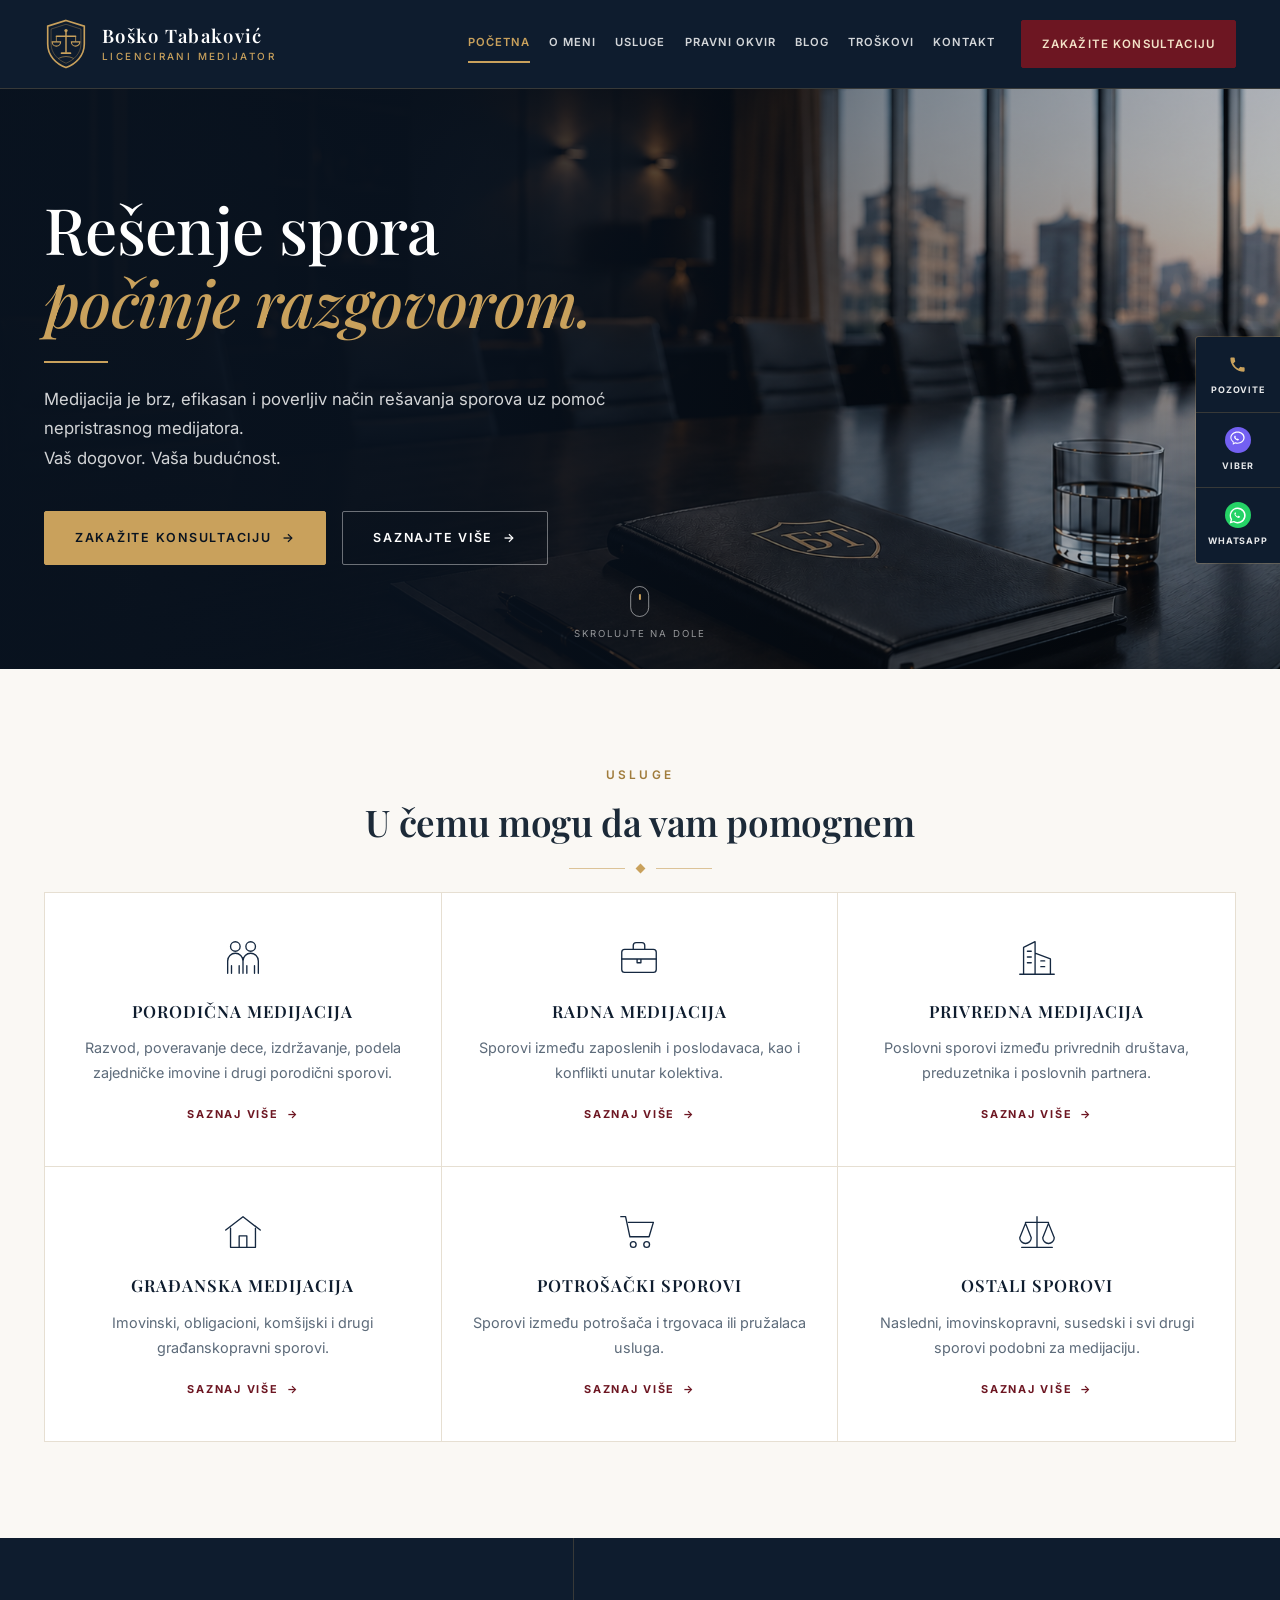
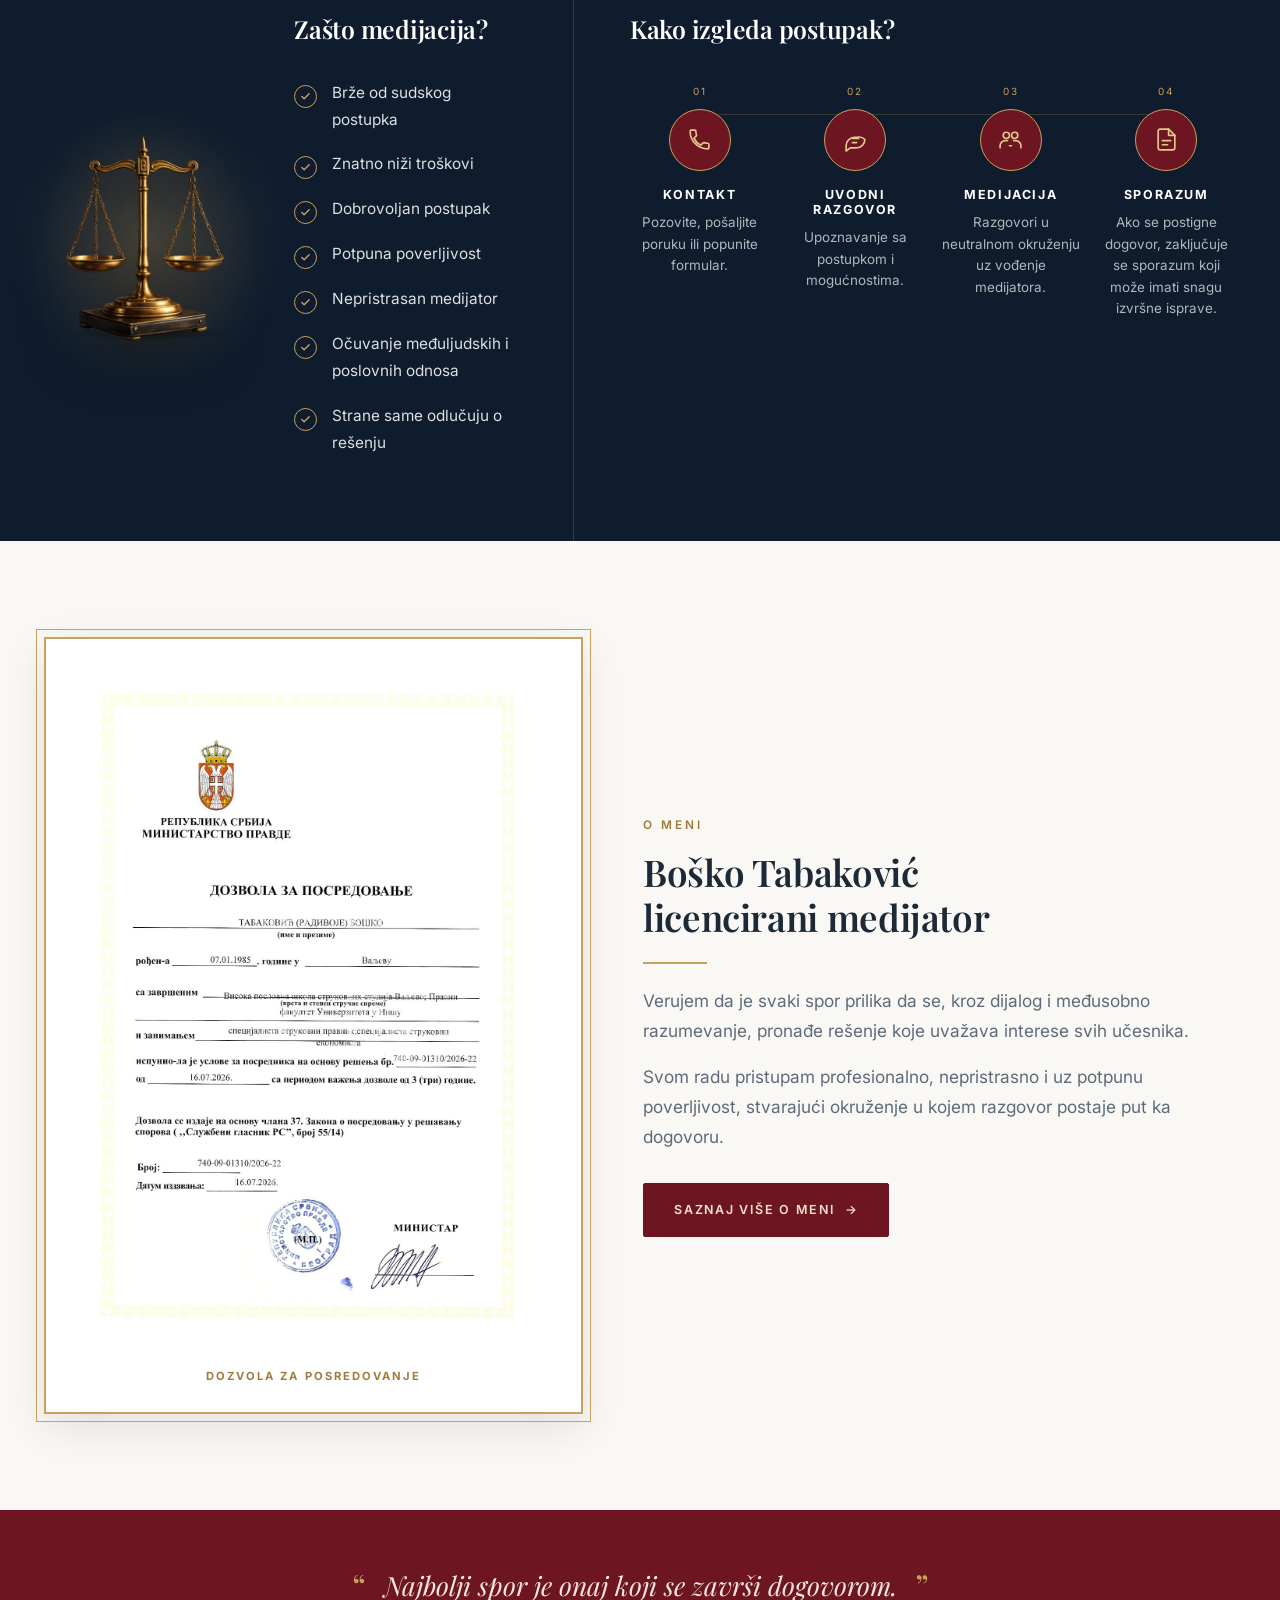
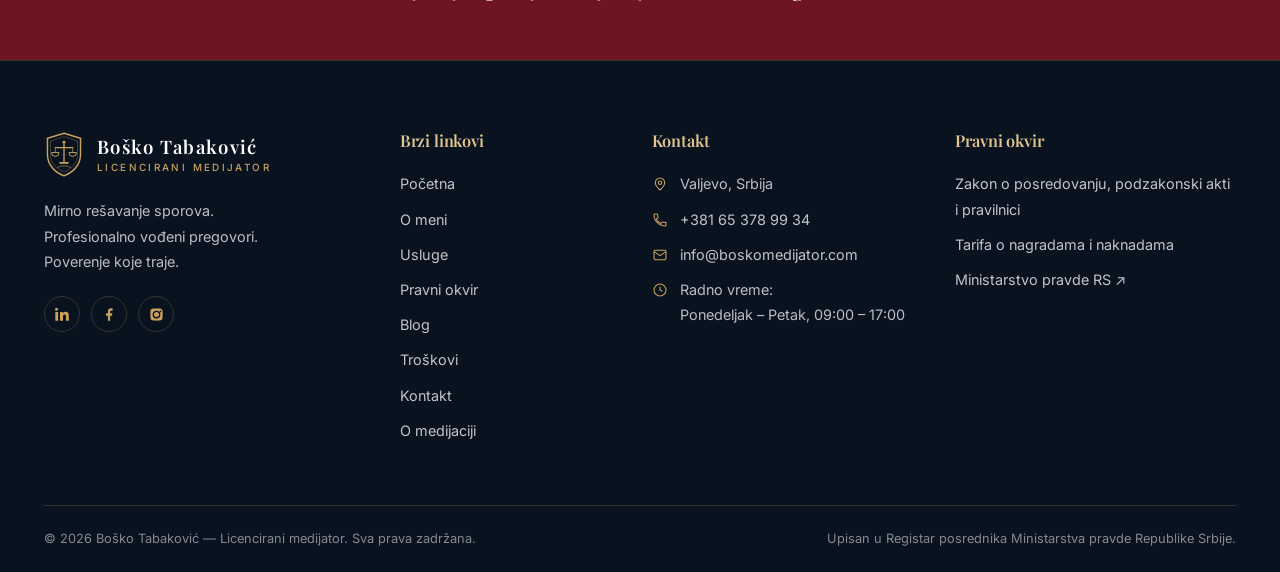
==== index.html @ 7b0c90b0 "fix phone number" ====
<!doctype html>
<html lang="sr">
  <head>
    <meta charset="UTF-8" />
    <meta name="viewport" content="width=device-width,initial-scale=1" />
    <title>Boško Tabaković — licencirani medijator | Medijacija Valjevo</title>
    <meta
      name="description"
      content="Licencirani medijator Ministarstva pravde RS. Porodična, radna, privredna, građanska i potrošačka medijacija. Brzo, poverljivo i uz niže troškove od suda."
    />
    <meta
      property="og:title"
      content="Boško Tabaković — licencirani medijator | Medijacija Valjevo"
    />
    <meta
      property="og:description"
      content="Licencirani medijator Ministarstva pravde RS. Porodična, radna, privredna, građanska i potrošačka medijacija. Brzo, poverljivo i uz niže troškove od suda."
    />
    <meta property="og:type" content="website" />
    <link rel="preconnect" href="https://fonts.googleapis.com" />
    <link rel="preconnect" href="https://fonts.gstatic.com" crossorigin />
    <link
      href="https://fonts.googleapis.com/css2?family=Playfair+Display:ital,wght@0,500;0,600;0,700;1,500;1,600&family=Inter:wght@400;500;600;700&display=swap"
      rel="stylesheet"
    />
    <link rel="stylesheet" href="style.css?v=4" />
  </head>
  <body>
    <a class="skip" href="#main">Preskoči na sadržaj</a>
    <header class="site-header">
      <div class="wrap">
        <a class="brand" href="index.html">
          <svg viewBox="0 0 44 54" aria-hidden="true">
            <path
              d="M22 2.5 41 8.5V27c0 12-8.5 20.5-19 24.5C11.5 47.5 3 39 3 27V8.5Z"
              fill="none"
              stroke="#c9a15c"
              stroke-width="1.7"
            />
            <path
              d="M22 6.5 37.5 11.5V27c0 9.5-7 16.5-15.5 20C13.5 43.5 6.5 36.5 6.5 27V11.5Z"
              fill="none"
              stroke="#c9a15c"
              stroke-width=".7"
              opacity=".5"
            />
            <circle cx="22" cy="13" r="1.7" fill="#c9a15c" />
            <line
              x1="22"
              y1="14.5"
              x2="22"
              y2="36"
              stroke="#c9a15c"
              stroke-width="1.5"
            />
            <line
              x1="12"
              y1="19"
              x2="32"
              y2="19"
              stroke="#c9a15c"
              stroke-width="1.5"
              stroke-linecap="round"
            />
            <line
              x1="12"
              y1="19"
              x2="12"
              y2="24.6"
              stroke="#c9a15c"
              stroke-width=".8"
            />
            <line
              x1="32"
              y1="19"
              x2="32"
              y2="24.6"
              stroke="#c9a15c"
              stroke-width=".8"
            />
            <path
              d="M7.6 24.8a4.4 4.4 0 0 0 8.8 0Z"
              fill="none"
              stroke="#c9a15c"
              stroke-width="1.1"
            />
            <path
              d="M27.6 24.8a4.4 4.4 0 0 0 8.8 0Z"
              fill="none"
              stroke="#c9a15c"
              stroke-width="1.1"
            />
            <rect
              x="16.5"
              y="35.5"
              width="11"
              height="2"
              rx="1"
              fill="#c9a15c"
            />
            <path
              d="M14 42q8-4 16 0"
              fill="none"
              stroke="#c9a15c"
              stroke-width=".9"
              opacity=".7"
            />
          </svg>
          <span class="brand-text">
            <span class="brand-name">Boško Tabaković</span>
            <span class="brand-role">Licencirani medijator</span>
          </span>
        </a>
        <button
          class="burger"
          id="burger"
          aria-label="Otvori meni"
          aria-expanded="false"
          aria-controls="nav"
        >
          <span></span><span></span><span></span>
        </button>
        <nav class="nav" id="nav">
          <a href="index.html" class="active">Početna</a
          ><a href="o-meni.html">O meni</a><a href="usluge.html">Usluge</a
          ><a href="pravni-okvir.html">Pravni okvir</a
          ><a href="blog.html">Blog</a><a href="troskovi.html">Troškovi</a
          ><a href="kontakt.html">Kontakt</a>
        </nav>
        <a class="btn btn-burgundy header-cta" href="kontakt.html"
          >Zakažite konsultaciju</a
        >
      </div>
    </header>

    <div class="contact-rail">
      <a href="tel:+381653789934"
        ><span class="ic ic-phone"
          ><svg viewBox="0 0 24 24" width="19" height="19" fill="#c9a15c">
            <path
              d="M6.6 10.8a15.1 15.1 0 0 0 6.6 6.6l2.2-2.2a1 1 0 0 1 1-.2c1.1.4 2.3.6 3.6.6a1 1 0 0 1 1 1V20a1 1 0 0 1-1 1A17 17 0 0 1 3 4a1 1 0 0 1 1-1h3.5a1 1 0 0 1 1 1c0 1.2.2 2.4.6 3.6a1 1 0 0 1-.2 1Z"
            /></svg></span
        >Pozovite</a
      >
      <a href="viber://chat?number=%2B381653789934"
        ><span class="ic ic-viber"
          ><svg viewBox="0 0 24 24" width="19" height="19" fill="#fff">
            <path
              d="M12 2C7 2 3 5.4 3 9.6c0 2.3 1.2 4.3 3.1 5.7v3.4l2.9-1.7c1 .2 1.9.4 3 .4 5 0 9-3.4 9-7.8S17 2 12 2Zm0 1.6c4.1 0 7.4 2.7 7.4 6.2S16.1 16 12 16c-1 0-1.9-.1-2.8-.4l-.4-.1-1.6 1v-1.9l-.4-.3C5.2 13.2 4.3 11.5 4.3 9.8c0-3.5 3.5-6.2 7.7-6.2Z"
            />
            <path
              d="M8.6 7.1c.2-.1.5 0 .6.2l.7 1.2c.1.2.1.5-.1.7l-.4.4c.4.8 1 1.4 1.9 1.8l.4-.4c.2-.2.5-.2.7-.1l1.2.7c.2.1.3.4.2.6-.3.7-1 1.1-1.7 1-2-.3-3.9-2-4.4-4-.2-.7.2-1.5.9-2.1Z"
            /></svg></span
        >Viber</a
      >
      <a href="https://wa.me/381653789934"
        ><span class="ic ic-wa"
          ><svg viewBox="0 0 24 24" width="19" height="19" fill="#fff">
            <path
              d="M12 2a10 10 0 0 0-8.6 15L2 22l5.2-1.4A10 10 0 1 0 12 2Zm0 1.8a8.2 8.2 0 1 1-4.2 15.2l-.3-.2-3 .8.8-2.9-.2-.3A8.2 8.2 0 0 1 12 3.8Z"
            />
            <path
              d="M8.9 7.3c.2 0 .4 0 .5.4l.7 1.6c.1.2 0 .4-.1.5l-.5.6c-.1.1-.2.3 0 .5.5.9 1.5 1.8 2.5 2.2.2.1.4.1.5-.1l.5-.6c.1-.2.3-.2.5-.1l1.6.8c.2.1.3.3.2.5-.2.8-1 1.4-1.9 1.5-2.4-.2-4.8-2.5-5.3-4.9-.1-.9.4-1.8 1.2-2.2.1-.1.3-.1.6-.1Z"
            /></svg></span
        >WhatsApp</a
      >
    </div>

    <main id="main">
      <section class="hero">
        <div class="hero-fallback"></div>
        <!-- ★ HERO SLIKA ★  Radi sa hero.jpg, hero.png ili hero.webp — ubacite bilo koji
       od ta tri u repozitorijum. Dok nijedan ne postoji, prikazuje se tamni gradijent. -->
        <img
          class="hero-media"
          src="hero.jpg"
          alt=""
          onerror="
            var s = this.src;
            if (s.indexOf('hero.jpg') > -1) {
              this.src = 'hero.png';
            } else if (s.indexOf('hero.png') > -1) {
              this.src = 'hero.webp';
            } else {
              this.remove();
            }
          "
          style="
            position: absolute;
            inset: 0;
            width: 100%;
            height: 100%;
            object-fit: cover;
            z-index: -2;
          "
        />
        <div class="hero-veil"></div>
        <div class="wrap">
          <div class="hero-inner">
            <h1>Rešenje spora<span class="gold">počinje razgovorom.</span></h1>
            <div class="rule"></div>
            <p>
              Medijacija je brz, efikasan i poverljiv način rešavanja sporova uz
              pomoć nepristrasnog medijatora.<br />Vaš dogovor. Vaša budućnost.
            </p>
            <div class="hero-btns">
              <a class="btn btn-gold" href="kontakt.html"
                >Zakažite konsultaciju <span class="arr">&rarr;</span></a
              >
              <a class="btn btn-outline-light" href="o-medijaciji.html"
                >Saznajte više <span class="arr">&rarr;</span></a
              >
            </div>
          </div>
        </div>
        <a class="hero-scroll" href="#usluge"
          ><span class="hero-mouse"></span>Skrolujte na dole</a
        >
      </section>

      <section class="section bg-cream" id="usluge">
        <div class="wrap">
          <div class="center">
            <div class="eyebrow">Usluge</div>
            <h2 class="title-md">U čemu mogu da vam pomognem</h2>
            <div class="rule-diamond"><span></span></div>
          </div>
          <div class="svc-grid">
            <a class="svc" href="porodicna-medijacija.html"
              ><svg viewBox="0 0 48 48">
                <circle cx="16" cy="12" r="5" />
                <circle cx="32" cy="12" r="5" />
                <path
                  d="M8 40V27a8 8 0 0 1 16 0v13M24 40V27a8 8 0 0 1 16 0v13M12 40v-8M20 40v-8M28 40v-8M36 40v-8"
                />
              </svg>
              <h3>Porodična medijacija</h3>
              <p>
                Razvod, poveravanje dece, izdržavanje, podela zajedničke imovine
                i drugi porodični sporovi.
              </p>
              <span class="more"
                >Saznaj više <span class="arr">&rarr;</span></span
              ></a
            ><a class="svc" href="radna-medijacija.html"
              ><svg viewBox="0 0 48 48">
                <rect x="6" y="15" width="36" height="24" rx="3" />
                <path
                  d="M18 15v-4a3 3 0 0 1 3-3h6a3 3 0 0 1 3 3v4M6 25h36M22 25v4h4v-4"
                />
              </svg>
              <h3>Radna medijacija</h3>
              <p>
                Sporovi između zaposlenih i poslodavaca, kao i konflikti unutar
                kolektiva.
              </p>
              <span class="more"
                >Saznaj više <span class="arr">&rarr;</span></span
              ></a
            ><a class="svc" href="privredna-medijacija.html"
              ><svg viewBox="0 0 48 48">
                <path d="M6 41h36M10 41V13l12-6v34M22 41V19l16 6v16" />
                <path d="M14 17h4M14 23h4M14 29h4M28 27h4M28 33h4" />
              </svg>
              <h3>Privredna medijacija</h3>
              <p>
                Poslovni sporovi između privrednih društava, preduzetnika i
                poslovnih partnera.
              </p>
              <span class="more"
                >Saznaj više <span class="arr">&rarr;</span></span
              ></a
            ><a class="svc" href="gradjanska-medijacija.html"
              ><svg viewBox="0 0 48 48">
                <path d="M6 22 24 8l18 14M11 20v20h26V20M20 40V28h8v12" />
              </svg>
              <h3>Građanska medijacija</h3>
              <p>
                Imovinski, obligacioni, komšijski i drugi građanskopravni
                sporovi.
              </p>
              <span class="more"
                >Saznaj više <span class="arr">&rarr;</span></span
              ></a
            ><a class="svc" href="potrosacka-medijacija.html"
              ><svg viewBox="0 0 48 48">
                <path d="M5 8h5l4.5 21h20L39 14H13" />
                <circle cx="18" cy="37" r="3" />
                <circle cx="32" cy="37" r="3" />
              </svg>
              <h3>Potrošački sporovi</h3>
              <p>Sporovi između potrošača i trgovaca ili pružalaca usluga.</p>
              <span class="more"
                >Saznaj više <span class="arr">&rarr;</span></span
              ></a
            ><a class="svc" href="ostali-sporovi.html"
              ><svg viewBox="0 0 48 48">
                <path d="M24 8v32M12 14h24M8 40h32" />
                <path d="M6 30a6 6 0 0 0 12 0l-6-15Z" />
                <path d="M30 30a6 6 0 0 0 12 0l-6-15Z" />
              </svg>
              <h3>Ostali sporovi</h3>
              <p>
                Nasledni, imovinskopravni, susedski i svi drugi sporovi podobni
                za medijaciju.
              </p>
              <span class="more"
                >Saznaj više <span class="arr">&rarr;</span></span
              ></a
            >
          </div>
        </div>
      </section>

      <section class="bg-navy on-dark">
        <div class="wrap">
          <div class="split">
            <div class="split-l">
              <div class="why-grid">
                <div class="tas-figure">
                  <!-- ★ VAGA ★  Ubacite fajl tas.png (providna pozadina) ili tas.jpg u repozitorijum
                 i on automatski zamenjuje crtež ispod. Ništa drugo ne treba menjati. -->
                  <img
                    src="tas.png"
                    alt="Vaga pravde"
                    onerror="
                      if (this.src.indexOf('tas.png') > -1) {
                        this.src = 'tas.jpg';
                      } else {
                        this.remove();
                      }
                    "
                    onload="
                      var d = document.getElementById('tasCrtez');
                      if (d) d.remove();
                    "
                  />
                  <svg
                    id="tasCrtez"
                    viewBox="0 0 600 700"
                    xmlns="http://www.w3.org/2000/svg"
                    aria-hidden="true"
                  >
                    <defs>
                      <linearGradient id="tz" x1="0" y1="0" x2="1" y2=".6">
                        <stop offset="0" stop-color="#f0dba8" />
                        <stop offset=".3" stop-color="#d9b672" />
                        <stop offset=".55" stop-color="#b78f45" />
                        <stop offset=".78" stop-color="#8f6d31" />
                        <stop offset="1" stop-color="#c9a15c" />
                      </linearGradient>
                      <linearGradient id="tzv" x1="0" y1="0" x2="0" y2="1">
                        <stop offset="0" stop-color="#f3e2b8" />
                        <stop offset=".42" stop-color="#c9a15c" />
                        <stop offset="1" stop-color="#7d5f2a" />
                      </linearGradient>
                    </defs>
                    <rect
                      x="196"
                      y="628"
                      width="208"
                      height="26"
                      rx="4"
                      fill="#0d1a29"
                      opacity=".55"
                    />
                    <ellipse
                      cx="300"
                      cy="628"
                      rx="86"
                      ry="16"
                      fill="url(#tzv)"
                    />
                    <path
                      d="M232 628q16-40 68-46 52 6 68 46z"
                      fill="url(#tz)"
                    />
                    <ellipse
                      cx="300"
                      cy="582"
                      rx="54"
                      ry="12"
                      fill="url(#tzv)"
                    />
                    <ellipse cx="300" cy="576" rx="38" ry="9" fill="url(#tz)" />
                    <path
                      d="M288 566q-4-160 2-346h20q6 186 2 346z"
                      fill="url(#tz)"
                    />
                    <ellipse
                      cx="300"
                      cy="536"
                      rx="25"
                      ry="8"
                      fill="url(#tzv)"
                    />
                    <ellipse cx="300" cy="524" rx="19" ry="6" fill="url(#tz)" />
                    <ellipse
                      cx="300"
                      cy="360"
                      rx="18"
                      ry="6"
                      fill="url(#tzv)"
                    />
                    <ellipse
                      cx="300"
                      cy="220"
                      rx="23"
                      ry="8"
                      fill="url(#tzv)"
                    />
                    <path
                      d="M293 560q-3-170 2-338h5q-4 168-1 338z"
                      fill="#f3e2b8"
                      opacity=".32"
                    />
                    <rect
                      x="280"
                      y="116"
                      width="40"
                      height="106"
                      rx="5"
                      fill="url(#tz)"
                    />
                    <rect
                      x="288"
                      y="124"
                      width="10"
                      height="90"
                      rx="4"
                      fill="#f3e2b8"
                      opacity=".3"
                    />
                    <rect
                      x="272"
                      y="108"
                      width="56"
                      height="14"
                      rx="5"
                      fill="url(#tzv)"
                    />
                    <ellipse cx="300" cy="104" rx="15" ry="7" fill="url(#tz)" />
                    <path d="M300 52q10 22 0 44-10-22 0-44z" fill="url(#tzv)" />
                    <circle cx="300" cy="46" r="7" fill="url(#tz)" />
                    <path
                      d="M300 134c-42-4-86-14-124-28-18-6-34-4-42 8s-2 26 12 30 26-4 26-16c0-9-8-15-16-14"
                      fill="none"
                      stroke="url(#tz)"
                      stroke-width="13"
                      stroke-linecap="round"
                    />
                    <path
                      d="M300 134c42-4 86-14 124-28 18-6 34-4 42 8s2 26-12 30-26-4-26-16c0-9 8-15 16-14"
                      fill="none"
                      stroke="url(#tz)"
                      stroke-width="13"
                      stroke-linecap="round"
                    />
                    <path
                      d="M300 129c-42-4-86-14-122-27"
                      fill="none"
                      stroke="#f3e2b8"
                      stroke-width="3.5"
                      stroke-linecap="round"
                      opacity=".5"
                    />
                    <path
                      d="M300 129c42-4 86-14 122-27"
                      fill="none"
                      stroke="#f3e2b8"
                      stroke-width="3.5"
                      stroke-linecap="round"
                      opacity=".5"
                    />
                    <rect
                      x="284"
                      y="108"
                      width="32"
                      height="46"
                      rx="6"
                      fill="url(#tzv)"
                    />
                    <rect
                      x="290"
                      y="116"
                      width="20"
                      height="30"
                      rx="4"
                      fill="#0d1a29"
                      opacity=".5"
                    />
                    <circle cx="300" cy="131" r="5" fill="url(#tz)" />
                    <g stroke="url(#tzv)" stroke-width="2.6" fill="none">
                      <path
                        d="M152 148 92 324M152 148v176M152 148l60 176M448 148l-60 176M448 148v176M448 148l60 176"
                      />
                    </g>
                    <circle cx="152" cy="150" r="6" fill="url(#tz)" />
                    <circle cx="448" cy="150" r="6" fill="url(#tz)" />
                    <ellipse
                      cx="152"
                      cy="324"
                      rx="122"
                      ry="22"
                      fill="url(#tzv)"
                    />
                    <path
                      d="M30 324q122 66 244 0-122 30-244 0z"
                      fill="url(#tz)"
                    />
                    <ellipse
                      cx="152"
                      cy="320"
                      rx="96"
                      ry="14"
                      fill="#0d1a29"
                      opacity=".26"
                    />
                    <ellipse
                      cx="448"
                      cy="324"
                      rx="122"
                      ry="22"
                      fill="url(#tzv)"
                    />
                    <path
                      d="M326 324q122 66 244 0-122 30-244 0z"
                      fill="url(#tz)"
                    />
                    <ellipse
                      cx="448"
                      cy="320"
                      rx="96"
                      ry="14"
                      fill="#0d1a29"
                      opacity=".26"
                    />
                  </svg>
                </div>
                <div>
                  <h2 class="title-sm">Zašto medijacija?</h2>
                  <ul class="checklist">
                    <li>Brže od sudskog postupka</li>
                    <li>Znatno niži troškovi</li>
                    <li>Dobrovoljan postupak</li>
                    <li>Potpuna poverljivost</li>
                    <li>Nepristrasan medijator</li>
                    <li>Očuvanje međuljudskih i poslovnih odnosa</li>
                    <li>Strane same odlučuju o rešenju</li>
                  </ul>
                </div>
              </div>
            </div>
            <div class="split-r">
              <h2 class="title-sm">Kako izgleda postupak?</h2>
              <div class="steps">
                <div class="step">
                  <div class="step-num">01</div>
                  <div class="step-circle">
                    <svg viewBox="0 0 24 24">
                      <path
                        d="M6.6 10.8a15.1 15.1 0 0 0 6.6 6.6l2.2-2.2a1 1 0 0 1 1-.2c1.1.4 2.3.6 3.6.6a1 1 0 0 1 1 1V20a1 1 0 0 1-1 1A17 17 0 0 1 3 4a1 1 0 0 1 1-1h3.5a1 1 0 0 1 1 1c0 1.2.2 2.4.6 3.6a1 1 0 0 1-.2 1Z"
                      />
                    </svg>
                  </div>
                  <h4>Kontakt</h4>
                  <p>Pozovite, pošaljite poruku ili popunite formular.</p>
                </div>
                <div class="step">
                  <div class="step-num">02</div>
                  <div class="step-circle">
                    <svg viewBox="0 0 24 24">
                      <path
                        d="M21 12a8 8 0 0 1-8 8H7l-4 3v-5a8 8 0 0 1 8-8h2a8 8 0 0 1 8 2Z"
                      />
                      <path d="M9 11h6M9 15h4" />
                    </svg>
                  </div>
                  <h4>Uvodni razgovor</h4>
                  <p>Upoznavanje sa postupkom i mogućnostima.</p>
                </div>
                <div class="step">
                  <div class="step-num">03</div>
                  <div class="step-circle">
                    <svg viewBox="0 0 24 24">
                      <circle cx="8" cy="8" r="3" />
                      <circle cx="16" cy="8" r="3" />
                      <path
                        d="M2 20v-2a5 5 0 0 1 5-5h2M22 20v-2a5 5 0 0 0-5-5h-2M11 18h2"
                      />
                    </svg>
                  </div>
                  <h4>Medijacija</h4>
                  <p>Razgovori u neutralnom okruženju uz vođenje medijatora.</p>
                </div>
                <div class="step">
                  <div class="step-num">04</div>
                  <div class="step-circle">
                    <svg viewBox="0 0 24 24">
                      <path
                        d="M14 2H6a2 2 0 0 0-2 2v16a2 2 0 0 0 2 2h12a2 2 0 0 0 2-2V8Z"
                      />
                      <path d="M14 2v6h6M8 13h8M8 17h5" />
                    </svg>
                  </div>
                  <h4>Sporazum</h4>
                  <p>
                    Ako se postigne dogovor, zaključuje se sporazum koji može
                    imati snagu izvršne isprave.
                  </p>
                </div>
              </div>
            </div>
          </div>
        </div>
      </section>

      <section class="section bg-cream">
        <div class="wrap">
          <div class="about">
            <div class="license-frame">
              <!-- ★ LICENCA ★  Ubacite fajl licenca.jpg u repozitorijum i on automatski
             zamenjuje tekst ispod. Radi i licenca.png. -->
              <img
                src="licenca.jpg"
                alt="Dozvola za posredovanje izdata od Ministarstva pravde Republike Srbije"
                onerror="
                  if (this.src.indexOf('licenca.jpg') > -1) {
                    this.src = 'licenca.png';
                  } else {
                    this.remove();
                  }
                "
                onload="
                  var d = document.getElementById('licPocetna');
                  if (d) d.remove();
                "
              />
              <div class="license-ph" id="licPocetna">
                <svg viewBox="0 0 48 48">
                  <rect x="9" y="6" width="30" height="36" rx="3" />
                  <path d="M16 16h16M16 23h16M16 30h9" />
                  <circle cx="33" cy="33" r="6" />
                  <path d="m30 33 2 2 4-4" />
                </svg>
                <span class="lat">Lex et iustitia</span>
                Ovde se prikazuje dozvola za posredovanje<br />izdata od
                Ministarstva pravde Republike Srbije.
              </div>
              <div class="license-cap">Dozvola za posredovanje</div>
            </div>
            <div>
              <div class="eyebrow">O meni</div>
              <h2 class="title-md">
                Boško Tabaković<br />licencirani medijator
              </h2>
              <div class="rule"></div>
              <p class="lead">
                Verujem da je svaki spor prilika da se, kroz dijalog i međusobno
                razumevanje, pronađe rešenje koje uvažava interese svih
                učesnika.
              </p>
              <p class="lead" style="margin-top: 16px">
                Svom radu pristupam profesionalno, nepristrasno i uz potpunu
                poverljivost, stvarajući okruženje u kojem razgovor postaje put
                ka dogovoru.
              </p>
              <p style="margin-top: 30px">
                <a class="btn btn-burgundy" href="o-meni.html"
                  >Saznaj više o meni <span class="arr">&rarr;</span></a
                >
              </p>
            </div>
          </div>
        </div>
      </section>

      <div class="quote-band">
        <p>
          <span class="qm">&#8220;</span>Najbolji spor je onaj koji se završi
          dogovorom.<span class="qm">&#8221;</span>
        </p>
      </div>
    </main>

    <footer class="site-footer">
      <div class="wrap">
        <div class="foot-grid">
          <div>
            <div class="foot-brand">
              <svg viewBox="0 0 44 54" aria-hidden="true">
                <path
                  d="M22 2.5 41 8.5V27c0 12-8.5 20.5-19 24.5C11.5 47.5 3 39 3 27V8.5Z"
                  fill="none"
                  stroke="#c9a15c"
                  stroke-width="1.7"
                />
                <path
                  d="M22 6.5 37.5 11.5V27c0 9.5-7 16.5-15.5 20C13.5 43.5 6.5 36.5 6.5 27V11.5Z"
                  fill="none"
                  stroke="#c9a15c"
                  stroke-width=".7"
                  opacity=".5"
                />
                <circle cx="22" cy="13" r="1.7" fill="#c9a15c" />
                <line
                  x1="22"
                  y1="14.5"
                  x2="22"
                  y2="36"
                  stroke="#c9a15c"
                  stroke-width="1.5"
                />
                <line
                  x1="12"
                  y1="19"
                  x2="32"
                  y2="19"
                  stroke="#c9a15c"
                  stroke-width="1.5"
                  stroke-linecap="round"
                />
                <line
                  x1="12"
                  y1="19"
                  x2="12"
                  y2="24.6"
                  stroke="#c9a15c"
                  stroke-width=".8"
                />
                <line
                  x1="32"
                  y1="19"
                  x2="32"
                  y2="24.6"
                  stroke="#c9a15c"
                  stroke-width=".8"
                />
                <path
                  d="M7.6 24.8a4.4 4.4 0 0 0 8.8 0Z"
                  fill="none"
                  stroke="#c9a15c"
                  stroke-width="1.1"
                />
                <path
                  d="M27.6 24.8a4.4 4.4 0 0 0 8.8 0Z"
                  fill="none"
                  stroke="#c9a15c"
                  stroke-width="1.1"
                />
                <rect
                  x="16.5"
                  y="35.5"
                  width="11"
                  height="2"
                  rx="1"
                  fill="#c9a15c"
                />
                <path
                  d="M14 42q8-4 16 0"
                  fill="none"
                  stroke="#c9a15c"
                  stroke-width=".9"
                  opacity=".7"
                />
              </svg>
              <span class="brand-text">
                <span class="brand-name">Boško Tabaković</span>
                <span class="brand-role">Licencirani medijator</span>
              </span>
            </div>
            <p>
              Mirno rešavanje sporova.<br />Profesionalno vođeni pregovori.<br />Poverenje
              koje traje.
            </p>
            <div class="socials">
              <a href="#" aria-label="LinkedIn"
                ><svg viewBox="0 0 24 24">
                  <path
                    d="M4.98 3.5a2.49 2.49 0 1 1-4.98 0 2.49 2.49 0 0 1 4.98 0ZM.5 8H5v14H.5Zm7.5 0h4.3v1.9h.1c.6-1.1 2.1-2.3 4.3-2.3 4.6 0 5.4 3 5.4 6.9V22h-4.5v-6.6c0-1.6 0-3.6-2.2-3.6s-2.6 1.7-2.6 3.5V22H8Z"
                  /></svg
              ></a>
              <a href="#" aria-label="Facebook"
                ><svg viewBox="0 0 24 24">
                  <path
                    d="M13 22v-8h3l.5-4H13V7.5c0-1 .3-1.5 1.6-1.5H17V2.2c-.6-.1-1.7-.2-2.9-.2C11.4 2 9.5 3.7 9.5 6.9V10h-3v4h3v8Z"
                  /></svg
              ></a>
              <a href="#" aria-label="Instagram"
                ><svg viewBox="0 0 24 24">
                  <path
                    d="M12 2.2c3.2 0 3.6 0 4.8.1 3.3.1 4.8 1.7 4.9 4.9.1 1.3.1 1.6.1 4.8s0 3.6-.1 4.8c-.1 3.2-1.7 4.8-4.9 4.9-1.3.1-1.6.1-4.8.1s-3.6 0-4.8-.1c-3.3-.1-4.8-1.7-4.9-4.9-.1-1.2-.1-1.6-.1-4.8s0-3.6.1-4.8C2.4 4 4 2.4 7.2 2.3 8.4 2.2 8.8 2.2 12 2.2Zm0 3.6a6.2 6.2 0 1 0 0 12.4 6.2 6.2 0 0 0 0-12.4Zm0 10.2a4 4 0 1 1 0-8 4 4 0 0 1 0 8Zm6.4-10.4a1.44 1.44 0 1 0 0 2.9 1.44 1.44 0 0 0 0-2.9Z"
                  /></svg
              ></a>
            </div>
          </div>
          <div>
            <h4>Brzi linkovi</h4>
            <ul>
              <li><a href="index.html">Početna</a></li>
              <li><a href="o-meni.html">O meni</a></li>
              <li><a href="usluge.html">Usluge</a></li>
              <li><a href="pravni-okvir.html">Pravni okvir</a></li>
              <li><a href="blog.html">Blog</a></li>
              <li><a href="troskovi.html">Troškovi</a></li>
              <li><a href="kontakt.html">Kontakt</a></li>
              <li><a href="o-medijaciji.html">O medijaciji</a></li>
            </ul>
          </div>
          <div>
            <h4>Kontakt</h4>
            <ul class="foot-contact">
              <li>
                <svg viewBox="0 0 24 24">
                  <path d="M12 21s7-6.3 7-11a7 7 0 1 0-14 0c0 4.7 7 11 7 11Z" />
                  <circle cx="12" cy="10" r="2.6" /></svg
                ><span>Valjevo, Srbija</span>
              </li>
              <li>
                <svg viewBox="0 0 24 24">
                  <path
                    d="M6.6 10.8a15.1 15.1 0 0 0 6.6 6.6l2.2-2.2a1 1 0 0 1 1-.2c1.1.4 2.3.6 3.6.6a1 1 0 0 1 1 1V20a1 1 0 0 1-1 1A17 17 0 0 1 3 4a1 1 0 0 1 1-1h3.5a1 1 0 0 1 1 1c0 1.2.2 2.4.6 3.6a1 1 0 0 1-.2 1Z"
                  /></svg
                ><a href="tel:+381653789934">+381 65 378 99 34</a>
              </li>
              <li>
                <svg viewBox="0 0 24 24">
                  <rect x="3" y="5" width="18" height="14" rx="2" />
                  <path d="m3 7 9 6 9-6" /></svg
                ><a href="mailto:info@boskomedijator.com"
                  >info@boskomedijator.com</a
                >
              </li>
              <li>
                <svg viewBox="0 0 24 24">
                  <circle cx="12" cy="12" r="9" />
                  <path d="M12 7v5l3.5 2" /></svg
                ><span
                  >Radno vreme:<br />Ponedeljak – Petak, 09:00 – 17:00</span
                >
              </li>
            </ul>
          </div>
          <div>
            <h4>Pravni okvir</h4>
            <ul>
              <li>
                <a href="pravni-okvir.html"
                  >Zakon o posredovanju, podzakonski akti i pravilnici</a
                >
              </li>
              <li>
                <a href="troskovi.html">Tarifa o nagradama i naknadama</a>
              </li>
              <li>
                <a href="https://mpravde.gov.rs" target="_blank" rel="noopener"
                  >Ministarstvo pravde RS &#8599;</a
                >
              </li>
            </ul>
          </div>
        </div>
        <div class="foot-legal">
          <span
            >&copy; <span id="god">2026</span> Boško Tabaković — Licencirani
            medijator. Sva prava zadržana.</span
          >
          <span
            >Upisan u Registar posrednika Ministarstva pravde Republike
            Srbije.</span
          >
        </div>
      </div>
    </footer>
    <script src="main.js?v=4"></script>
  </body>
</html>
---- style.css ----
/* ============================================================
   BOŠKO TABAKOVIĆ — LICENCIRANI MEDIJATOR
   Dizajn sistem: tamnoplava (navy) + zlato + bordo + krem
   ============================================================ */

:root{
  --navy-900:#091320;
  --navy-800:#0e1c2e;
  --navy-700:#152840;
  --navy-600:#1e3552;
  --navy-line:rgba(201,161,92,.22);

  --gold:#c9a15c;
  --gold-light:#e2c68d;
  --gold-deep:#a07c3c;

  --burgundy:#6d1622;
  --burgundy-light:#8a2130;

  --cream:#faf8f4;
  --cream-2:#f2eee6;
  --cream-line:#e6dfd2;

  --ink:#1c2a38;
  --ink-soft:#5d6b7a;
  --white:#fff;

  /* ŠIRINA SADRŽAJA — jedino mesto gde se menja.
     1520px = široko, prati dizajn.  Za sadržaj od ivice do ivice stavite: none
     Za uži, klasičniji sajt stavite: 1200px */
  --wrap-max:1520px;
  --wrap-pad:44px;

  --serif:'Playfair Display',Georgia,'Times New Roman',serif;
  --sans:'Inter',system-ui,-apple-system,'Segoe UI',sans-serif;

  --shadow-sm:0 2px 10px rgba(9,19,32,.06);
  --shadow:0 12px 40px rgba(9,19,32,.10);
  --shadow-lg:0 24px 60px rgba(9,19,32,.18);
}

*{margin:0;padding:0;box-sizing:border-box}
html{scroll-behavior:smooth;-webkit-text-size-adjust:100%}
body{
  font-family:var(--sans);
  color:var(--ink);
  background:var(--cream);
  line-height:1.75;
  font-size:16px;
  overflow-x:hidden;
}
img{max-width:100%;display:block}
a{color:inherit}

h1,h2,h3,h4,.serif{font-family:var(--serif);font-weight:600;line-height:1.22;letter-spacing:-.01em}

.wrap{max-width:var(--wrap-max);margin:0 auto;padding:0 var(--wrap-pad)}
.wrap-narrow{max-width:860px;margin:0 auto;padding:0 var(--wrap-pad)}

/* ---------- TIPOGRAFSKE UTILITY KLASE ---------- */
.eyebrow{
  font-size:.74rem;font-weight:600;letter-spacing:.26em;text-transform:uppercase;
  color:var(--gold-deep);margin-bottom:14px;
}
.on-dark .eyebrow,.eyebrow.on-dark{color:var(--gold)}
.title-lg{font-size:clamp(2rem,4.2vw,3.1rem)}
.title-md{font-size:clamp(1.6rem,3vw,2.3rem)}
.title-sm{font-size:clamp(1.25rem,2.2vw,1.55rem)}
.lead{font-size:1.08rem;color:var(--ink-soft);max-width:66ch}
.center{text-align:center}
.center .lead{margin-left:auto;margin-right:auto}

.rule{width:64px;height:2px;background:var(--gold);margin:22px 0}
.rule.c{margin-left:auto;margin-right:auto}
.rule-diamond{display:flex;align-items:center;justify-content:center;gap:12px;margin:20px 0}
.rule-diamond::before,.rule-diamond::after{content:"";height:1px;width:56px;background:var(--gold);opacity:.6}
.rule-diamond span{width:7px;height:7px;background:var(--gold);transform:rotate(45deg)}

/* ---------- DUGMAD ---------- */
.btn{
  display:inline-flex;align-items:center;gap:10px;
  font-family:var(--sans);font-size:.78rem;font-weight:600;letter-spacing:.14em;text-transform:uppercase;
  padding:15px 30px;border:1px solid transparent;border-radius:2px;
  text-decoration:none;cursor:pointer;
  transition:background .2s,color .2s,border-color .2s,transform .2s;
}
.btn:hover{transform:translateY(-2px)}
.btn-gold,.prose .btn-gold{background:var(--gold);color:var(--navy-900);border-color:var(--gold)}
.btn-gold:hover{background:var(--gold-light);border-color:var(--gold-light)}
.btn-burgundy,.prose .btn-burgundy{background:var(--burgundy);color:#f3e2c8;border-color:var(--burgundy)}
.btn-burgundy:hover{background:var(--burgundy-light);border-color:var(--burgundy-light)}
.btn-outline-light{background:transparent;color:var(--white);border-color:rgba(255,255,255,.4)}
.btn-outline-light:hover{border-color:var(--gold);color:var(--gold-light)}
.btn-outline-dark,.prose .btn-outline-dark{background:transparent;color:var(--burgundy);border-color:var(--gold)}
.btn-outline-dark:hover{background:var(--gold);color:var(--navy-900)}
.btn .arr{transition:transform .2s}
.btn:hover .arr{transform:translateX(4px)}

/* ---------- HEADER ---------- */
.site-header{
  position:sticky;top:0;z-index:200;
  background:var(--navy-800);
  border-bottom:1px solid var(--navy-line);
}
.site-header .wrap{display:flex;align-items:center;gap:26px;height:88px}
.brand{display:flex;align-items:center;gap:14px;text-decoration:none;flex-shrink:0}
.brand svg{width:44px;height:52px;flex-shrink:0}
.brand-text{display:flex;flex-direction:column;line-height:1.1}
.brand-name{font-family:var(--serif);font-size:1.16rem;font-weight:600;color:var(--white);letter-spacing:.07em;white-space:nowrap}
.brand-role{font-size:.62rem;font-weight:500;letter-spacing:.24em;text-transform:uppercase;color:var(--gold);margin-top:5px}

.nav{display:flex;gap:26px;align-items:center;margin-left:auto}
.nav a{
  font-size:.74rem;font-weight:600;letter-spacing:.13em;text-transform:uppercase;
  color:rgba(255,255,255,.82);text-decoration:none;padding:8px 0;
  border-bottom:2px solid transparent;white-space:nowrap;transition:color .2s,border-color .2s;
}
.nav a:hover{color:var(--gold-light)}
.nav a.active{color:var(--gold);border-bottom-color:var(--gold)}
.header-cta{flex-shrink:0}
.burger{
  display:none;margin-left:auto;background:none;border:1px solid var(--navy-line);
  border-radius:2px;padding:10px 14px;cursor:pointer;color:var(--gold);
}
.burger span{display:block;width:20px;height:2px;background:var(--gold);margin:4px 0;transition:transform .25s,opacity .25s}
.burger[aria-expanded="true"] span:nth-child(1){transform:translateY(6px) rotate(45deg)}
.burger[aria-expanded="true"] span:nth-child(2){opacity:0}
.burger[aria-expanded="true"] span:nth-child(3){transform:translateY(-6px) rotate(-45deg)}

/* ---------- PLUTAJUĆA KONTAKT TRAKA ---------- */
.contact-rail{
  position:fixed;right:0;top:50%;transform:translateY(-50%);z-index:190;
  display:flex;flex-direction:column;
  border:1px solid var(--navy-line);border-right:none;border-radius:4px 0 0 4px;overflow:hidden;
  box-shadow:var(--shadow-lg);
}
.contact-rail a{
  display:flex;flex-direction:column;align-items:center;gap:5px;
  padding:14px 12px;text-decoration:none;
  font-size:.56rem;font-weight:700;letter-spacing:.1em;text-transform:uppercase;
  background:var(--navy-800);color:rgba(255,255,255,.9);
  border-bottom:1px solid var(--navy-line);transition:background .2s;
}
.contact-rail a:last-child{border-bottom:none}
.contact-rail a:hover{background:var(--navy-700)}
.contact-rail svg{width:19px;height:19px}
.contact-rail .ic{width:26px;height:26px;border-radius:50%;display:flex;align-items:center;justify-content:center}
.ic-phone{background:transparent}
.ic-viber{background:#7360f2}
.ic-wa{background:#25d366}

/* ---------- HERO ---------- */
.hero{position:relative;background:var(--navy-800);overflow:hidden;isolation:isolate}
.hero-media{position:absolute;inset:0;z-index:-2}
.hero-media img{width:100%;height:100%;object-fit:cover;object-position:center right}
.hero-fallback{
  position:absolute;inset:0;z-index:-2;
  background:
    radial-gradient(1000px 460px at 78% 32%,rgba(201,161,92,.20),transparent 62%),
    radial-gradient(700px 420px at 96% 82%,rgba(109,22,34,.34),transparent 65%),
    linear-gradient(122deg,var(--navy-900) 0%,var(--navy-800) 46%,var(--navy-700) 100%);
}
.hero-fallback::after{
  content:"";position:absolute;inset:0;
  background-image:linear-gradient(rgba(201,161,92,.05) 1px,transparent 1px);
  background-size:100% 42px;opacity:.5;
}
.hero-veil{
  position:absolute;inset:0;z-index:-1;
  background:linear-gradient(96deg,rgba(9,19,32,.96) 0%,rgba(9,19,32,.9) 34%,rgba(9,19,32,.5) 66%,rgba(9,19,32,.28) 100%);
}
.hero .wrap{position:relative;padding-top:104px;padding-bottom:104px;min-height:560px;display:flex;flex-direction:column;justify-content:center}
.hero-inner{max-width:620px}
.hero h1{font-size:clamp(2.3rem,5.2vw,4rem);color:var(--white);font-weight:500;line-height:1.14}
.hero h1 .gold{display:block;color:var(--gold);font-style:italic;font-weight:500}
.hero p{color:rgba(255,255,255,.82);font-size:1.05rem;max-width:52ch;margin-bottom:38px}
.hero-btns{display:flex;gap:16px;flex-wrap:wrap}
.hero-scroll{
  position:absolute;bottom:26px;left:50%;transform:translateX(-50%);
  display:flex;flex-direction:column;align-items:center;gap:9px;
  font-size:.6rem;letter-spacing:.2em;text-transform:uppercase;color:rgba(255,255,255,.55);
  text-decoration:none;
}
.hero-mouse{width:19px;height:31px;border:1.5px solid rgba(255,255,255,.5);border-radius:11px;position:relative}
.hero-mouse::after{
  content:"";position:absolute;left:50%;top:7px;width:2.5px;height:6px;border-radius:2px;
  background:var(--gold);transform:translateX(-50%);animation:scrolldot 1.9s ease-in-out infinite;
}
@keyframes scrolldot{0%,100%{opacity:0;transform:translate(-50%,0)}45%{opacity:1;transform:translate(-50%,8px)}}

/* Podnaslovni hero na unutrašnjim stranicama */
.page-hero{position:relative;background:var(--navy-800);isolation:isolate;overflow:hidden}
.page-hero::before{
  content:"";position:absolute;inset:0;z-index:-1;
  background:
    radial-gradient(760px 340px at 84% 12%,rgba(201,161,92,.17),transparent 62%),
    radial-gradient(560px 320px at 8% 96%,rgba(109,22,34,.3),transparent 66%),
    linear-gradient(118deg,var(--navy-900),var(--navy-700));
}
.page-hero .wrap{padding-top:76px;padding-bottom:76px}
.page-hero h1{color:var(--white);font-weight:500;font-size:clamp(1.9rem,4vw,3rem);max-width:20ch}
.page-hero .sub{color:var(--gold-light);font-family:var(--serif);font-style:italic;font-size:1.15rem;margin-top:16px;max-width:56ch}
.crumbs{font-size:.72rem;letter-spacing:.14em;text-transform:uppercase;color:rgba(255,255,255,.5);margin-bottom:18px}
.crumbs a{color:var(--gold);text-decoration:none}
.crumbs a:hover{text-decoration:underline}

/* ---------- SEKCIJE ---------- */
.section{padding:96px 0}
.section-sm{padding:64px 0}
.bg-cream{background:var(--cream)}
.bg-cream2{background:var(--cream-2)}
.bg-white{background:var(--white)}
.bg-navy{background:var(--navy-800);color:rgba(255,255,255,.86)}
.bg-navy h1,.bg-navy h2,.bg-navy h3,.bg-navy h4{color:var(--white)}
.bg-navy .lead{color:rgba(255,255,255,.72)}

/* ---------- KARTICE USLUGA ---------- */
.svc-grid{display:grid;grid-template-columns:repeat(3,1fr);gap:0;border:1px solid var(--cream-line);background:var(--white)}
.svc{
  padding:42px 30px;text-align:center;text-decoration:none;color:inherit;
  border-right:1px solid var(--cream-line);border-bottom:1px solid var(--cream-line);
  display:flex;flex-direction:column;align-items:center;
  transition:background .25s,transform .25s;
}
.svc:nth-child(3n){border-right:none}
.svc:nth-last-child(-n+3){border-bottom:none}
.svc:hover{background:var(--cream)}
.svc svg{width:46px;height:46px;stroke:var(--navy-700);fill:none;stroke-width:1.4;stroke-linecap:round;stroke-linejoin:round;margin-bottom:20px;transition:stroke .25s}
.svc:hover svg{stroke:var(--gold-deep)}
.svc h3{
  font-family:var(--serif);font-size:1.05rem;letter-spacing:.06em;text-transform:uppercase;
  color:var(--navy-800);margin-bottom:14px;
}
.svc p{font-size:.9rem;color:var(--ink-soft);margin-bottom:20px;flex-grow:1}
.svc .more{
  font-size:.68rem;font-weight:700;letter-spacing:.16em;text-transform:uppercase;color:var(--burgundy);
  display:inline-flex;align-items:center;gap:8px;
}
.svc:hover .more{color:var(--burgundy-light)}

/* ---------- ZAŠTO + POSTUPAK (tamna sekcija) ---------- */
.split{display:grid;grid-template-columns:1fr 1.25fr;gap:0}
.split-l{padding:76px 56px 76px 0;border-right:1px solid var(--navy-line)}
.split-r{padding:76px 0 76px 56px}
.checklist{list-style:none;margin-top:26px}
.checklist li{position:relative;padding:9px 0 9px 38px;color:rgba(255,255,255,.86);font-size:.96rem}
.checklist li::before{
  content:"";position:absolute;left:0;top:14px;width:21px;height:21px;border-radius:50%;
  border:1px solid var(--gold);
  background:url("data:image/svg+xml;charset=utf-8,%3Csvg xmlns='http://www.w3.org/2000/svg' viewBox='0 0 24 24' fill='none' stroke='%23c9a15c' stroke-width='3' stroke-linecap='round' stroke-linejoin='round'%3E%3Cpolyline points='20 6 9 17 4 12'/%3E%3C/svg%3E") center/11px no-repeat;
}
.steps{display:grid;grid-template-columns:repeat(4,minmax(0,1fr));gap:16px;margin-top:38px;position:relative}
.steps::before{content:"";position:absolute;top:31px;left:12%;right:12%;height:1px;background:var(--navy-line)}
.step{text-align:center;position:relative}
.step-num{font-size:.62rem;letter-spacing:.2em;color:var(--gold);margin-bottom:9px}
.step-circle{
  width:62px;height:62px;border-radius:50%;background:var(--burgundy);border:1px solid var(--gold);
  display:flex;align-items:center;justify-content:center;margin:0 auto 16px;position:relative;z-index:1;
}
.step-circle svg{width:25px;height:25px;stroke:var(--gold-light);fill:none;stroke-width:1.6;stroke-linecap:round;stroke-linejoin:round}
.step h4{font-size:.78rem;font-weight:700;letter-spacing:.13em;text-transform:uppercase;color:var(--white);font-family:var(--sans);margin-bottom:10px}
.step p{font-size:.84rem;color:rgba(255,255,255,.68);line-height:1.6}

/* ---------- O MENI (preview) ---------- */
.about{display:grid;grid-template-columns:1fr 1.1fr;gap:60px;align-items:center;position:relative}
.about-photo{position:relative;aspect-ratio:4/3.2;overflow:hidden;background:var(--navy-700)}
.about-photo img{width:100%;height:100%;object-fit:cover}
.photo-ph{
  position:absolute;inset:0;display:flex;flex-direction:column;align-items:center;justify-content:center;gap:10px;
  background:linear-gradient(150deg,var(--navy-700),var(--navy-900));color:rgba(255,255,255,.42);
  font-size:.78rem;letter-spacing:.12em;text-transform:uppercase;text-align:center;padding:24px;
}
.photo-ph svg{width:46px;height:46px;stroke:var(--gold);fill:none;stroke-width:1.2;opacity:.7}
.monogram{
  position:absolute;right:-10px;top:50%;transform:translateY(-50%);
  width:230px;opacity:.06;pointer-events:none;z-index:0;
}
.about > *{position:relative;z-index:1}

/* ---------- CITAT TRAKA ---------- */
.quote-band{background:var(--burgundy);color:#f6e8d2;text-align:center;padding:52px 26px}
.quote-band p{
  font-family:var(--serif);font-style:italic;font-size:clamp(1.15rem,2.4vw,1.65rem);
  display:inline-flex;align-items:center;gap:18px;flex-wrap:wrap;justify-content:center;
}
.quote-band .qm{font-size:2.1rem;color:var(--gold);line-height:1;font-style:normal}

/* ---------- SADRŽAJ (proza) ---------- */
.prose{max-width:78ch}
.section .wrap > .prose{margin-left:auto;margin-right:auto}
.prose p{margin-bottom:20px;color:var(--ink-soft)}
.prose p.strong-lead{color:var(--ink);font-size:1.12rem;font-family:var(--serif);font-style:italic}
.prose h2{font-size:clamp(1.4rem,2.6vw,1.95rem);color:var(--navy-800);margin:46px 0 18px}
.prose h3{font-size:1.2rem;color:var(--navy-800);margin:32px 0 12px}
.prose ul{list-style:none;margin:0 0 24px}
.prose ul li{position:relative;padding:7px 0 7px 26px;color:var(--ink-soft)}
.prose ul li::before{content:"";position:absolute;left:2px;top:18px;width:6px;height:6px;background:var(--gold);transform:rotate(45deg)}
.prose strong{color:var(--ink);font-weight:600}
.prose a:not(.btn){color:var(--burgundy);font-weight:500}

.tick-list{list-style:none;display:grid;grid-template-columns:repeat(2,1fr);gap:2px 30px;margin:8px 0 26px}
.tick-list li{position:relative;padding:9px 0 9px 32px;color:var(--ink)}
.tick-list li::before{
  content:"✓";position:absolute;left:0;top:9px;width:20px;height:20px;border-radius:50%;
  background:var(--burgundy);color:var(--gold-light);font-size:.7rem;
  display:flex;align-items:center;justify-content:center;
}

/* ---------- STUDIJA SLUČAJA ---------- */
.case{background:var(--navy-800);color:rgba(255,255,255,.82);padding:52px 46px;position:relative;overflow:hidden}
.case::before{
  content:"";position:absolute;top:0;left:0;width:4px;height:100%;
  background:linear-gradient(var(--gold),var(--burgundy));
}
.case h3{color:var(--white);font-size:1.5rem;margin-bottom:8px}
.case .case-tag{font-size:.68rem;letter-spacing:.24em;text-transform:uppercase;color:var(--gold);margin-bottom:10px}
.case-grid{display:grid;grid-template-columns:repeat(3,1fr);gap:30px;margin-top:32px}
.case-block h4{
  font-family:var(--sans);font-size:.72rem;font-weight:700;letter-spacing:.16em;text-transform:uppercase;
  color:var(--gold);margin-bottom:12px;padding-bottom:10px;border-bottom:1px solid var(--navy-line);
}
.case-block p{font-size:.92rem;color:rgba(255,255,255,.76)}
.case-note{margin-top:30px;padding-top:20px;border-top:1px solid var(--navy-line);font-size:.8rem;color:rgba(255,255,255,.5);font-style:italic}

/* ---------- FAQ ---------- */
.faq{max-width:820px}
.faq details{background:var(--white);border:1px solid var(--cream-line);border-left:3px solid var(--gold);margin-bottom:12px}
.faq summary{
  cursor:pointer;padding:20px 26px;font-weight:600;color:var(--navy-800);list-style:none;
  display:flex;justify-content:space-between;align-items:center;gap:18px;font-size:1rem;
}
.faq summary::-webkit-details-marker{display:none}
.faq summary::after{content:"+";font-family:var(--serif);font-size:1.5rem;color:var(--gold-deep);transition:transform .25s;flex-shrink:0;line-height:1}
.faq details[open] summary::after{transform:rotate(45deg)}
.faq details p{padding:0 26px 22px;color:var(--ink-soft);font-size:.95rem}

/* ---------- TABELE ---------- */
.table-wrap{overflow-x:auto;box-shadow:var(--shadow-sm)}
table.tbl{width:100%;border-collapse:collapse;background:var(--white);min-width:520px}
table.tbl th,table.tbl td{padding:15px 20px;text-align:left;border-bottom:1px solid var(--cream-line);font-size:.94rem}
table.tbl thead th{background:var(--navy-800);color:var(--gold-light);font-family:var(--serif);font-weight:600;font-size:1rem}
table.tbl tbody tr:last-child td{border-bottom:none}
table.tbl tbody tr:nth-child(even){background:var(--cream)}
table.tbl td.num{text-align:right;font-variant-numeric:tabular-nums;white-space:nowrap}
table.tbl td.hi{font-weight:600;color:var(--burgundy)}

/* ---------- KALKULATOR ---------- */
.calc{
  background:var(--navy-800);color:var(--white);
  display:grid;grid-template-columns:1.05fr .95fr;gap:0;
  box-shadow:var(--shadow-lg);overflow:hidden;
}
.calc-form{padding:46px 44px}
.calc-out{padding:46px 44px;background:var(--navy-900);border-left:1px solid var(--navy-line);display:flex;flex-direction:column}
.calc h3{color:var(--white);font-size:1.45rem;margin-bottom:6px}
.calc .hint{font-size:.86rem;color:rgba(255,255,255,.6);margin-bottom:28px}
.field{margin-bottom:22px}
.field label{display:block;font-size:.7rem;font-weight:700;letter-spacing:.15em;text-transform:uppercase;color:var(--gold);margin-bottom:9px}
.field input,.field select{
  width:100%;padding:13px 15px;background:var(--navy-700);color:var(--white);
  border:1px solid var(--navy-line);border-radius:2px;font-family:var(--sans);font-size:1rem;
}
.field input:focus,.field select:focus{outline:2px solid var(--gold);outline-offset:1px}
.field select option{background:var(--navy-800);color:var(--white)}
.seg{display:flex;gap:0;border:1px solid var(--navy-line);border-radius:2px;overflow:hidden}
.seg button{
  flex:1;padding:13px 10px;background:transparent;border:none;cursor:pointer;
  font-family:var(--sans);font-size:.78rem;font-weight:600;letter-spacing:.08em;text-transform:uppercase;
  color:rgba(255,255,255,.7);transition:background .2s,color .2s;
}
.seg button[aria-pressed="true"]{background:var(--gold);color:var(--navy-900)}
.stepper{display:flex;align-items:center;gap:0;border:1px solid var(--navy-line);border-radius:2px;width:fit-content}
.stepper button{
  width:46px;height:48px;background:transparent;border:none;color:var(--gold);
  font-size:1.3rem;cursor:pointer;line-height:1;transition:background .2s;
}
.stepper button:hover{background:var(--navy-700)}
.stepper input{
  width:64px;height:48px;text-align:center;background:var(--navy-700);color:var(--white);
  border:none;border-left:1px solid var(--navy-line);border-right:1px solid var(--navy-line);
  font-size:1.05rem;font-family:var(--sans);font-variant-numeric:tabular-nums;
}
.calc-total{margin-top:auto}
.calc-row{display:flex;justify-content:space-between;align-items:baseline;gap:14px;padding:13px 0;border-bottom:1px solid var(--navy-line);font-size:.92rem;color:rgba(255,255,255,.72)}
.calc-row .v{font-variant-numeric:tabular-nums;color:var(--white);font-weight:600;white-space:nowrap}
.calc-big{padding:26px 0 6px}
.calc-big .lbl{font-size:.7rem;letter-spacing:.18em;text-transform:uppercase;color:var(--gold);margin-bottom:8px}
.calc-big .amt{font-family:var(--serif);font-size:clamp(1.9rem,4.2vw,2.7rem);color:var(--gold-light);font-variant-numeric:tabular-nums;line-height:1.1}
.calc-split{background:rgba(201,161,92,.09);border:1px solid var(--navy-line);padding:16px 18px;margin-top:20px;font-size:.88rem;color:rgba(255,255,255,.8)}
.calc-split b{color:var(--gold-light);font-variant-numeric:tabular-nums}
.calc-note{font-size:.76rem;color:rgba(255,255,255,.5);margin-top:18px;line-height:1.6}

/* ---------- KONTAKT ---------- */
.contact-grid{display:grid;grid-template-columns:1fr 1.1fr;gap:36px}
.info-card{background:var(--white);border:1px solid var(--cream-line);border-top:3px solid var(--gold);padding:38px 34px}
.info-card h3{font-size:1.3rem;color:var(--navy-800);margin-bottom:24px}
.info-row{display:flex;gap:16px;align-items:flex-start;padding:13px 0;border-bottom:1px solid var(--cream-line)}
.info-row:last-of-type{border-bottom:none}
.info-row svg{width:19px;height:19px;stroke:var(--gold-deep);fill:none;stroke-width:1.6;flex-shrink:0;margin-top:5px}
.info-row a{color:var(--navy-800);font-weight:600;text-decoration:none}
.info-row a:hover{color:var(--burgundy)}
.info-row .lbl{font-size:.68rem;letter-spacing:.14em;text-transform:uppercase;color:var(--ink-soft);display:block;margin-bottom:3px}
.form-card{background:var(--white);border:1px solid var(--cream-line);border-top:3px solid var(--burgundy);padding:38px 34px}
.form-card label{display:block;font-size:.7rem;font-weight:700;letter-spacing:.14em;text-transform:uppercase;color:var(--navy-800);margin:18px 0 8px}
.form-card input,.form-card select,.form-card textarea{
  width:100%;padding:13px 15px;border:1px solid var(--cream-line);border-radius:2px;
  font-family:var(--sans);font-size:.97rem;background:var(--cream);color:var(--ink);
}
.form-card input:focus,.form-card select:focus,.form-card textarea:focus{outline:2px solid var(--gold);outline-offset:1px}
.form-note{font-size:.78rem;color:var(--ink-soft);margin-top:14px}

/* ---------- BLOG ---------- */
.post-grid{display:grid;grid-template-columns:repeat(3,1fr);gap:26px}
.post{background:var(--white);border:1px solid var(--cream-line);text-decoration:none;color:inherit;display:flex;flex-direction:column;transition:transform .25s,box-shadow .25s}
.post:hover{transform:translateY(-5px);box-shadow:var(--shadow)}
.post-top{background:var(--navy-800);padding:30px 28px;border-bottom:3px solid var(--gold)}
.post-top .cat{font-size:.64rem;letter-spacing:.2em;text-transform:uppercase;color:var(--gold)}
.post-body{padding:26px 28px;flex-grow:1;display:flex;flex-direction:column}
.post-body h3{font-size:1.2rem;color:var(--navy-800);margin-bottom:12px}
.post-body p{font-size:.92rem;color:var(--ink-soft);flex-grow:1;margin-bottom:18px}
.post-body .more{font-size:.68rem;font-weight:700;letter-spacing:.16em;text-transform:uppercase;color:var(--burgundy)}

/* ---------- CTA TRAKA ---------- */
.cta-band{background:var(--navy-800);text-align:center;padding:76px 26px;position:relative;overflow:hidden;isolation:isolate}
.cta-band::before{
  content:"";position:absolute;inset:0;z-index:-1;
  background:radial-gradient(620px 300px at 50% 0%,rgba(201,161,92,.16),transparent 68%);
}
.cta-band h2{color:var(--white);font-size:clamp(1.5rem,3vw,2.2rem);margin-bottom:14px}
.cta-band p{color:rgba(255,255,255,.72);max-width:56ch;margin:0 auto 30px}

/* ---------- FOOTER ---------- */
.site-footer{background:var(--navy-900);color:rgba(255,255,255,.72);padding:70px 0 0;border-top:1px solid var(--navy-line)}
.foot-grid{display:grid;grid-template-columns:1.5fr 1fr 1.25fr 1.35fr;gap:44px;padding-bottom:52px}
.site-footer h4{font-family:var(--serif);color:var(--gold-light);font-size:1.02rem;margin-bottom:20px;font-weight:600}
.site-footer p{font-size:.9rem;line-height:1.75}
.site-footer ul{list-style:none}
.site-footer li{margin-bottom:10px;font-size:.9rem}
.site-footer a{color:rgba(255,255,255,.75);text-decoration:none}
.site-footer a:hover{color:var(--gold-light)}
.foot-brand{display:flex;align-items:center;gap:13px;margin-bottom:20px}
.foot-brand svg{width:40px;height:47px}
.foot-contact li{display:flex;gap:12px;align-items:flex-start}
.foot-contact svg{width:16px;height:16px;stroke:var(--gold);fill:none;stroke-width:1.6;flex-shrink:0;margin-top:5px}
.socials{display:flex;gap:11px;margin-top:22px}
.socials a{
  width:36px;height:36px;border:1px solid var(--navy-line);border-radius:50%;
  display:flex;align-items:center;justify-content:center;transition:background .2s,border-color .2s;
}
.socials a:hover{background:var(--gold);border-color:var(--gold)}
.socials svg{width:15px;height:15px;fill:var(--gold)}
.socials a:hover svg{fill:var(--navy-900)}
.news-form{display:flex;margin-top:14px;border:1px solid var(--navy-line)}
.news-form input{flex:1;padding:12px 14px;background:var(--navy-800);border:none;color:var(--white);font-family:var(--sans);font-size:.88rem;min-width:0}
.news-form input:focus{outline:2px solid var(--gold);outline-offset:-2px}
.news-form button{width:48px;background:var(--gold);border:none;color:var(--navy-900);font-size:1.1rem;cursor:pointer;transition:background .2s}
.news-form button:hover{background:var(--gold-light)}
.foot-legal{
  border-top:1px solid var(--navy-line);padding:22px 0;
  display:flex;justify-content:space-between;gap:20px;flex-wrap:wrap;
  font-size:.8rem;color:rgba(255,255,255,.5);
}
.foot-legal a{color:rgba(255,255,255,.6)}

/* ---------- PRISTUPAČNOST ---------- */
a:focus-visible,button:focus-visible,summary:focus-visible,input:focus-visible,select:focus-visible,textarea:focus-visible{
  outline:3px solid var(--gold);outline-offset:2px;
}
.skip{position:absolute;left:-9999px;top:0;background:var(--gold);color:var(--navy-900);padding:12px 20px;z-index:999}
.skip:focus{left:10px;top:10px}
@media (prefers-reduced-motion:reduce){
  *{transition:none !important;animation:none !important}
  html{scroll-behavior:auto}
}

/* ---------- RESPONSIVE ---------- */
@media(max-width:1300px){
  .nav{gap:19px}
  .nav a{font-size:.7rem;letter-spacing:.09em}
  .site-header .btn{padding:13px 20px;font-size:.72rem;letter-spacing:.1em}
}
@media(max-width:1150px){
  /* dugme iz headera se sklanja — meni i dalje ima Kontakt */
  .header-cta{display:none}
  .nav{margin-left:auto}
}
@media(max-width:1080px){
  .contact-rail{display:none}
}
@media(max-width:980px){
  :root{--wrap-pad:26px}
  .site-header .wrap{height:76px}
  .burger{display:block}
  .nav{
    display:none;position:absolute;top:76px;left:0;right:0;
    background:var(--navy-800);flex-direction:column;align-items:stretch;gap:0;
    padding:12px 26px 22px;border-bottom:2px solid var(--gold);box-shadow:var(--shadow-lg);
  }
  .nav.open{display:flex}
  .nav a{padding:14px 0;border-bottom:1px solid var(--navy-line);font-size:.78rem}
  .nav a.active{border-bottom-color:var(--gold)}
  .header-cta{display:none}
  .svc-grid{grid-template-columns:repeat(2,1fr)}
  .svc:nth-child(3n){border-right:1px solid var(--cream-line)}
  .svc:nth-child(2n){border-right:none}
  .svc:nth-last-child(-n+3){border-bottom:1px solid var(--cream-line)}
  .svc:nth-last-child(-n+2){border-bottom:none}
  .split{grid-template-columns:1fr}
  .split-l{padding:60px 0;border-right:none;border-bottom:1px solid var(--navy-line)}
  .split-r{padding:60px 0}
  .about,.contact-grid,.calc{grid-template-columns:1fr}
  .calc-out{border-left:none;border-top:1px solid var(--navy-line)}
  .post-grid{grid-template-columns:repeat(2,1fr)}
  .foot-grid{grid-template-columns:1fr 1fr;gap:34px}
  .case-grid{grid-template-columns:1fr}
  .section{padding:68px 0}
  .monogram{display:none}
}
@media(max-width:620px){
  :root{--wrap-pad:22px}
  body{font-size:15.5px}
  .brand-name{font-size:1rem}
  .brand svg{width:38px;height:45px}
  .hero .wrap{padding-top:70px;padding-bottom:88px;min-height:0}
  .hero-btns .btn{width:100%;justify-content:center}
  .svc-grid,.post-grid,.tick-list,.foot-grid{grid-template-columns:1fr}
  .svc{border-right:none !important;border-bottom:1px solid var(--cream-line) !important}
  .svc:last-child{border-bottom:none !important}
  .steps{grid-template-columns:1fr 1fr;gap:28px}
  .steps::before{display:none}
  .case{padding:38px 26px}
  .calc-form,.calc-out{padding:34px 26px}
  .info-card,.form-card{padding:30px 24px}
  .section{padding:56px 0}
  .quote-band p{gap:10px}
}

/* ---------- IZDVOJENI TEKST NA BLOGU ---------- */
.post-feature{display:grid;grid-template-columns:1fr 1.4fr;align-items:stretch;max-width:1000px;margin:0 auto}
.post-feature .post-top{
  display:flex;flex-direction:column;justify-content:center;
  border-bottom:none;border-right:3px solid var(--gold);padding:48px 40px;
}
.post-feature .post-top .headline{font-family:var(--serif);font-size:1.6rem;color:#fff;margin-top:14px;line-height:1.25}
.post-feature .post-body{padding:48px 40px;justify-content:center}
@media(max-width:820px){
  .post-feature{grid-template-columns:1fr}
  .post-feature .post-top{border-right:none;border-bottom:3px solid var(--gold);padding:34px 28px}
  .post-feature .post-top .headline{font-size:1.35rem}
  .post-feature .post-body{padding:32px 28px}
}

/* ---------- VAGA U SEKCIJI „ZAŠTO MEDIJACIJA?" ---------- */
.why-grid{display:grid;grid-template-columns:210px 1fr;gap:40px;align-items:center}
.tas-figure{position:relative;display:flex;align-items:center;justify-content:center;isolation:isolate}
.tas-figure::before{
  content:"";position:absolute;z-index:-1;
  width:135%;padding-bottom:135%;left:50%;top:50%;transform:translate(-50%,-50%);
  border-radius:50%;
  background:radial-gradient(circle,
    rgba(201,161,92,.30) 0%,
    rgba(201,161,92,.13) 34%,
    rgba(201,161,92,.04) 55%,
    transparent 72%);
}
.tas-figure::after{
  content:"";position:absolute;z-index:-1;bottom:2%;left:50%;transform:translateX(-50%);
  width:78%;height:16px;border-radius:50%;
  background:radial-gradient(ellipse,rgba(0,0,0,.55),transparent 72%);
}
.tas-figure img,.tas-figure svg{
  position:relative;width:100%;height:auto;max-height:360px;object-fit:contain;
  filter:drop-shadow(0 16px 26px rgba(0,0,0,.55)) drop-shadow(0 0 26px rgba(201,161,92,.16));
}

/* ---------- RAM ZA LICENCU ---------- */
.license-frame{
  background:var(--white);border:2px solid var(--gold);
  outline:1px solid var(--gold);outline-offset:7px;
  padding:26px;text-align:center;box-shadow:var(--shadow);
}
.license-frame img{width:100%;height:auto}
.license-ph{
  border:1px dashed var(--cream-line);padding:52px 22px;color:var(--ink-soft);font-size:.92rem;
  display:flex;flex-direction:column;align-items:center;gap:12px;
}
.license-ph svg{width:44px;height:44px;stroke:var(--gold);fill:none;stroke-width:1.2}
.license-ph .lat{font-family:var(--serif);font-style:italic;font-size:1.2rem;color:var(--navy-800)}
.license-cap{
  margin-top:18px;font-size:.7rem;font-weight:700;letter-spacing:.18em;text-transform:uppercase;
  color:var(--gold-deep);
}
.bg-navy .license-frame{background:rgba(255,255,255,.03)}

@media(max-width:980px){
  .why-grid{grid-template-columns:150px 1fr;gap:26px}
  .tas-figure img,.tas-figure svg{max-height:230px}
}
@media(max-width:560px){
  .why-grid{grid-template-columns:1fr;gap:22px}
  .tas-figure{max-width:190px;margin:0 auto}
  .license-frame{padding:18px}
  .license-ph{padding:38px 16px}
}


/* ---------- GRUPA DUGMADI ---------- */
.btn-row{display:flex;gap:14px;flex-wrap:wrap;align-items:center}

/* ---------- BRZI KONTAKT (telefon / Viber / WhatsApp) ---------- */
.contact-actions{display:grid;grid-template-columns:repeat(3,minmax(0,1fr));gap:10px;margin-top:26px}
.ca{
  display:flex;align-items:center;gap:11px;
  padding:12px 13px;text-decoration:none;
  background:var(--cream);border:1px solid var(--cream-line);border-radius:3px;
  transition:border-color .2s,background .2s,transform .2s,box-shadow .2s;
}
.ca:hover{transform:translateY(-3px);box-shadow:var(--shadow-sm);background:var(--white)}
.ca-ic{
  width:36px;height:36px;border-radius:50%;flex-shrink:0;
  display:flex;align-items:center;justify-content:center;
}
.ca-ic svg{width:18px;height:18px;flex-shrink:0}
.ca-txt{display:flex;flex-direction:column;line-height:1.3;min-width:0}
.ca-txt b{
  font-size:.68rem;font-weight:700;letter-spacing:.13em;text-transform:uppercase;
  color:var(--navy-800);
}
.ca-txt small{font-size:.74rem;color:var(--ink-soft);white-space:nowrap;overflow:hidden;text-overflow:ellipsis}

.ca-phone .ca-ic{background:var(--burgundy)}
.ca-phone .ca-ic svg{fill:var(--gold-light)}
.ca-phone:hover{border-color:var(--burgundy)}

.ca-viber .ca-ic{background:#7360f2}
.ca-viber .ca-ic svg{fill:#fff}
.ca-viber:hover{border-color:#7360f2}

.ca-wa .ca-ic{background:#1da851}
.ca-wa .ca-ic svg{fill:#fff}
.ca-wa:hover{border-color:#1da851}

@media(max-width:1180px){
  .contact-actions{grid-template-columns:1fr}
}
@media(max-width:980px){
  .contact-actions{grid-template-columns:repeat(3,minmax(0,1fr))}
}
@media(max-width:560px){
  .contact-actions{grid-template-columns:1fr}
}


/* ---------- VRLO USKI EKRANI (stari/mali telefoni) ---------- */
@media(max-width:420px){
  .steps{grid-template-columns:1fr;gap:26px}
  .tick-list{grid-template-columns:1fr}
}

/* ---------- ISTAKNUTI ZAKON ---------- */
.law-card{
  background:var(--white);border:1px solid var(--cream-line);
  border-left:4px solid var(--gold);
  padding:38px 40px;margin:0 0 42px;box-shadow:var(--shadow-sm);
}
.law-card .law-glasnik{
  font-size:.74rem;font-weight:600;letter-spacing:.14em;text-transform:uppercase;
  color:var(--gold-deep);margin-bottom:14px;
}
.law-card h3{
  font-size:clamp(1.15rem,2.2vw,1.5rem);color:var(--navy-800);
  letter-spacing:.02em;margin-bottom:16px;line-height:1.3;
}
.law-card p{color:var(--ink-soft);margin-bottom:26px;max-width:74ch}
.law-card .law-source{
  display:block;margin-top:14px;font-size:.78rem;color:var(--ink-soft);font-style:italic;
}
@media(max-width:620px){
  .law-card{padding:28px 22px}
  .law-card .btn{width:100%;justify-content:center}
}
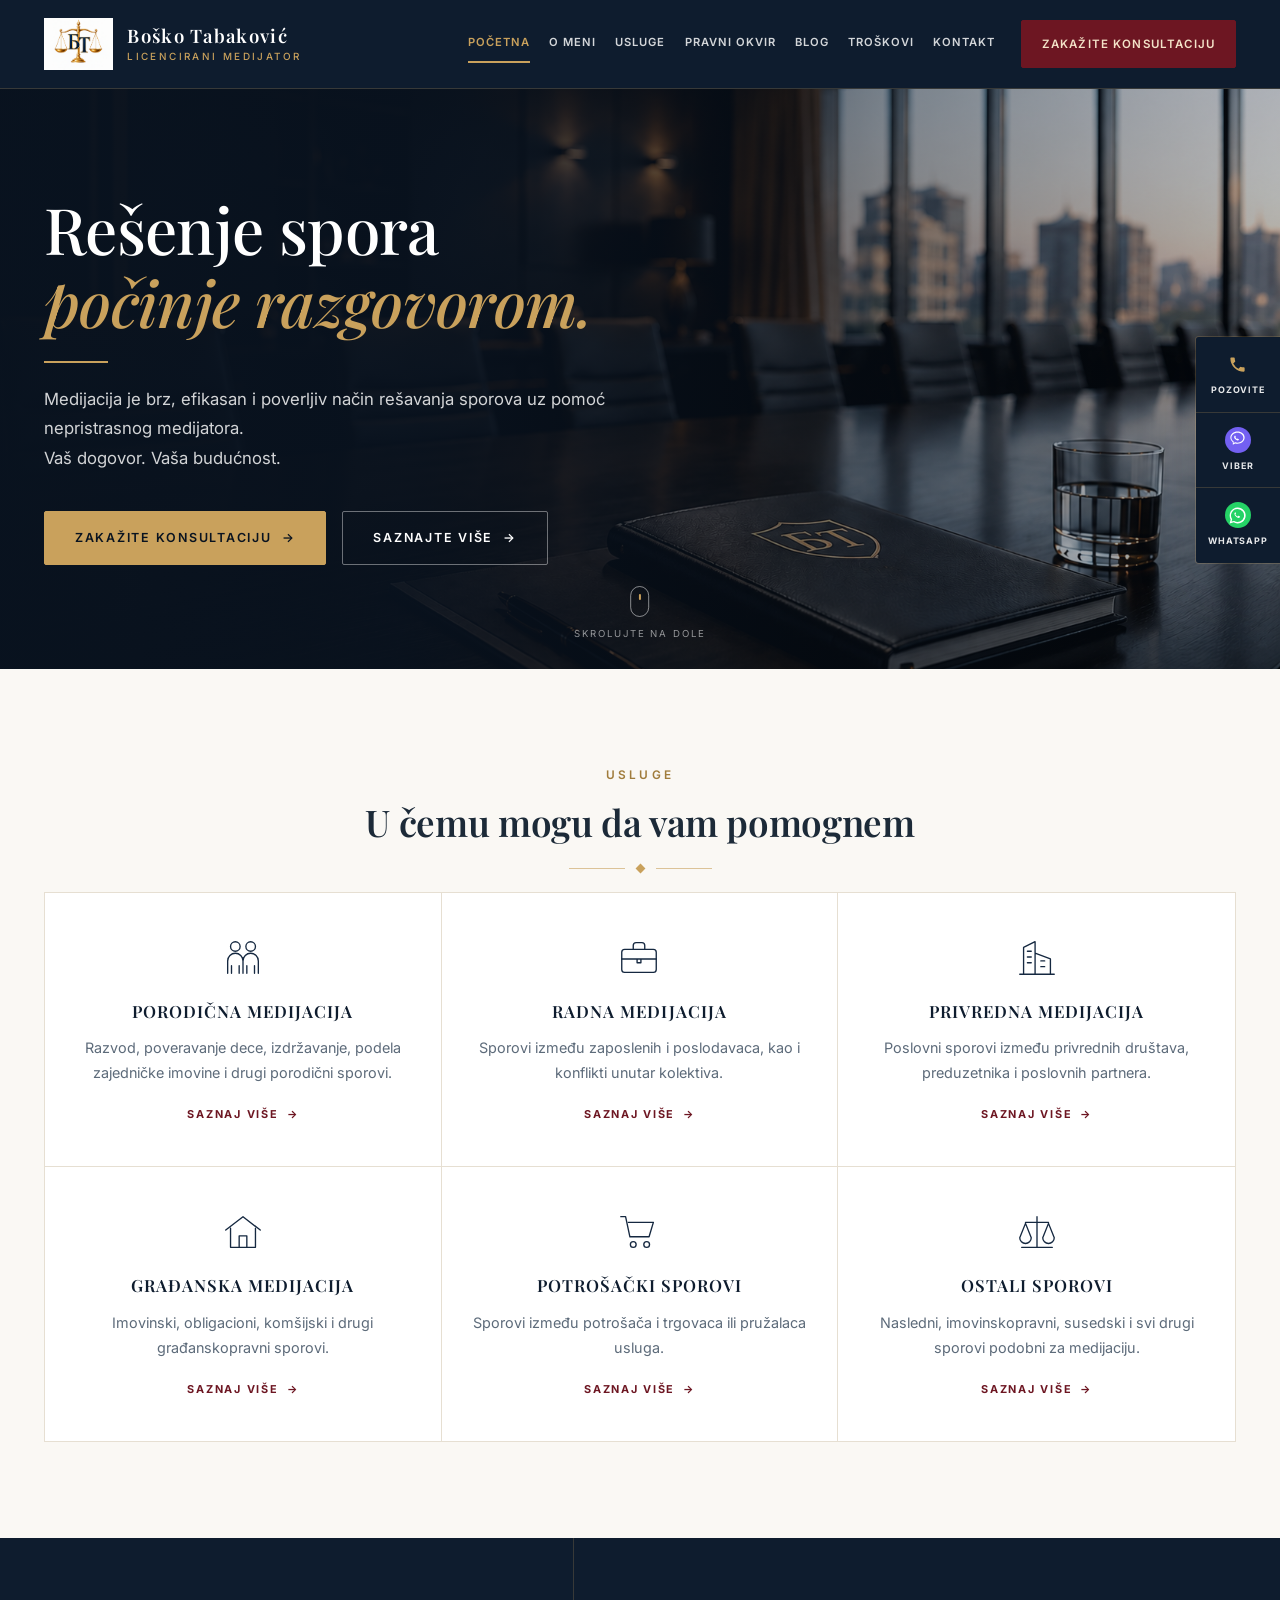
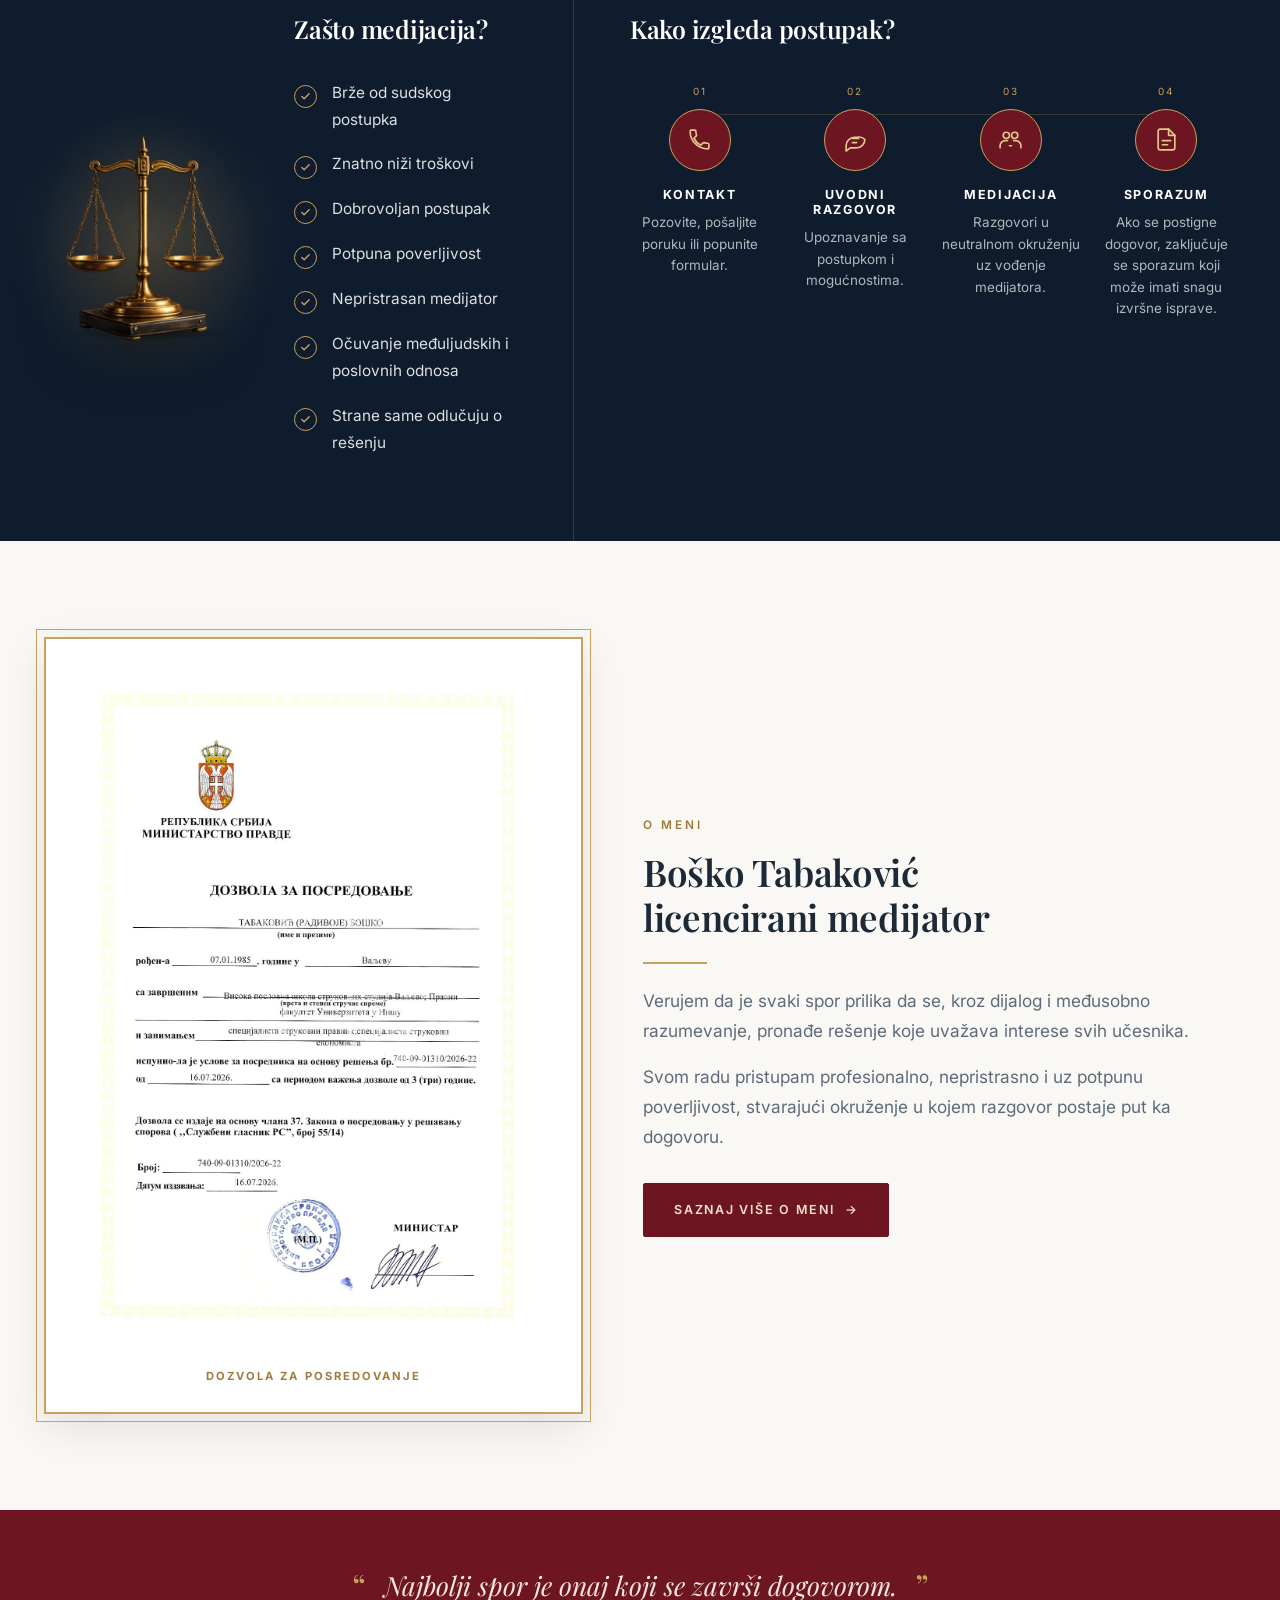
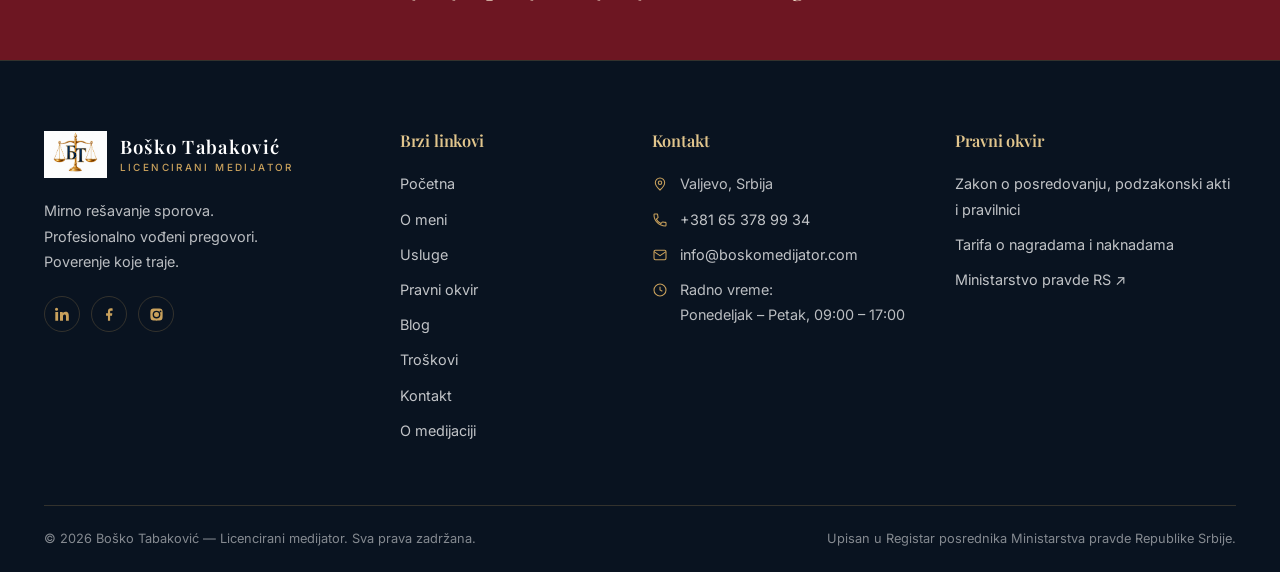
==== commit f45239e6: "add logo.png" ====
--- a/index.html
+++ b/index.html
@@ -23,89 +23,14 @@
       href="https://fonts.googleapis.com/css2?family=Playfair+Display:ital,wght@0,500;0,600;0,700;1,500;1,600&family=Inter:wght@400;500;600;700&display=swap"
       rel="stylesheet"
     />
-    <link rel="stylesheet" href="style.css?v=4" />
+    <link rel="stylesheet" href="style.css?v=5" />
   </head>
   <body>
     <a class="skip" href="#main">Preskoči na sadržaj</a>
     <header class="site-header">
       <div class="wrap">
         <a class="brand" href="index.html">
-          <svg viewBox="0 0 44 54" aria-hidden="true">
-            <path
-              d="M22 2.5 41 8.5V27c0 12-8.5 20.5-19 24.5C11.5 47.5 3 39 3 27V8.5Z"
-              fill="none"
-              stroke="#c9a15c"
-              stroke-width="1.7"
-            />
-            <path
-              d="M22 6.5 37.5 11.5V27c0 9.5-7 16.5-15.5 20C13.5 43.5 6.5 36.5 6.5 27V11.5Z"
-              fill="none"
-              stroke="#c9a15c"
-              stroke-width=".7"
-              opacity=".5"
-            />
-            <circle cx="22" cy="13" r="1.7" fill="#c9a15c" />
-            <line
-              x1="22"
-              y1="14.5"
-              x2="22"
-              y2="36"
-              stroke="#c9a15c"
-              stroke-width="1.5"
-            />
-            <line
-              x1="12"
-              y1="19"
-              x2="32"
-              y2="19"
-              stroke="#c9a15c"
-              stroke-width="1.5"
-              stroke-linecap="round"
-            />
-            <line
-              x1="12"
-              y1="19"
-              x2="12"
-              y2="24.6"
-              stroke="#c9a15c"
-              stroke-width=".8"
-            />
-            <line
-              x1="32"
-              y1="19"
-              x2="32"
-              y2="24.6"
-              stroke="#c9a15c"
-              stroke-width=".8"
-            />
-            <path
-              d="M7.6 24.8a4.4 4.4 0 0 0 8.8 0Z"
-              fill="none"
-              stroke="#c9a15c"
-              stroke-width="1.1"
-            />
-            <path
-              d="M27.6 24.8a4.4 4.4 0 0 0 8.8 0Z"
-              fill="none"
-              stroke="#c9a15c"
-              stroke-width="1.1"
-            />
-            <rect
-              x="16.5"
-              y="35.5"
-              width="11"
-              height="2"
-              rx="1"
-              fill="#c9a15c"
-            />
-            <path
-              d="M14 42q8-4 16 0"
-              fill="none"
-              stroke="#c9a15c"
-              stroke-width=".9"
-              opacity=".7"
-            />
-          </svg>
+          <img class="logo" src="logo.png" alt="">
           <span class="brand-text">
             <span class="brand-name">Boško Tabaković</span>
             <span class="brand-role">Licencirani medijator</span>
@@ -688,82 +613,7 @@
         <div class="foot-grid">
           <div>
             <div class="foot-brand">
-              <svg viewBox="0 0 44 54" aria-hidden="true">
-                <path
-                  d="M22 2.5 41 8.5V27c0 12-8.5 20.5-19 24.5C11.5 47.5 3 39 3 27V8.5Z"
-                  fill="none"
-                  stroke="#c9a15c"
-                  stroke-width="1.7"
-                />
-                <path
-                  d="M22 6.5 37.5 11.5V27c0 9.5-7 16.5-15.5 20C13.5 43.5 6.5 36.5 6.5 27V11.5Z"
-                  fill="none"
-                  stroke="#c9a15c"
-                  stroke-width=".7"
-                  opacity=".5"
-                />
-                <circle cx="22" cy="13" r="1.7" fill="#c9a15c" />
-                <line
-                  x1="22"
-                  y1="14.5"
-                  x2="22"
-                  y2="36"
-                  stroke="#c9a15c"
-                  stroke-width="1.5"
-                />
-                <line
-                  x1="12"
-                  y1="19"
-                  x2="32"
-                  y2="19"
-                  stroke="#c9a15c"
-                  stroke-width="1.5"
-                  stroke-linecap="round"
-                />
-                <line
-                  x1="12"
-                  y1="19"
-                  x2="12"
-                  y2="24.6"
-                  stroke="#c9a15c"
-                  stroke-width=".8"
-                />
-                <line
-                  x1="32"
-                  y1="19"
-                  x2="32"
-                  y2="24.6"
-                  stroke="#c9a15c"
-                  stroke-width=".8"
-                />
-                <path
-                  d="M7.6 24.8a4.4 4.4 0 0 0 8.8 0Z"
-                  fill="none"
-                  stroke="#c9a15c"
-                  stroke-width="1.1"
-                />
-                <path
-                  d="M27.6 24.8a4.4 4.4 0 0 0 8.8 0Z"
-                  fill="none"
-                  stroke="#c9a15c"
-                  stroke-width="1.1"
-                />
-                <rect
-                  x="16.5"
-                  y="35.5"
-                  width="11"
-                  height="2"
-                  rx="1"
-                  fill="#c9a15c"
-                />
-                <path
-                  d="M14 42q8-4 16 0"
-                  fill="none"
-                  stroke="#c9a15c"
-                  stroke-width=".9"
-                  opacity=".7"
-                />
-              </svg>
+              <img class="logo" src="logo.png" alt="">
               <span class="brand-text">
                 <span class="brand-name">Boško Tabaković</span>
                 <span class="brand-role">Licencirani medijator</span>
--- a/style.css
+++ b/style.css
@@ -679,3 +679,8 @@
   .law-card{padding:28px 22px}
   .law-card .btn{width:100%;justify-content:center}
 }
+
+/* Logo iz fajla logo.png */
+.brand .logo{height:52px;width:auto;max-width:220px;flex-shrink:0}
+.foot-brand .logo{height:47px;width:auto;max-width:220px}
+@media(max-width:620px){.brand .logo{height:45px}}
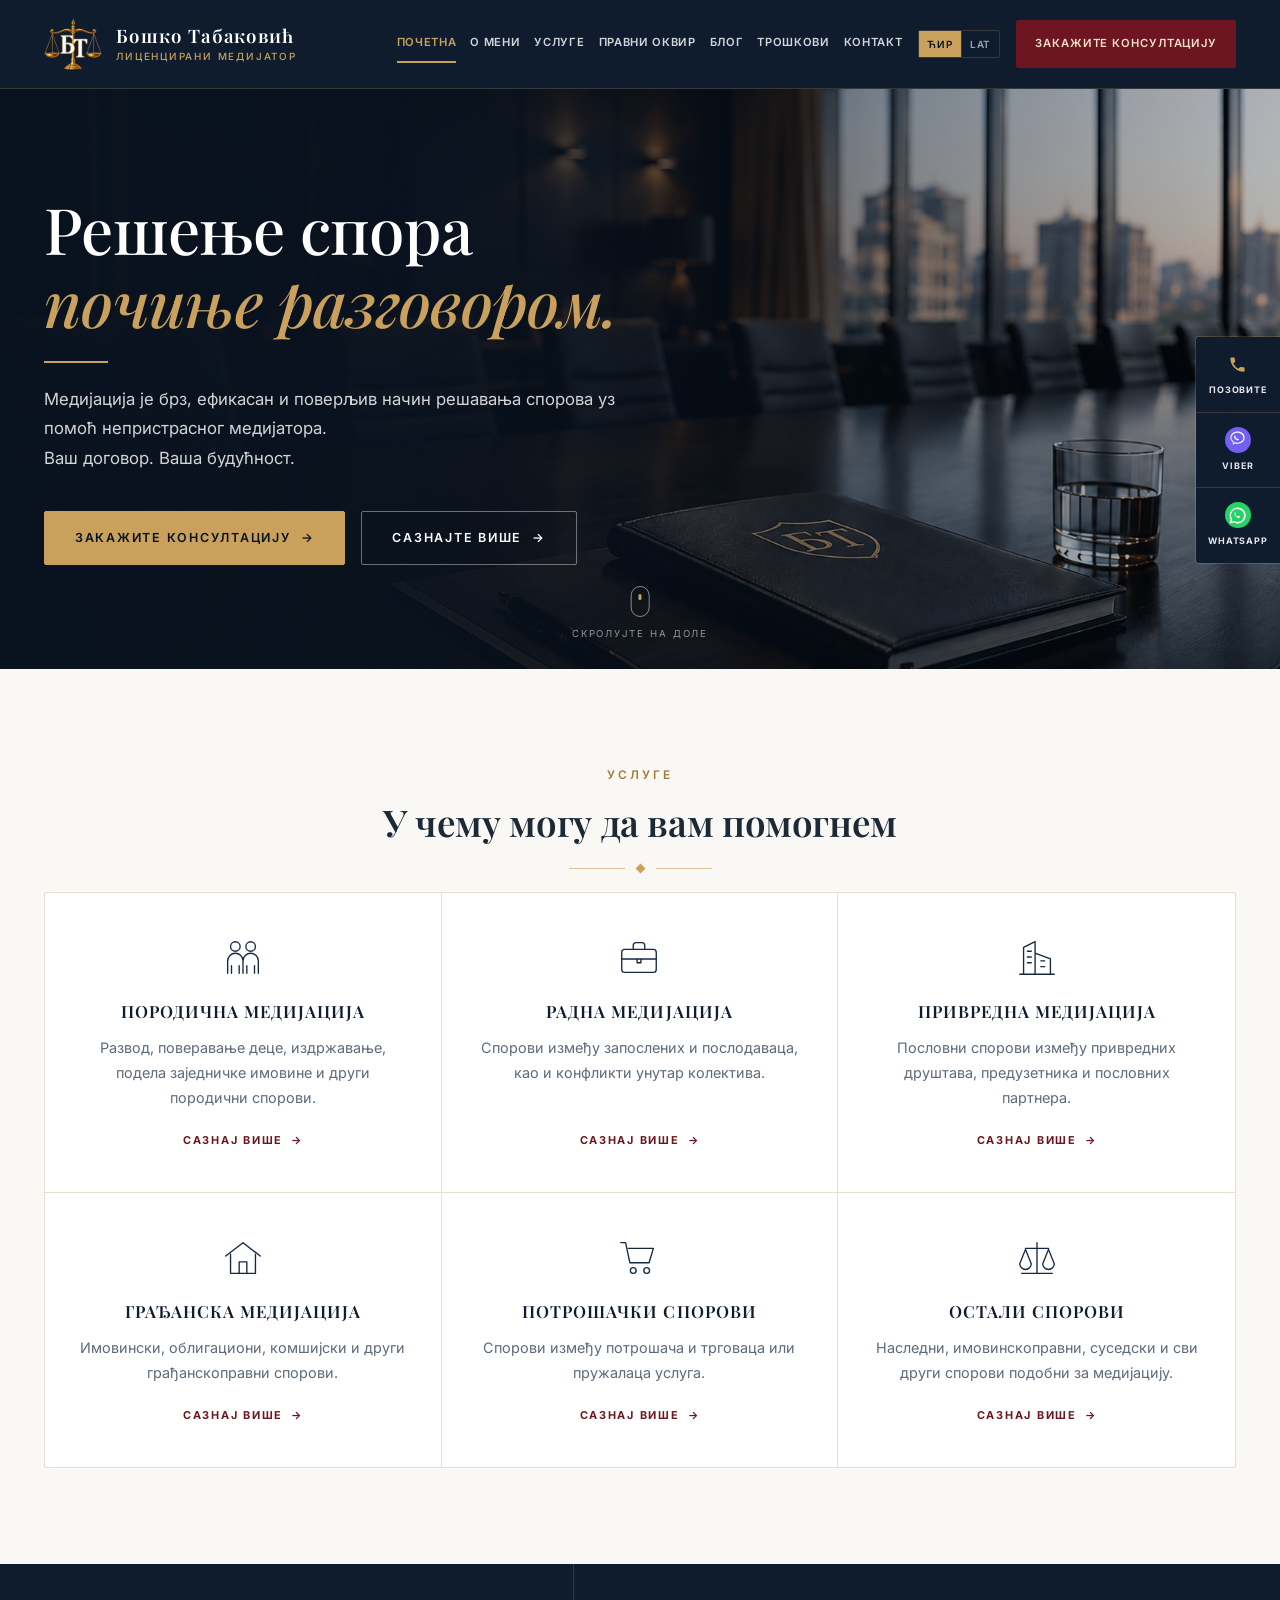
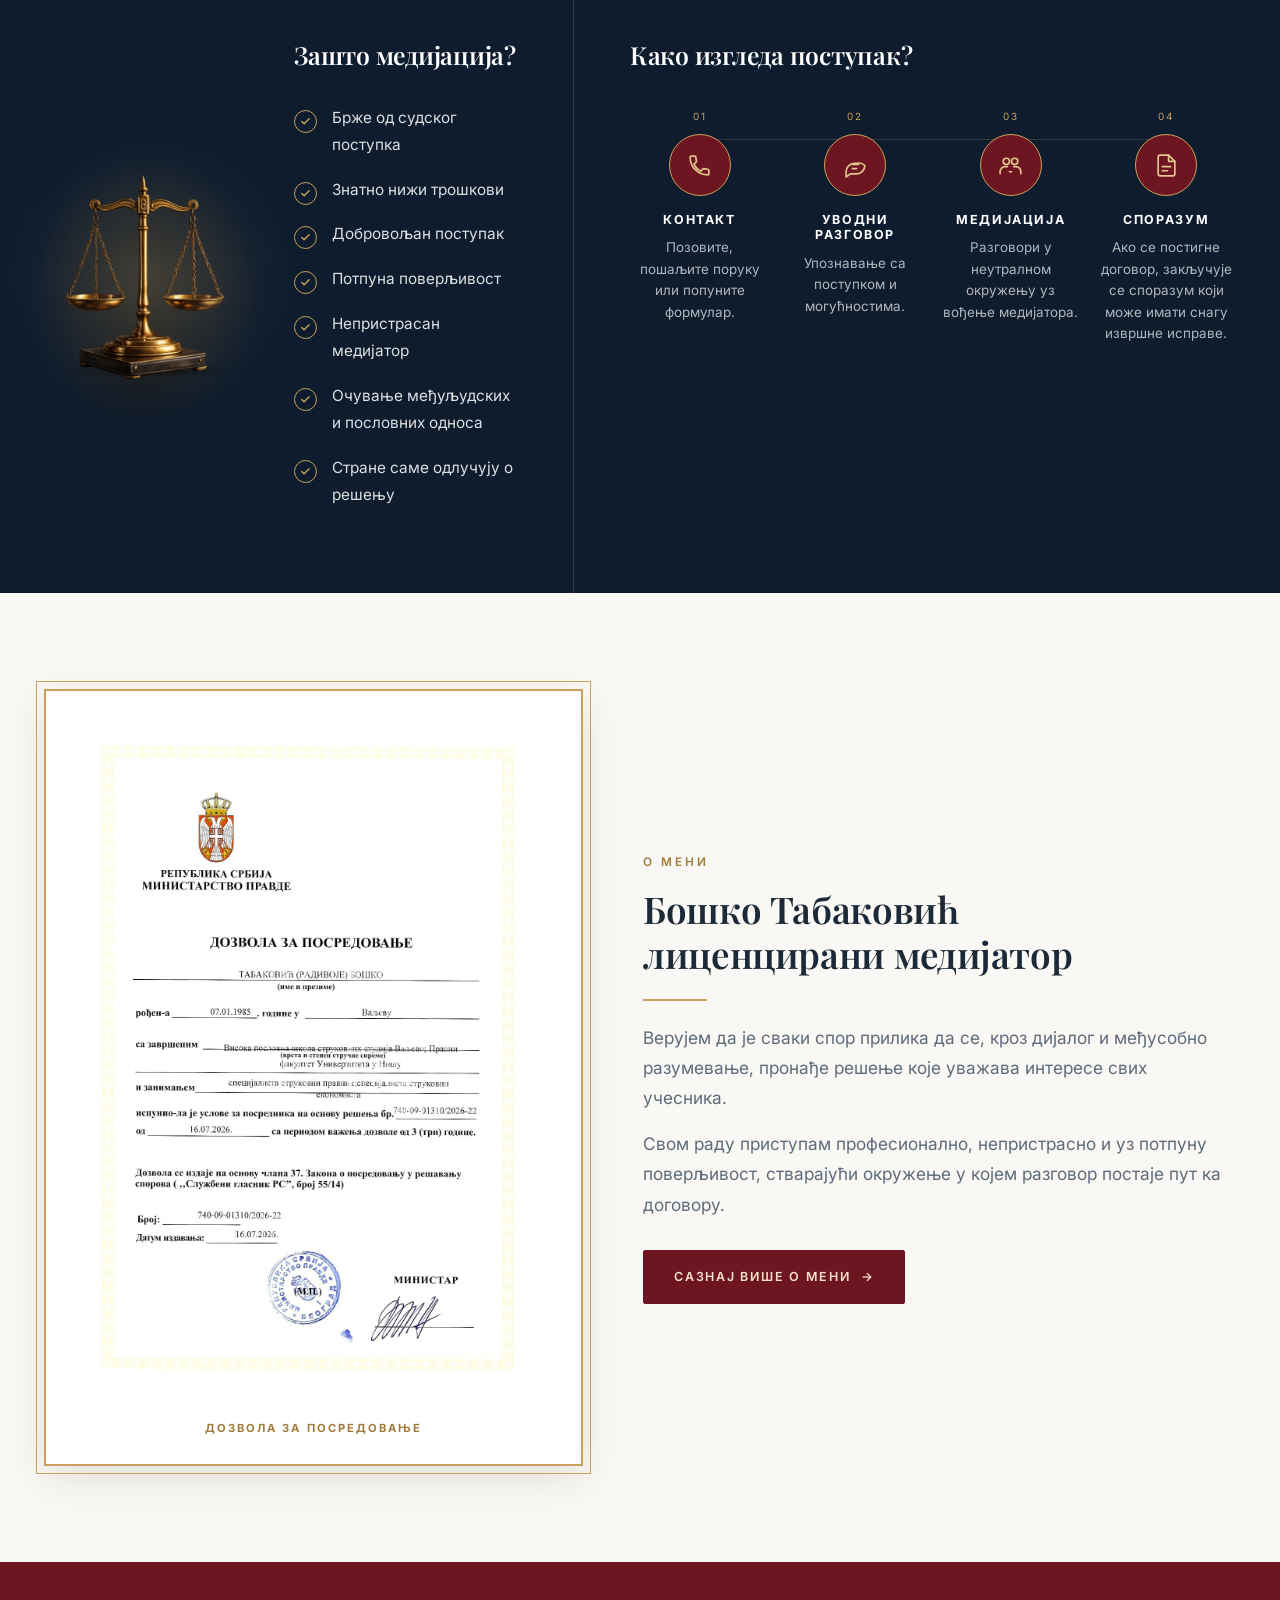
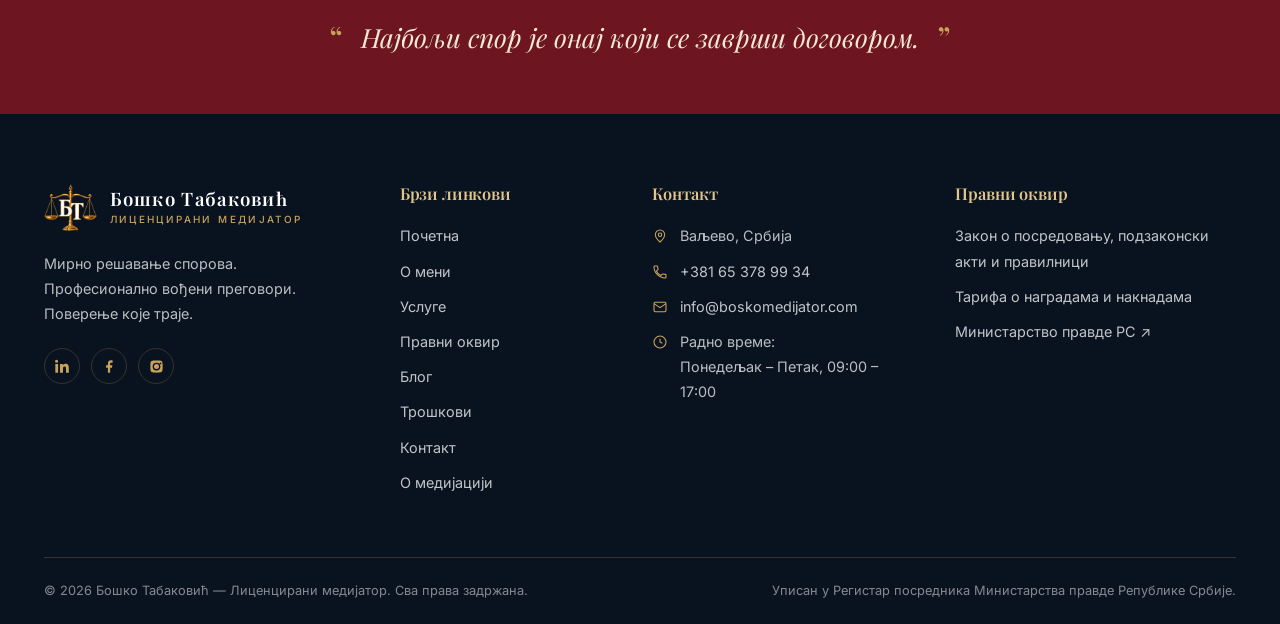
==== commit 8ab71ad3: "add cirilica" ====
--- a/index.html
+++ b/index.html
@@ -1,20 +1,20 @@
 <!doctype html>
-<html lang="sr">
+<html lang="sr-Cyrl">
   <head>
     <meta charset="UTF-8" />
     <meta name="viewport" content="width=device-width,initial-scale=1" />
-    <title>Boško Tabaković — licencirani medijator | Medijacija Valjevo</title>
+    <title>Бошко Табаковић — лиценцирани медијатор | Медијација Ваљево</title>
     <meta
       name="description"
-      content="Licencirani medijator Ministarstva pravde RS. Porodična, radna, privredna, građanska i potrošačka medijacija. Brzo, poverljivo i uz niže troškove od suda."
+      content="Лиценцирани медијатор Министарства правде РС. Породична, радна, привредна, грађанска и потрошачка медијација. Брзо, поверљиво и уз ниже трошкове од суда."
     />
     <meta
       property="og:title"
-      content="Boško Tabaković — licencirani medijator | Medijacija Valjevo"
+      content="Бошко Табаковић — лиценцирани медијатор | Медијација Ваљево"
     />
     <meta
       property="og:description"
-      content="Licencirani medijator Ministarstva pravde RS. Porodična, radna, privredna, građanska i potrošačka medijacija. Brzo, poverljivo i uz niže troškove od suda."
+      content="Лиценцирани медијатор Министарства правде РС. Породична, радна, привредна, грађанска и потрошачка медијација. Брзо, поверљиво и уз ниже трошкове од суда."
     />
     <meta property="og:type" content="website" />
     <link rel="preconnect" href="https://fonts.googleapis.com" />
@@ -23,37 +23,48 @@
       href="https://fonts.googleapis.com/css2?family=Playfair+Display:ital,wght@0,500;0,600;0,700;1,500;1,600&family=Inter:wght@400;500;600;700&display=swap"
       rel="stylesheet"
     />
-    <link rel="stylesheet" href="style.css?v=5" />
+    <link rel="stylesheet" href="style.css?v=6" />
+    <script>
+      try {
+        if (localStorage.getItem("pismo") === "lat") {
+          document.documentElement.classList.add("pismo-lat", "pismo-ceka");
+          setTimeout(function () { document.documentElement.classList.remove("pismo-ceka"); }, 1500);
+        }
+      } catch (e) {}
+    </script>
   </head>
   <body>
-    <a class="skip" href="#main">Preskoči na sadržaj</a>
+    <a class="skip" href="#main">Прескочи на садржај</a>
     <header class="site-header">
       <div class="wrap">
         <a class="brand" href="index.html">
           <img class="logo" src="logo.png" alt="">
           <span class="brand-text">
-            <span class="brand-name">Boško Tabaković</span>
-            <span class="brand-role">Licencirani medijator</span>
+            <span class="brand-name">Бошко Табаковић</span>
+            <span class="brand-role">Лиценцирани медијатор</span>
           </span>
         </a>
         <button
           class="burger"
           id="burger"
-          aria-label="Otvori meni"
+          aria-label="Отвори мени"
           aria-expanded="false"
           aria-controls="nav"
         >
           <span></span><span></span><span></span>
         </button>
         <nav class="nav" id="nav">
-          <a href="index.html" class="active">Početna</a
-          ><a href="o-meni.html">O meni</a><a href="usluge.html">Usluge</a
-          ><a href="pravni-okvir.html">Pravni okvir</a
-          ><a href="blog.html">Blog</a><a href="troskovi.html">Troškovi</a
-          ><a href="kontakt.html">Kontakt</a>
+          <a href="index.html" class="active">Почетна</a
+          ><a href="o-meni.html">О мени</a><a href="usluge.html">Услуге</a
+          ><a href="pravni-okvir.html">Правни оквир</a
+          ><a href="blog.html">Блог</a><a href="troskovi.html">Трошкови</a
+          ><a href="kontakt.html">Контакт</a>
         </nav>
+        <button class="pismo" id="pismo" type="button" data-pismo-skip aria-label="Прикажи сајт на латиници">
+          <span lang="sr-Cyrl">Ћир</span><span lang="sr-Latn">Lat</span>
+        </button>
         <a class="btn btn-burgundy header-cta" href="kontakt.html"
-          >Zakažite konsultaciju</a
+          >Закажите консултацију</a
         >
       </div>
     </header>
@@ -65,7 +76,7 @@
             <path
               d="M6.6 10.8a15.1 15.1 0 0 0 6.6 6.6l2.2-2.2a1 1 0 0 1 1-.2c1.1.4 2.3.6 3.6.6a1 1 0 0 1 1 1V20a1 1 0 0 1-1 1A17 17 0 0 1 3 4a1 1 0 0 1 1-1h3.5a1 1 0 0 1 1 1c0 1.2.2 2.4.6 3.6a1 1 0 0 1-.2 1Z"
             /></svg></span
-        >Pozovite</a
+        >Позовите</a
       >
       <a href="viber://chat?number=%2B381653789934"
         ><span class="ic ic-viber"
@@ -122,32 +133,32 @@
         <div class="hero-veil"></div>
         <div class="wrap">
           <div class="hero-inner">
-            <h1>Rešenje spora<span class="gold">počinje razgovorom.</span></h1>
+            <h1>Решење спора<span class="gold">почиње разговором.</span></h1>
             <div class="rule"></div>
             <p>
-              Medijacija je brz, efikasan i poverljiv način rešavanja sporova uz
-              pomoć nepristrasnog medijatora.<br />Vaš dogovor. Vaša budućnost.
+              Медијација је брз, ефикасан и поверљив начин решавања спорова уз
+              помоћ непристрасног медијатора.<br />Ваш договор. Ваша будућност.
             </p>
             <div class="hero-btns">
               <a class="btn btn-gold" href="kontakt.html"
-                >Zakažite konsultaciju <span class="arr">&rarr;</span></a
+                >Закажите консултацију <span class="arr">&rarr;</span></a
               >
               <a class="btn btn-outline-light" href="o-medijaciji.html"
-                >Saznajte više <span class="arr">&rarr;</span></a
+                >Сазнајте више <span class="arr">&rarr;</span></a
               >
             </div>
           </div>
         </div>
         <a class="hero-scroll" href="#usluge"
-          ><span class="hero-mouse"></span>Skrolujte na dole</a
+          ><span class="hero-mouse"></span>Скролујте на доле</a
         >
       </section>
 
       <section class="section bg-cream" id="usluge">
         <div class="wrap">
           <div class="center">
-            <div class="eyebrow">Usluge</div>
-            <h2 class="title-md">U čemu mogu da vam pomognem</h2>
+            <div class="eyebrow">Услуге</div>
+            <h2 class="title-md">У чему могу да вам помогнем</h2>
             <div class="rule-diamond"><span></span></div>
           </div>
           <div class="svc-grid">
@@ -159,13 +170,13 @@
                   d="M8 40V27a8 8 0 0 1 16 0v13M24 40V27a8 8 0 0 1 16 0v13M12 40v-8M20 40v-8M28 40v-8M36 40v-8"
                 />
               </svg>
-              <h3>Porodična medijacija</h3>
+              <h3>Породична медијација</h3>
               <p>
-                Razvod, poveravanje dece, izdržavanje, podela zajedničke imovine
-                i drugi porodični sporovi.
+                Развод, поверавање деце, издржавање, подела заједничке имовине
+                и други породични спорови.
               </p>
               <span class="more"
-                >Saznaj više <span class="arr">&rarr;</span></span
+                >Сазнај више <span class="arr">&rarr;</span></span
               ></a
             ><a class="svc" href="radna-medijacija.html"
               ><svg viewBox="0 0 48 48">
@@ -174,38 +185,38 @@
                   d="M18 15v-4a3 3 0 0 1 3-3h6a3 3 0 0 1 3 3v4M6 25h36M22 25v4h4v-4"
                 />
               </svg>
-              <h3>Radna medijacija</h3>
+              <h3>Радна медијација</h3>
               <p>
-                Sporovi između zaposlenih i poslodavaca, kao i konflikti unutar
-                kolektiva.
+                Спорови између запослених и послодаваца, као и конфликти унутар
+                колектива.
               </p>
               <span class="more"
-                >Saznaj više <span class="arr">&rarr;</span></span
+                >Сазнај више <span class="arr">&rarr;</span></span
               ></a
             ><a class="svc" href="privredna-medijacija.html"
               ><svg viewBox="0 0 48 48">
                 <path d="M6 41h36M10 41V13l12-6v34M22 41V19l16 6v16" />
                 <path d="M14 17h4M14 23h4M14 29h4M28 27h4M28 33h4" />
               </svg>
-              <h3>Privredna medijacija</h3>
+              <h3>Привредна медијација</h3>
               <p>
-                Poslovni sporovi između privrednih društava, preduzetnika i
-                poslovnih partnera.
+                Пословни спорови између привредних друштава, предузетника и
+                пословних партнера.
               </p>
               <span class="more"
-                >Saznaj više <span class="arr">&rarr;</span></span
+                >Сазнај више <span class="arr">&rarr;</span></span
               ></a
             ><a class="svc" href="gradjanska-medijacija.html"
               ><svg viewBox="0 0 48 48">
                 <path d="M6 22 24 8l18 14M11 20v20h26V20M20 40V28h8v12" />
               </svg>
-              <h3>Građanska medijacija</h3>
+              <h3>Грађанска медијација</h3>
               <p>
-                Imovinski, obligacioni, komšijski i drugi građanskopravni
-                sporovi.
+                Имовински, облигациони, комшијски и други грађанскоправни
+                спорови.
               </p>
               <span class="more"
-                >Saznaj više <span class="arr">&rarr;</span></span
+                >Сазнај више <span class="arr">&rarr;</span></span
               ></a
             ><a class="svc" href="potrosacka-medijacija.html"
               ><svg viewBox="0 0 48 48">
@@ -213,10 +224,10 @@
                 <circle cx="18" cy="37" r="3" />
                 <circle cx="32" cy="37" r="3" />
               </svg>
-              <h3>Potrošački sporovi</h3>
-              <p>Sporovi između potrošača i trgovaca ili pružalaca usluga.</p>
+              <h3>Потрошачки спорови</h3>
+              <p>Спорови између потрошача и трговаца или пружалаца услуга.</p>
               <span class="more"
-                >Saznaj više <span class="arr">&rarr;</span></span
+                >Сазнај више <span class="arr">&rarr;</span></span
               ></a
             ><a class="svc" href="ostali-sporovi.html"
               ><svg viewBox="0 0 48 48">
@@ -224,13 +235,13 @@
                 <path d="M6 30a6 6 0 0 0 12 0l-6-15Z" />
                 <path d="M30 30a6 6 0 0 0 12 0l-6-15Z" />
               </svg>
-              <h3>Ostali sporovi</h3>
+              <h3>Остали спорови</h3>
               <p>
-                Nasledni, imovinskopravni, susedski i svi drugi sporovi podobni
-                za medijaciju.
+                Наследни, имовинскоправни, суседски и сви други спорови подобни
+                за медијацију.
               </p>
               <span class="more"
-                >Saznaj više <span class="arr">&rarr;</span></span
+                >Сазнај више <span class="arr">&rarr;</span></span
               ></a
             >
           </div>
@@ -247,7 +258,7 @@
                  i on automatski zamenjuje crtež ispod. Ništa drugo ne treba menjati. -->
                   <img
                     src="tas.png"
-                    alt="Vaga pravde"
+                    alt="Вага правде"
                     onerror="
                       if (this.src.indexOf('tas.png') > -1) {
                         this.src = 'tas.jpg';
@@ -463,21 +474,21 @@
                   </svg>
                 </div>
                 <div>
-                  <h2 class="title-sm">Zašto medijacija?</h2>
+                  <h2 class="title-sm">Зашто медијација?</h2>
                   <ul class="checklist">
-                    <li>Brže od sudskog postupka</li>
-                    <li>Znatno niži troškovi</li>
-                    <li>Dobrovoljan postupak</li>
-                    <li>Potpuna poverljivost</li>
-                    <li>Nepristrasan medijator</li>
-                    <li>Očuvanje međuljudskih i poslovnih odnosa</li>
-                    <li>Strane same odlučuju o rešenju</li>
+                    <li>Брже од судског поступка</li>
+                    <li>Знатно нижи трошкови</li>
+                    <li>Добровољан поступак</li>
+                    <li>Потпуна поверљивост</li>
+                    <li>Непристрасан медијатор</li>
+                    <li>Очување међуљудских и пословних односа</li>
+                    <li>Стране саме одлучују о решењу</li>
                   </ul>
                 </div>
               </div>
             </div>
             <div class="split-r">
-              <h2 class="title-sm">Kako izgleda postupak?</h2>
+              <h2 class="title-sm">Како изгледа поступак?</h2>
               <div class="steps">
                 <div class="step">
                   <div class="step-num">01</div>
@@ -488,8 +499,8 @@
                       />
                     </svg>
                   </div>
-                  <h4>Kontakt</h4>
-                  <p>Pozovite, pošaljite poruku ili popunite formular.</p>
+                  <h4>Контакт</h4>
+                  <p>Позовите, пошаљите поруку или попуните формулар.</p>
                 </div>
                 <div class="step">
                   <div class="step-num">02</div>
@@ -501,8 +512,8 @@
                       <path d="M9 11h6M9 15h4" />
                     </svg>
                   </div>
-                  <h4>Uvodni razgovor</h4>
-                  <p>Upoznavanje sa postupkom i mogućnostima.</p>
+                  <h4>Уводни разговор</h4>
+                  <p>Упознавање са поступком и могућностима.</p>
                 </div>
                 <div class="step">
                   <div class="step-num">03</div>
@@ -515,8 +526,8 @@
                       />
                     </svg>
                   </div>
-                  <h4>Medijacija</h4>
-                  <p>Razgovori u neutralnom okruženju uz vođenje medijatora.</p>
+                  <h4>Медијација</h4>
+                  <p>Разговори у неутралном окружењу уз вођење медијатора.</p>
                 </div>
                 <div class="step">
                   <div class="step-num">04</div>
@@ -528,10 +539,10 @@
                       <path d="M14 2v6h6M8 13h8M8 17h5" />
                     </svg>
                   </div>
-                  <h4>Sporazum</h4>
+                  <h4>Споразум</h4>
                   <p>
-                    Ako se postigne dogovor, zaključuje se sporazum koji može
-                    imati snagu izvršne isprave.
+                    Ако се постигне договор, закључује се споразум који може
+                    имати снагу извршне исправе.
                   </p>
                 </div>
               </div>
@@ -548,7 +559,7 @@
              zamenjuje tekst ispod. Radi i licenca.png. -->
               <img
                 src="licenca.jpg"
-                alt="Dozvola za posredovanje izdata od Ministarstva pravde Republike Srbije"
+                alt="Дозвола за посредовање издата од Министарства правде Републике Србије"
                 onerror="
                   if (this.src.indexOf('licenca.jpg') > -1) {
                     this.src = 'licenca.png';
@@ -569,30 +580,30 @@
                   <path d="m30 33 2 2 4-4" />
                 </svg>
                 <span class="lat">Lex et iustitia</span>
-                Ovde se prikazuje dozvola za posredovanje<br />izdata od
-                Ministarstva pravde Republike Srbije.
+                Овде се приказује дозвола за посредовање<br />издата од
+                Министарства правде Републике Србије.
               </div>
-              <div class="license-cap">Dozvola za posredovanje</div>
+              <div class="license-cap">Дозвола за посредовање</div>
             </div>
             <div>
-              <div class="eyebrow">O meni</div>
+              <div class="eyebrow">О мени</div>
               <h2 class="title-md">
-                Boško Tabaković<br />licencirani medijator
+                Бошко Табаковић<br />лиценцирани медијатор
               </h2>
               <div class="rule"></div>
               <p class="lead">
-                Verujem da je svaki spor prilika da se, kroz dijalog i međusobno
-                razumevanje, pronađe rešenje koje uvažava interese svih
-                učesnika.
+                Верујем да је сваки спор прилика да се, кроз дијалог и међусобно
+                разумевање, пронађе решење које уважава интересе свих
+                учесника.
               </p>
               <p class="lead" style="margin-top: 16px">
-                Svom radu pristupam profesionalno, nepristrasno i uz potpunu
-                poverljivost, stvarajući okruženje u kojem razgovor postaje put
-                ka dogovoru.
+                Свом раду приступам професионално, непристрасно и уз потпуну
+                поверљивост, стварајући окружење у којем разговор постаје пут
+                ка договору.
               </p>
               <p style="margin-top: 30px">
                 <a class="btn btn-burgundy" href="o-meni.html"
-                  >Saznaj više o meni <span class="arr">&rarr;</span></a
+                  >Сазнај више о мени <span class="arr">&rarr;</span></a
                 >
               </p>
             </div>
@@ -602,8 +613,8 @@
 
       <div class="quote-band">
         <p>
-          <span class="qm">&#8220;</span>Najbolji spor je onaj koji se završi
-          dogovorom.<span class="qm">&#8221;</span>
+          <span class="qm">&#8220;</span>Најбољи спор је онај који се заврши
+          договором.<span class="qm">&#8221;</span>
         </p>
       </div>
     </main>
@@ -615,13 +626,13 @@
             <div class="foot-brand">
               <img class="logo" src="logo.png" alt="">
               <span class="brand-text">
-                <span class="brand-name">Boško Tabaković</span>
-                <span class="brand-role">Licencirani medijator</span>
+                <span class="brand-name">Бошко Табаковић</span>
+                <span class="brand-role">Лиценцирани медијатор</span>
               </span>
             </div>
             <p>
-              Mirno rešavanje sporova.<br />Profesionalno vođeni pregovori.<br />Poverenje
-              koje traje.
+              Мирно решавање спорова.<br />Професионално вођени преговори.<br />Поверење
+              које траје.
             </p>
             <div class="socials">
               <a href="#" aria-label="LinkedIn"
@@ -645,26 +656,26 @@
             </div>
           </div>
           <div>
-            <h4>Brzi linkovi</h4>
+            <h4>Брзи линкови</h4>
             <ul>
-              <li><a href="index.html">Početna</a></li>
-              <li><a href="o-meni.html">O meni</a></li>
-              <li><a href="usluge.html">Usluge</a></li>
-              <li><a href="pravni-okvir.html">Pravni okvir</a></li>
-              <li><a href="blog.html">Blog</a></li>
-              <li><a href="troskovi.html">Troškovi</a></li>
-              <li><a href="kontakt.html">Kontakt</a></li>
-              <li><a href="o-medijaciji.html">O medijaciji</a></li>
+              <li><a href="index.html">Почетна</a></li>
+              <li><a href="o-meni.html">О мени</a></li>
+              <li><a href="usluge.html">Услуге</a></li>
+              <li><a href="pravni-okvir.html">Правни оквир</a></li>
+              <li><a href="blog.html">Блог</a></li>
+              <li><a href="troskovi.html">Трошкови</a></li>
+              <li><a href="kontakt.html">Контакт</a></li>
+              <li><a href="o-medijaciji.html">О медијацији</a></li>
             </ul>
           </div>
           <div>
-            <h4>Kontakt</h4>
+            <h4>Контакт</h4>
             <ul class="foot-contact">
               <li>
                 <svg viewBox="0 0 24 24">
                   <path d="M12 21s7-6.3 7-11a7 7 0 1 0-14 0c0 4.7 7 11 7 11Z" />
                   <circle cx="12" cy="10" r="2.6" /></svg
-                ><span>Valjevo, Srbija</span>
+                ><span>Ваљево, Србија</span>
               </li>
               <li>
                 <svg viewBox="0 0 24 24">
@@ -686,25 +697,25 @@
                   <circle cx="12" cy="12" r="9" />
                   <path d="M12 7v5l3.5 2" /></svg
                 ><span
-                  >Radno vreme:<br />Ponedeljak – Petak, 09:00 – 17:00</span
+                  >Радно време:<br />Понедељак – Петак, 09:00 – 17:00</span
                 >
               </li>
             </ul>
           </div>
           <div>
-            <h4>Pravni okvir</h4>
+            <h4>Правни оквир</h4>
             <ul>
               <li>
                 <a href="pravni-okvir.html"
-                  >Zakon o posredovanju, podzakonski akti i pravilnici</a
+                  >Закон о посредовању, подзаконски акти и правилници</a
                 >
               </li>
               <li>
-                <a href="troskovi.html">Tarifa o nagradama i naknadama</a>
+                <a href="troskovi.html">Тарифа о наградама и накнадама</a>
               </li>
               <li>
                 <a href="https://mpravde.gov.rs" target="_blank" rel="noopener"
-                  >Ministarstvo pravde RS &#8599;</a
+                  >Министарство правде РС &#8599;</a
                 >
               </li>
             </ul>
@@ -712,16 +723,16 @@
         </div>
         <div class="foot-legal">
           <span
-            >&copy; <span id="god">2026</span> Boško Tabaković — Licencirani
-            medijator. Sva prava zadržana.</span
+            >&copy; <span id="god">2026</span> Бошко Табаковић — Лиценцирани
+            медијатор. Сва права задржана.</span
           >
           <span
-            >Upisan u Registar posrednika Ministarstva pravde Republike
-            Srbije.</span
+            >Уписан у Регистар посредника Министарства правде Републике
+            Србије.</span
           >
         </div>
       </div>
     </footer>
-    <script src="main.js?v=4"></script>
+    <script src="main.js?v=5"></script>
   </body>
 </html>
--- a/style.css
+++ b/style.css
@@ -684,3 +684,69 @@
 .brand .logo{height:52px;width:auto;max-width:220px;flex-shrink:0}
 .foot-brand .logo{height:47px;width:auto;max-width:220px}
 @media(max-width:620px){.brand .logo{height:45px}}
+
+/* ---------- PREKIDAČ ĆIRILICA / LATINICA ---------- */
+.pismo{
+  display:inline-flex;align-items:stretch;flex-shrink:0;padding:0;cursor:pointer;
+  background:none;border:1px solid var(--navy-line);border-radius:2px;
+  font-family:var(--sans);font-size:.62rem;font-weight:600;letter-spacing:.08em;text-transform:uppercase;
+}
+.pismo span{padding:7px 8px;color:rgba(255,255,255,.6);transition:color .2s,background-color .2s}
+.pismo span + span{border-left:1px solid var(--navy-line)}
+html:not(.pismo-lat) .pismo [lang="sr-Cyrl"],
+html.pismo-lat .pismo [lang="sr-Latn"]{background:var(--gold);color:var(--navy-900)}
+html:not(.pismo-lat) .pismo:hover [lang="sr-Latn"],
+html.pismo-lat .pismo:hover [lang="sr-Cyrl"]{color:var(--gold-light)}
+/* dok se stranica prebacuje u latinicu, ćirilica se ne prikazuje ni na trenutak */
+.pismo-ceka body{visibility:hidden}
+
+/* Ćirilica je šira od latinice, pa se zaglavlje sabija postepeno da sve stane u jedan red */
+@media(max-width:1480px){
+  .site-header .wrap{gap:20px}
+  .nav{gap:18px}
+  .nav a{font-size:.72rem;letter-spacing:.08em}
+  .site-header .brand-role{letter-spacing:.18em}
+  .site-header .btn{padding-left:22px;padding-right:22px}
+}
+@media(max-width:1340px){
+  .site-header .wrap{gap:16px}
+  .nav{gap:14px}
+  .nav a{font-size:.7rem;letter-spacing:.06em}
+  .site-header .btn{padding-left:18px;padding-right:18px;font-size:.7rem;letter-spacing:.08em}
+}
+@media(max-width:1240px){
+  /* na ćirilici dugme iz zaglavlja se sklanja ranije; meni i dalje ima Kontakt */
+  html:not(.pismo-lat) .header-cta{display:none}
+}
+@media(max-width:1100px){
+  .nav a{letter-spacing:.05em}
+}
+@media(max-width:980px){
+  .nav{gap:0}
+  .nav a{font-size:.78rem;letter-spacing:.09em}
+  .pismo{margin-left:auto;order:1}
+  .burger{margin-left:0;order:2}
+}
+@media(max-width:620px){
+  .site-header .wrap{gap:12px}
+  .brand{gap:10px}
+  .site-header .brand-role{font-size:.56rem;letter-spacing:.14em}
+  .burger{padding:8px 11px}
+  /* na telefonu prekidač pokazuje samo pismo na koje se prelazi */
+  .pismo span{display:none;padding:8px 10px}
+  .pismo span + span{border-left:0}
+  html:not(.pismo-lat) .pismo [lang="sr-Latn"],
+  html.pismo-lat .pismo [lang="sr-Cyrl"]{display:block}
+}
+@media(max-width:400px){
+  .brand .logo{height:40px}
+  .site-header .brand-name{font-size:.94rem;letter-spacing:.04em}
+  .site-header .brand-role{font-size:.52rem;letter-spacing:.1em}
+}
+@media(max-width:350px){
+  :root{--wrap-pad:16px}
+  .site-header .wrap{gap:8px}
+  .site-header .brand-role{display:none}
+  .site-header .brand-name{font-size:.9rem}
+  .burger{padding:8px 9px}
+}
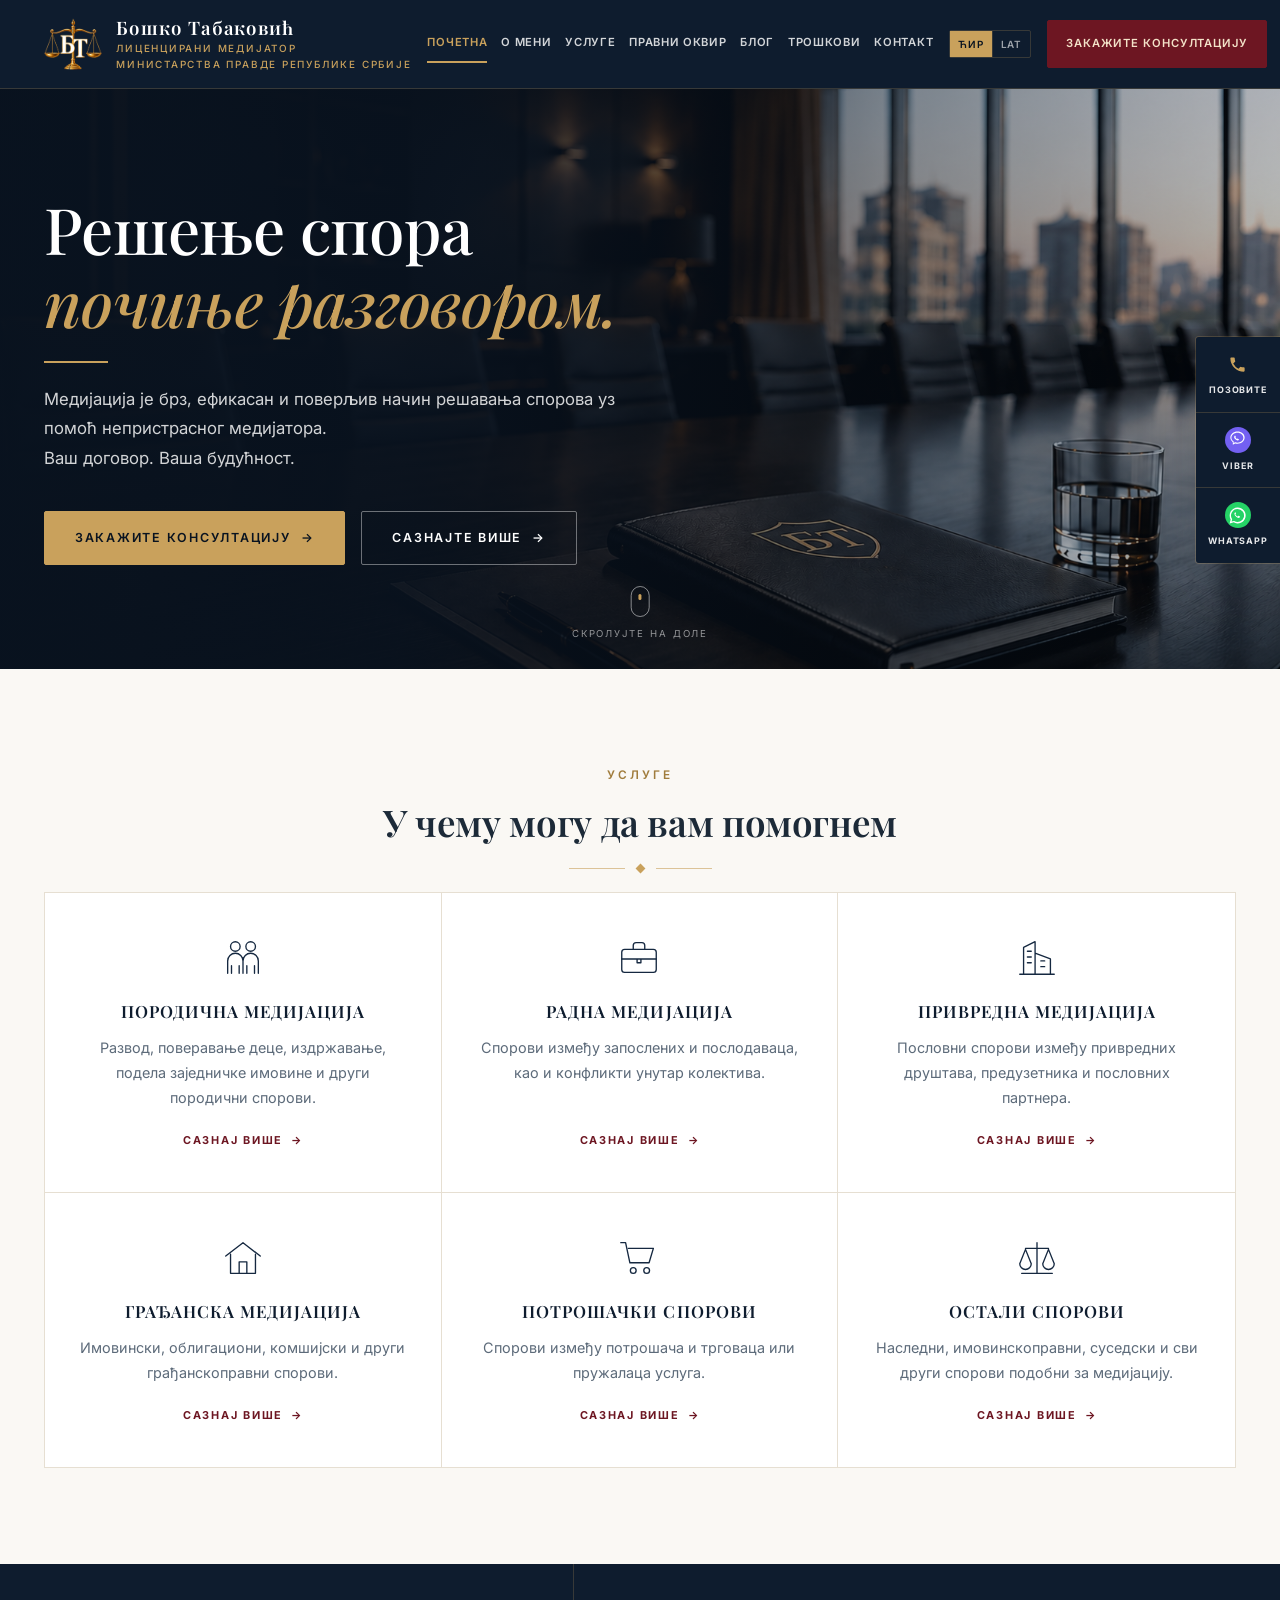
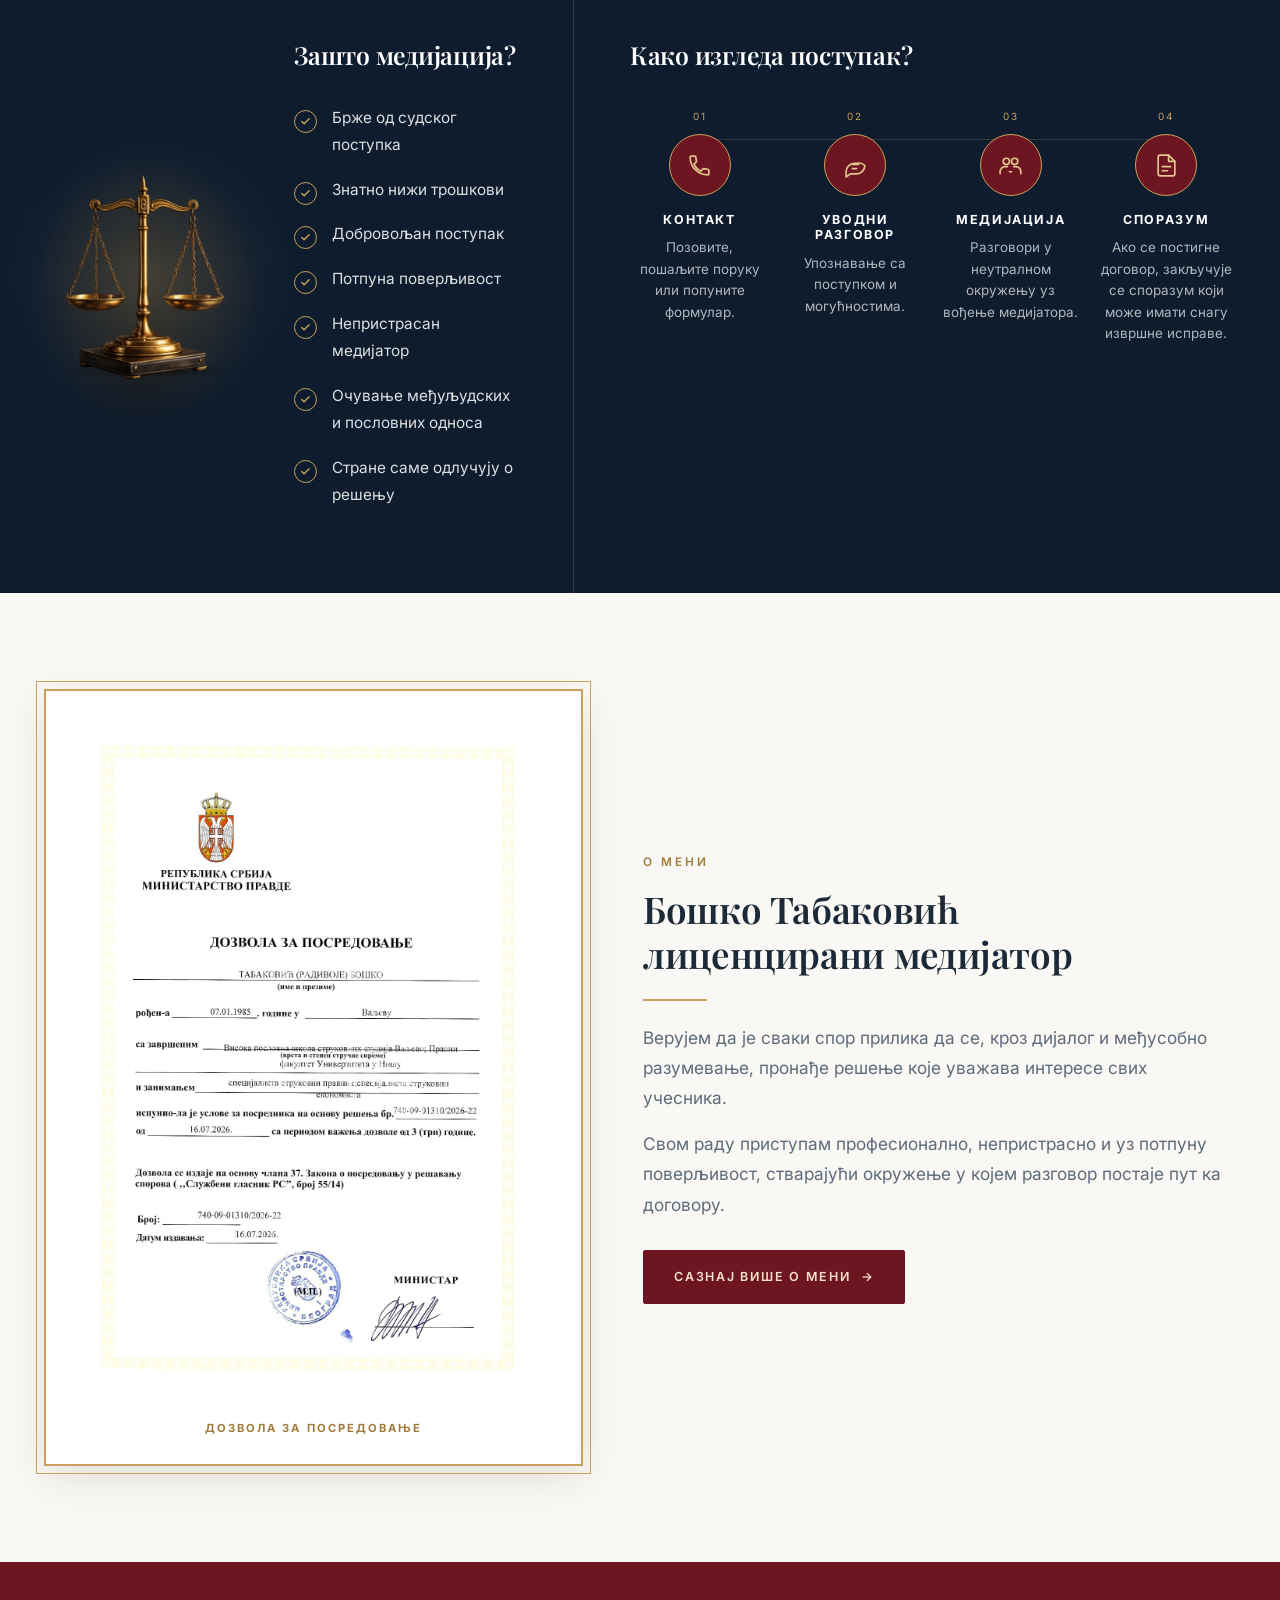
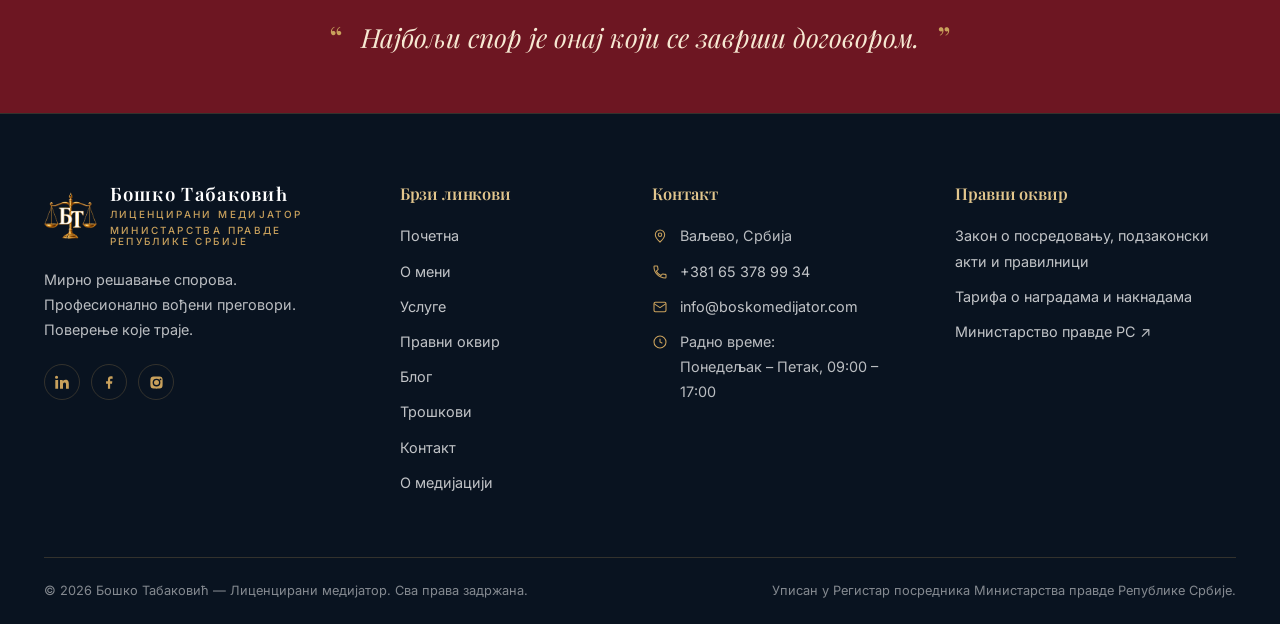
==== commit 0691557c: "fix job title" ====
--- a/index.html
+++ b/index.html
@@ -28,7 +28,9 @@
       try {
         if (localStorage.getItem("pismo") === "lat") {
           document.documentElement.classList.add("pismo-lat", "pismo-ceka");
-          setTimeout(function () { document.documentElement.classList.remove("pismo-ceka"); }, 1500);
+          setTimeout(function () {
+            document.documentElement.classList.remove("pismo-ceka");
+          }, 1500);
         }
       } catch (e) {}
     </script>
@@ -38,10 +40,11 @@
     <header class="site-header">
       <div class="wrap">
         <a class="brand" href="index.html">
-          <img class="logo" src="logo.png" alt="">
+          <img class="logo" src="logo.png" alt="" />
           <span class="brand-text">
             <span class="brand-name">Бошко Табаковић</span>
             <span class="brand-role">Лиценцирани медијатор</span>
+            <span class="brand-role">Министарства правде Републике Србије</span>
           </span>
         </a>
         <button
@@ -60,7 +63,13 @@
           ><a href="blog.html">Блог</a><a href="troskovi.html">Трошкови</a
           ><a href="kontakt.html">Контакт</a>
         </nav>
-        <button class="pismo" id="pismo" type="button" data-pismo-skip aria-label="Прикажи сајт на латиници">
+        <button
+          class="pismo"
+          id="pismo"
+          type="button"
+          data-pismo-skip
+          aria-label="Прикажи сајт на латиници"
+        >
           <span lang="sr-Cyrl">Ћир</span><span lang="sr-Latn">Lat</span>
         </button>
         <a class="btn btn-burgundy header-cta" href="kontakt.html"
@@ -172,8 +181,8 @@
               </svg>
               <h3>Породична медијација</h3>
               <p>
-                Развод, поверавање деце, издржавање, подела заједничке имовине
-                и други породични спорови.
+                Развод, поверавање деце, издржавање, подела заједничке имовине и
+                други породични спорови.
               </p>
               <span class="more"
                 >Сазнај више <span class="arr">&rarr;</span></span
@@ -593,13 +602,12 @@
               <div class="rule"></div>
               <p class="lead">
                 Верујем да је сваки спор прилика да се, кроз дијалог и међусобно
-                разумевање, пронађе решење које уважава интересе свих
-                учесника.
+                разумевање, пронађе решење које уважава интересе свих учесника.
               </p>
               <p class="lead" style="margin-top: 16px">
                 Свом раду приступам професионално, непристрасно и уз потпуну
-                поверљивост, стварајући окружење у којем разговор постаје пут
-                ка договору.
+                поверљивост, стварајући окружење у којем разговор постаје пут ка
+                договору.
               </p>
               <p style="margin-top: 30px">
                 <a class="btn btn-burgundy" href="o-meni.html"
@@ -624,10 +632,13 @@
         <div class="foot-grid">
           <div>
             <div class="foot-brand">
-              <img class="logo" src="logo.png" alt="">
+              <img class="logo" src="logo.png" alt="" />
               <span class="brand-text">
                 <span class="brand-name">Бошко Табаковић</span>
                 <span class="brand-role">Лиценцирани медијатор</span>
+                <span class="brand-role"
+                  >Министарства правде Републике Србије</span
+                >
               </span>
             </div>
             <p>
@@ -696,9 +707,7 @@
                 <svg viewBox="0 0 24 24">
                   <circle cx="12" cy="12" r="9" />
                   <path d="M12 7v5l3.5 2" /></svg
-                ><span
-                  >Радно време:<br />Понедељак – Петак, 09:00 – 17:00</span
-                >
+                ><span>Радно време:<br />Понедељак – Петак, 09:00 – 17:00</span>
               </li>
             </ul>
           </div>
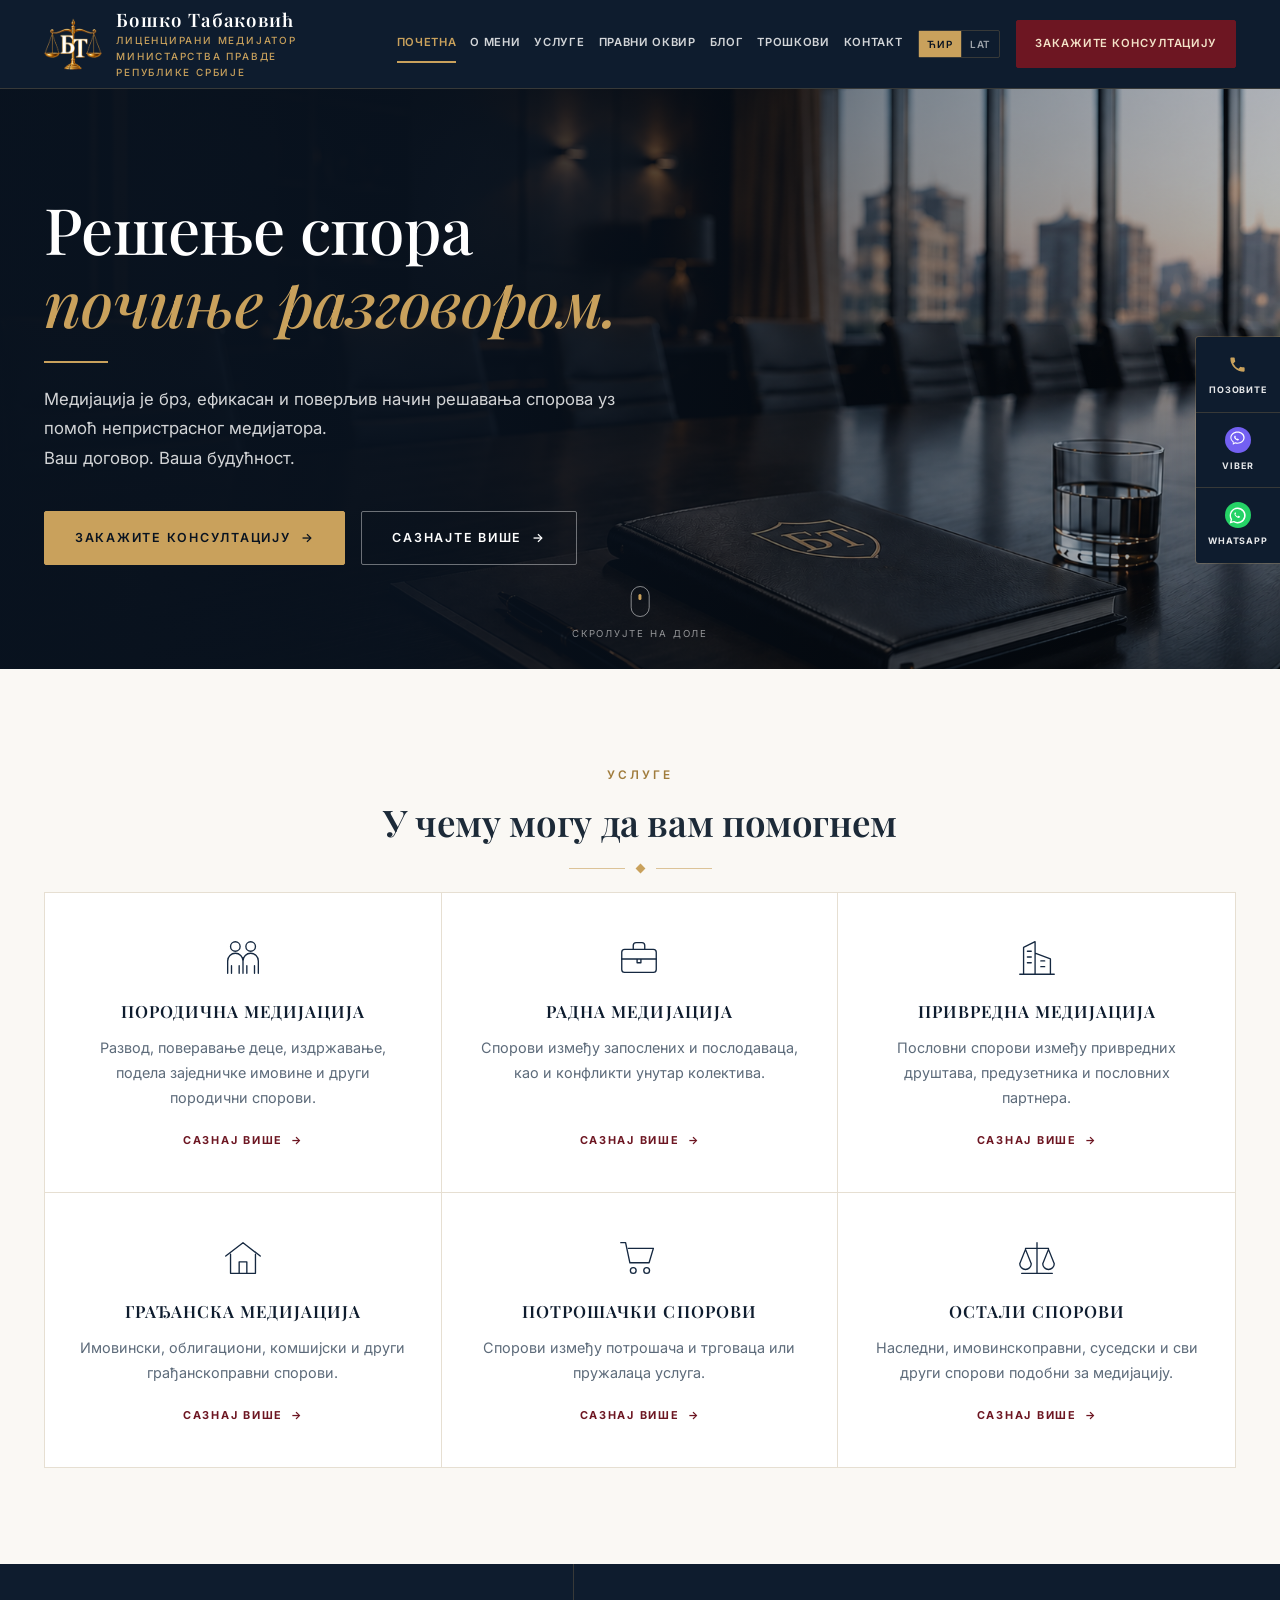
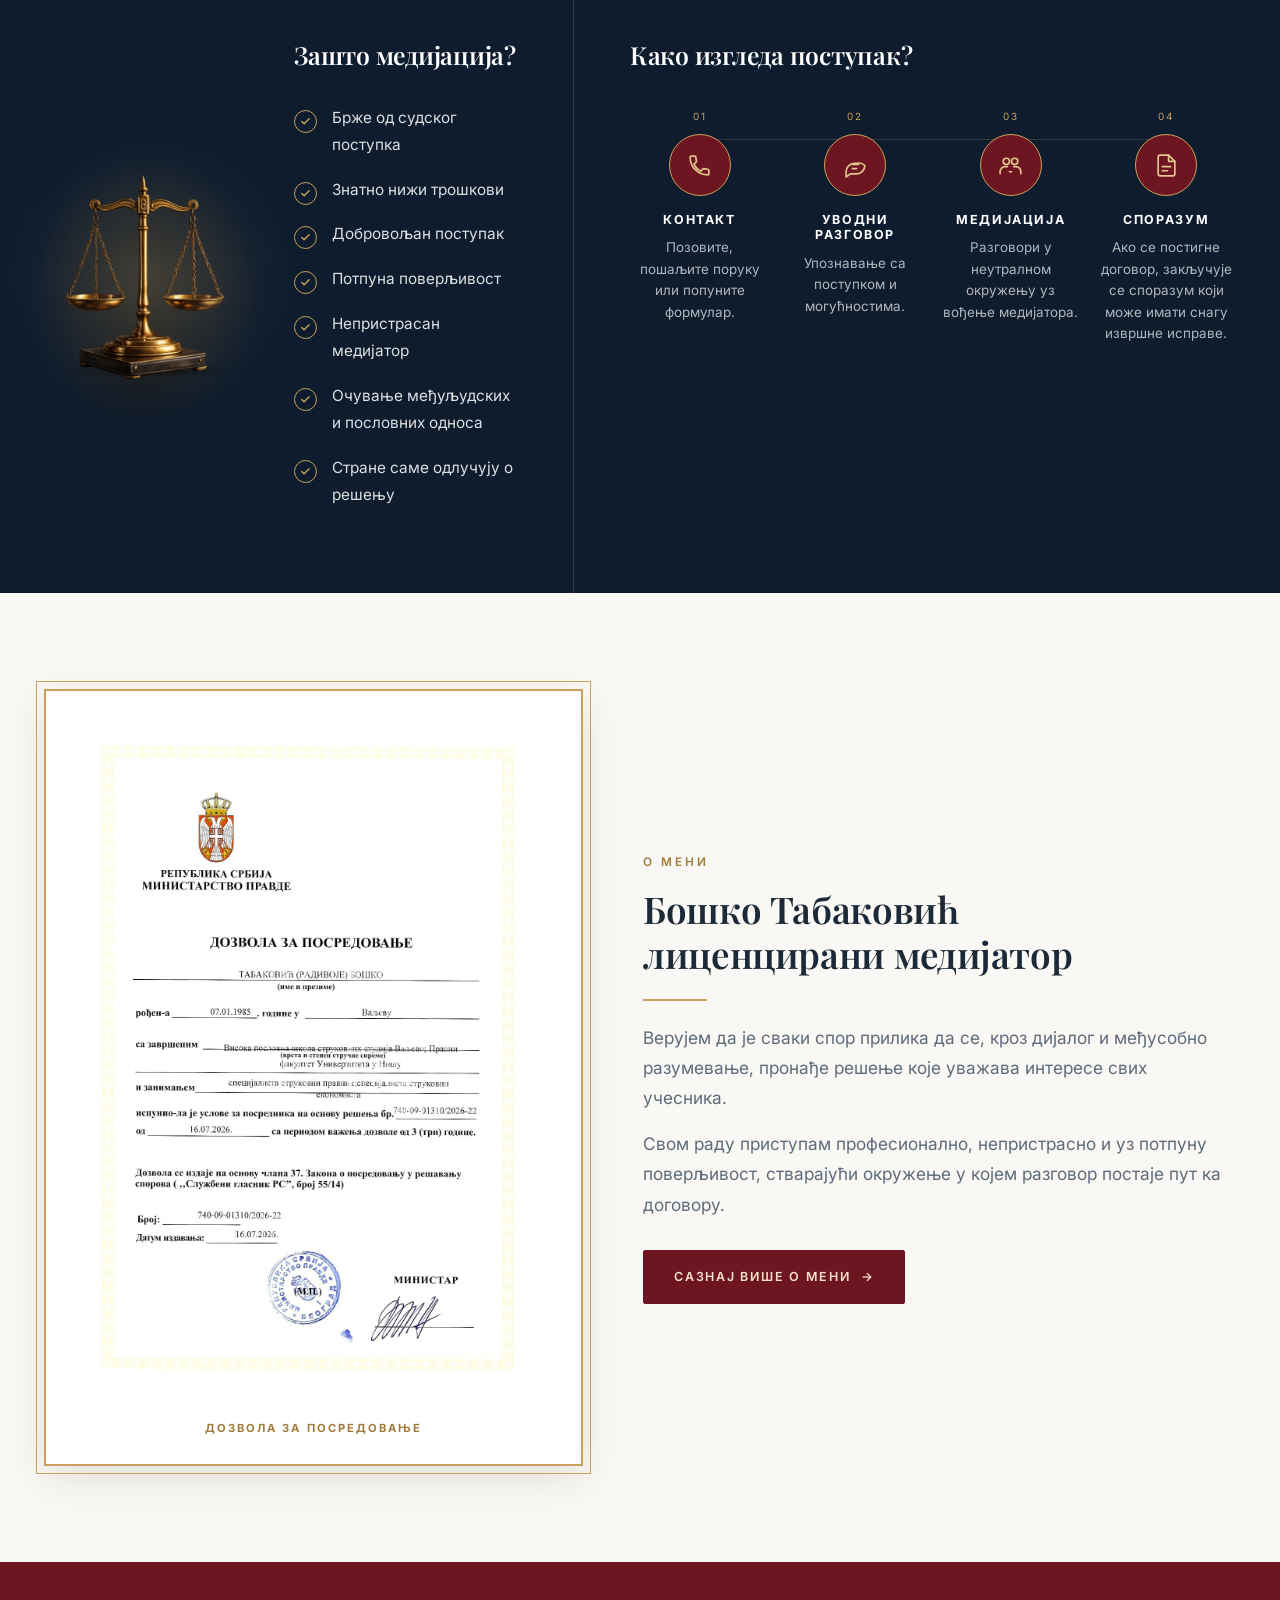
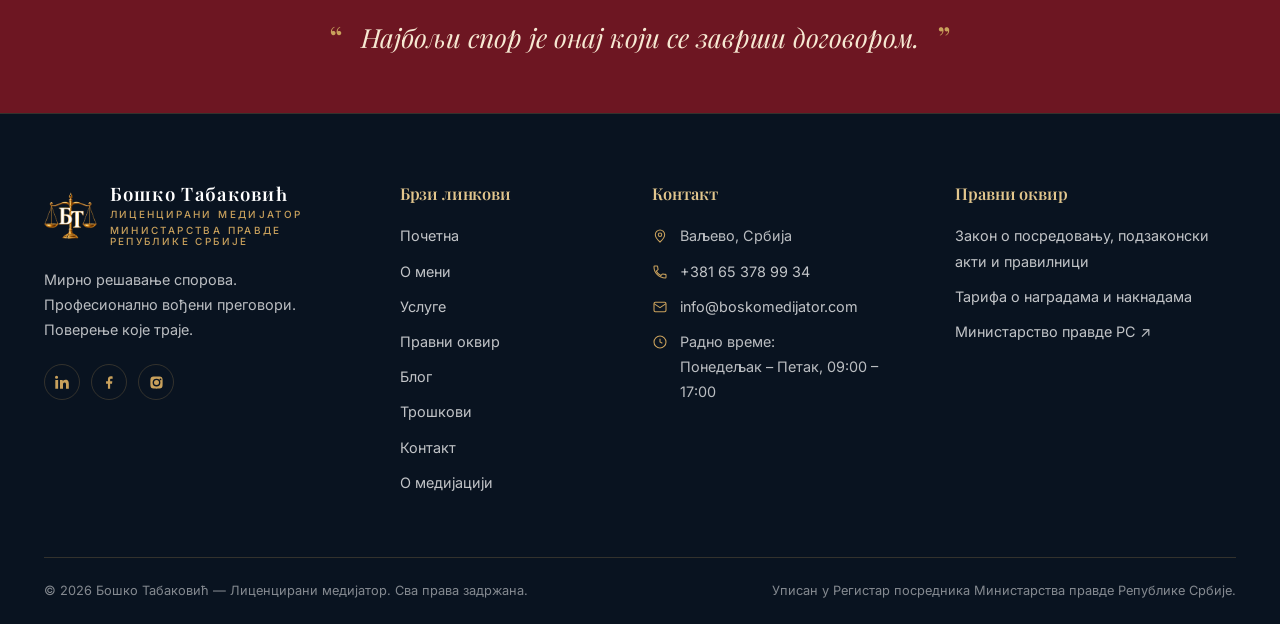
==== commit aee854d2: "fix job title" ====
--- a/index.html
+++ b/index.html
@@ -44,7 +44,8 @@
           <span class="brand-text">
             <span class="brand-name">Бошко Табаковић</span>
             <span class="brand-role">Лиценцирани медијатор</span>
-            <span class="brand-role">Министарства правде Републике Србије</span>
+            <span class="brand-role">Министарства правде</span>
+            <span class="brand-role">Републике Србије</span>
           </span>
         </a>
         <button
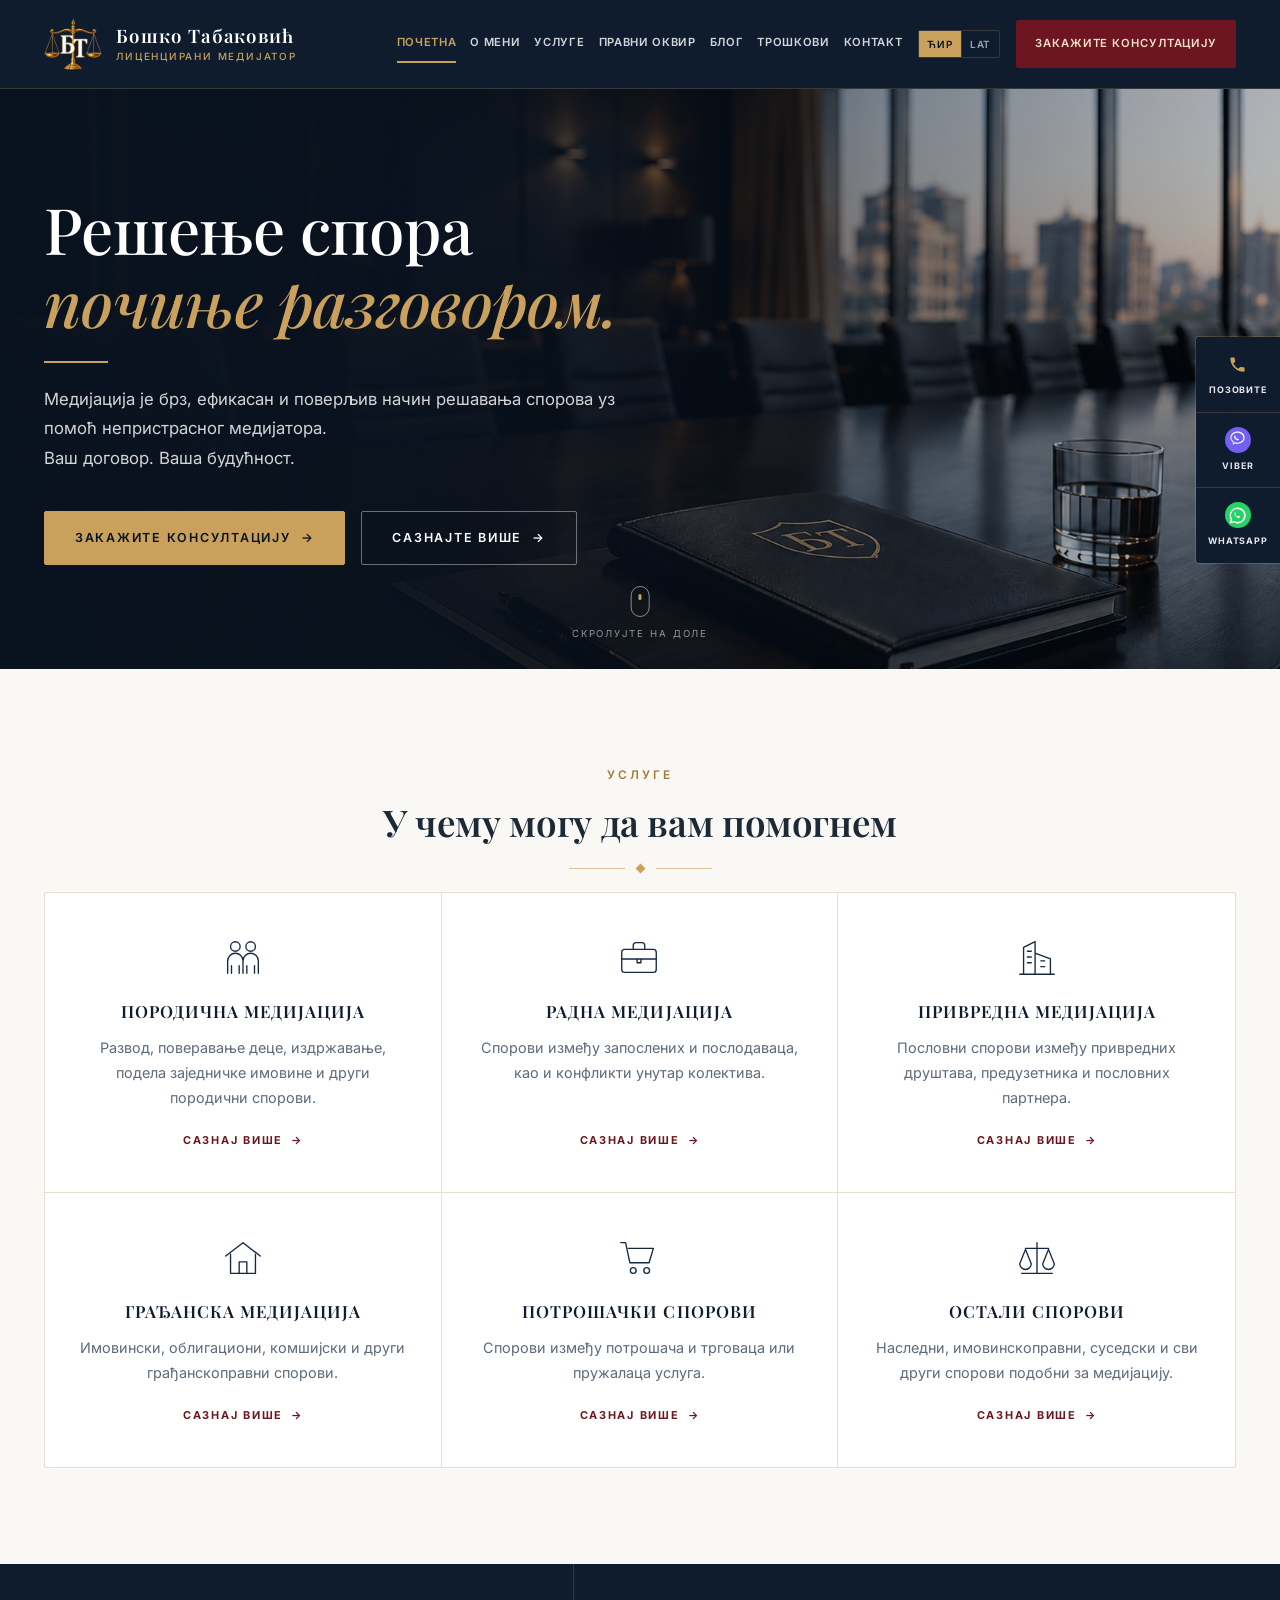
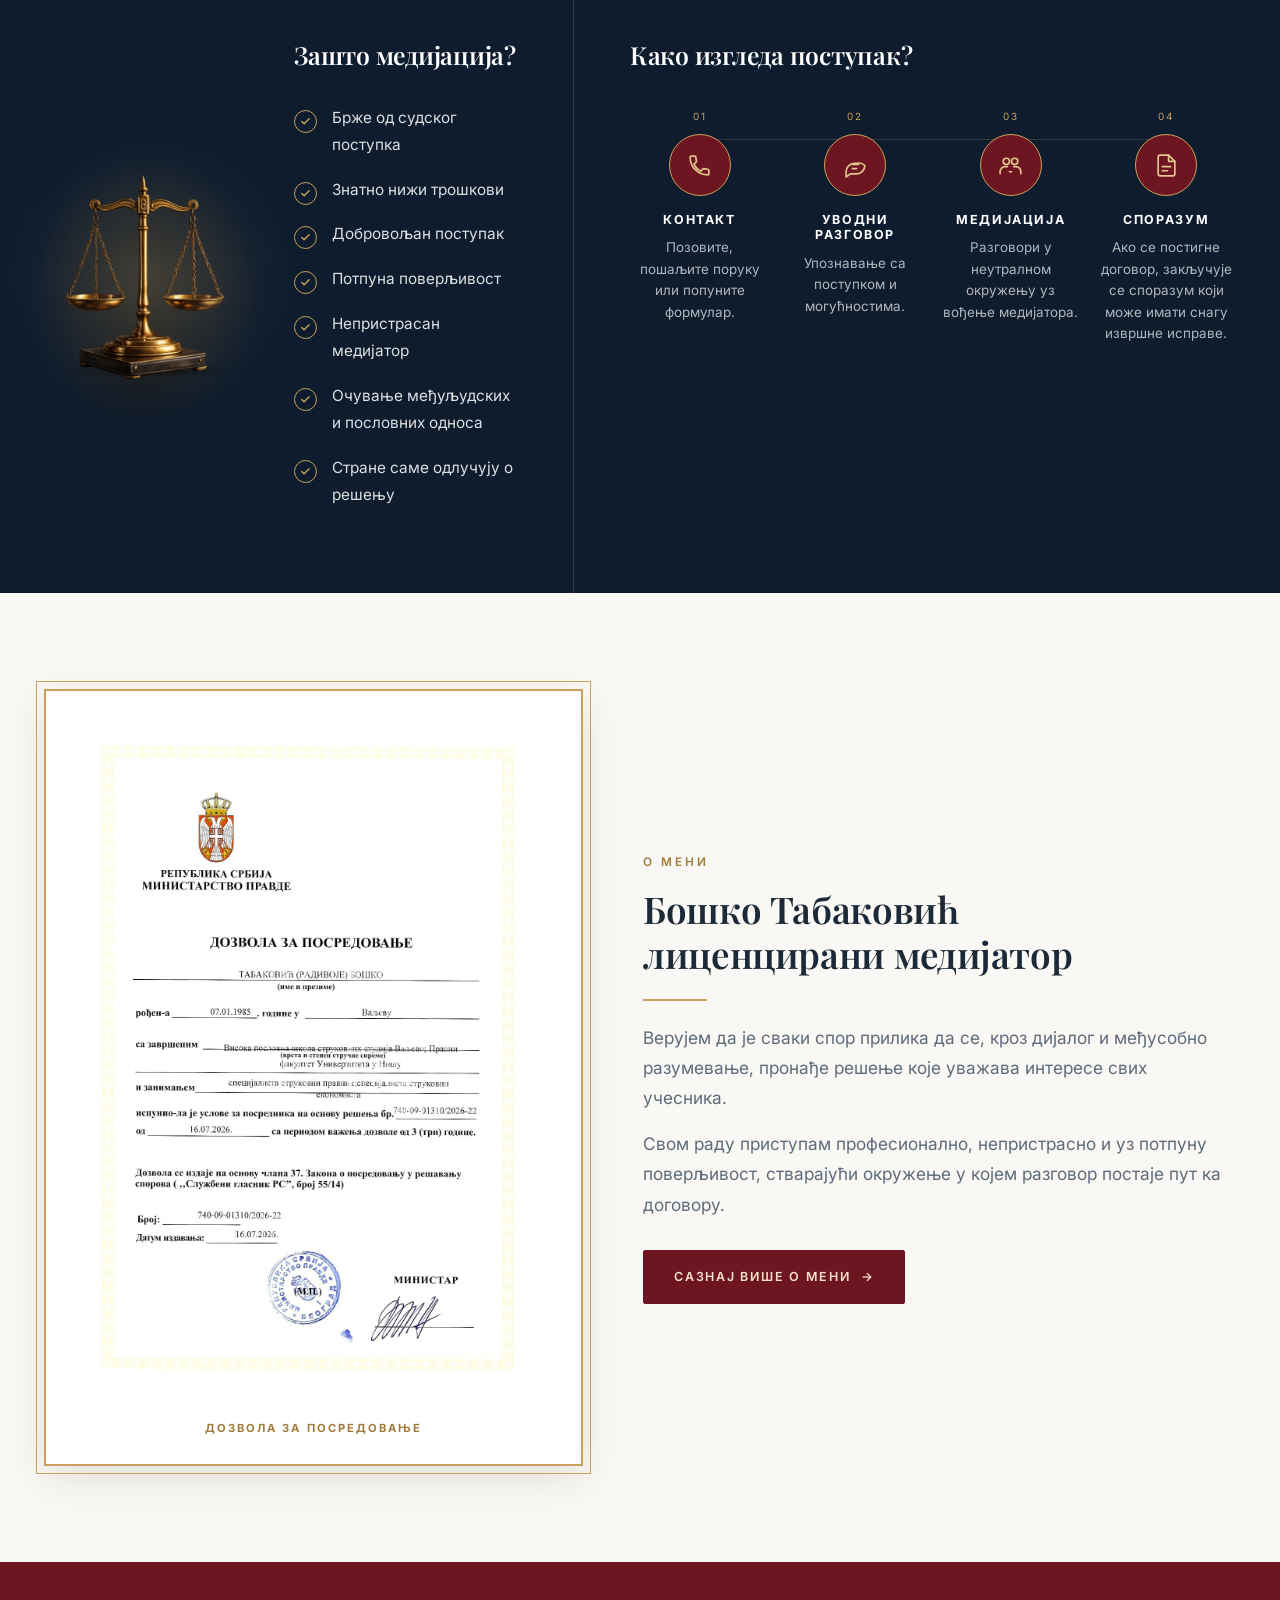
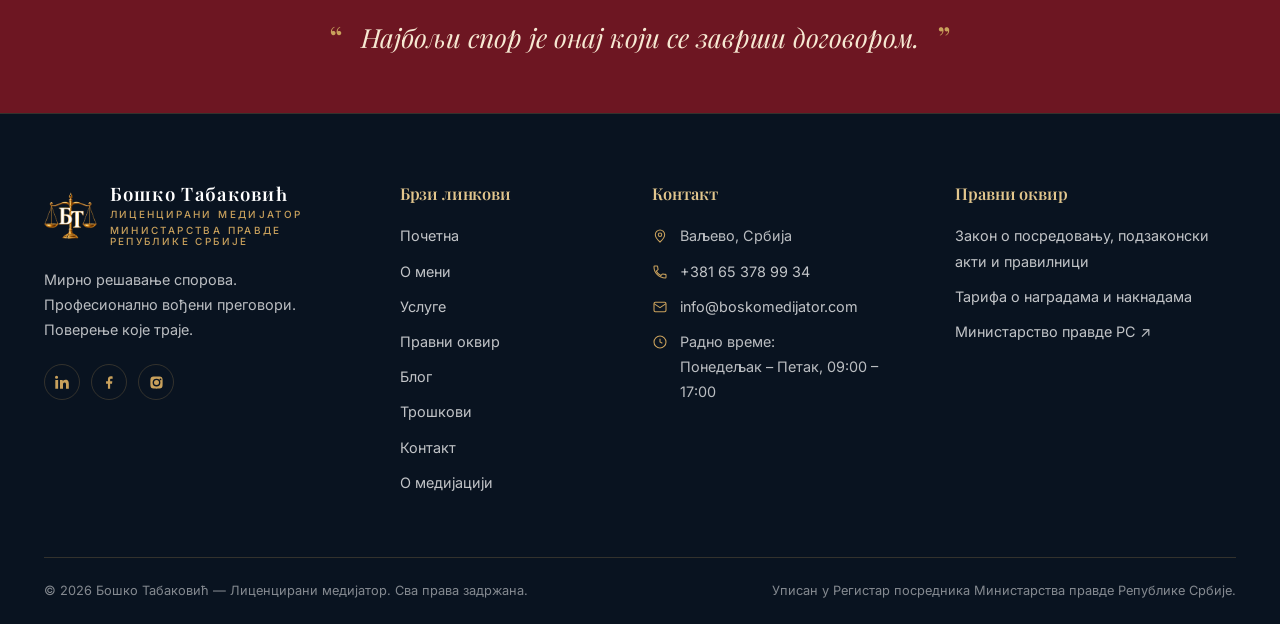
==== commit 7b5e30a7: "fix job title" ====
--- a/index.html
+++ b/index.html
@@ -44,8 +44,6 @@
           <span class="brand-text">
             <span class="brand-name">Бошко Табаковић</span>
             <span class="brand-role">Лиценцирани медијатор</span>
-            <span class="brand-role">Министарства правде</span>
-            <span class="brand-role">Републике Србије</span>
           </span>
         </a>
         <button
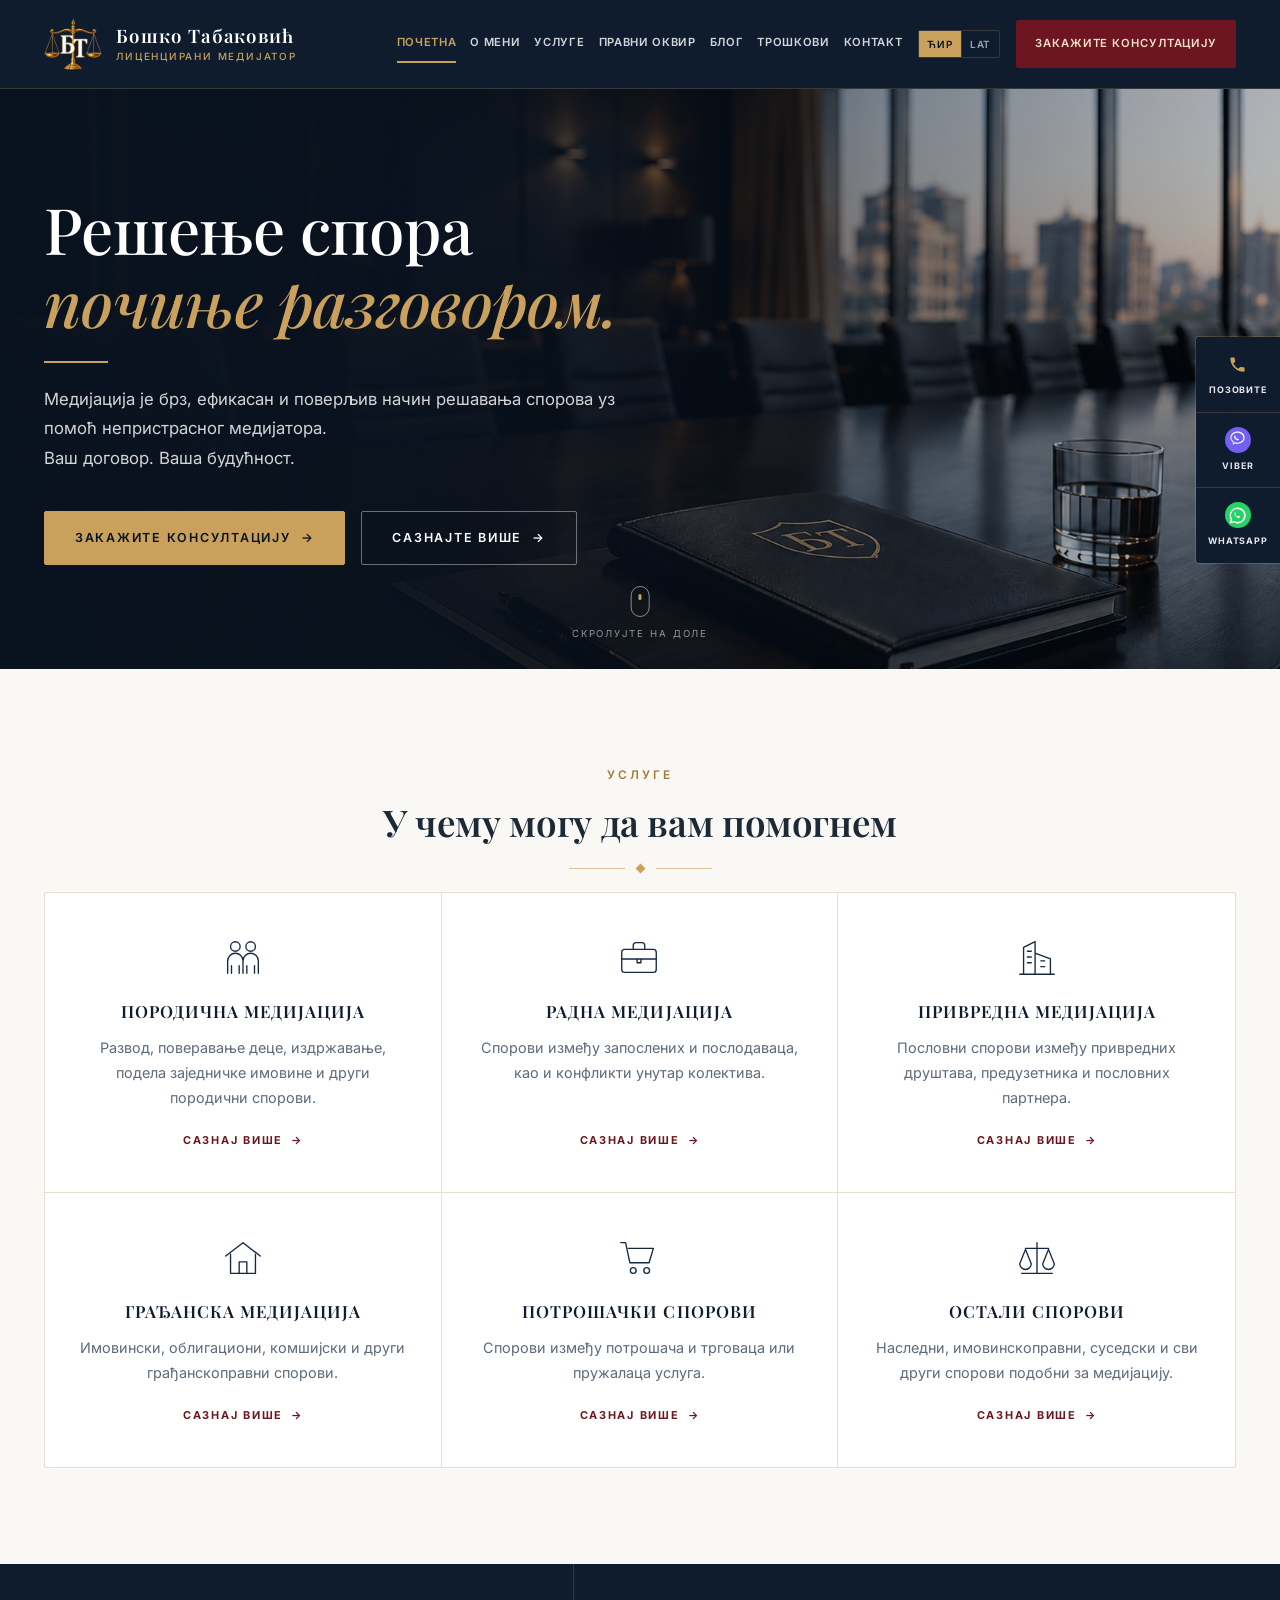
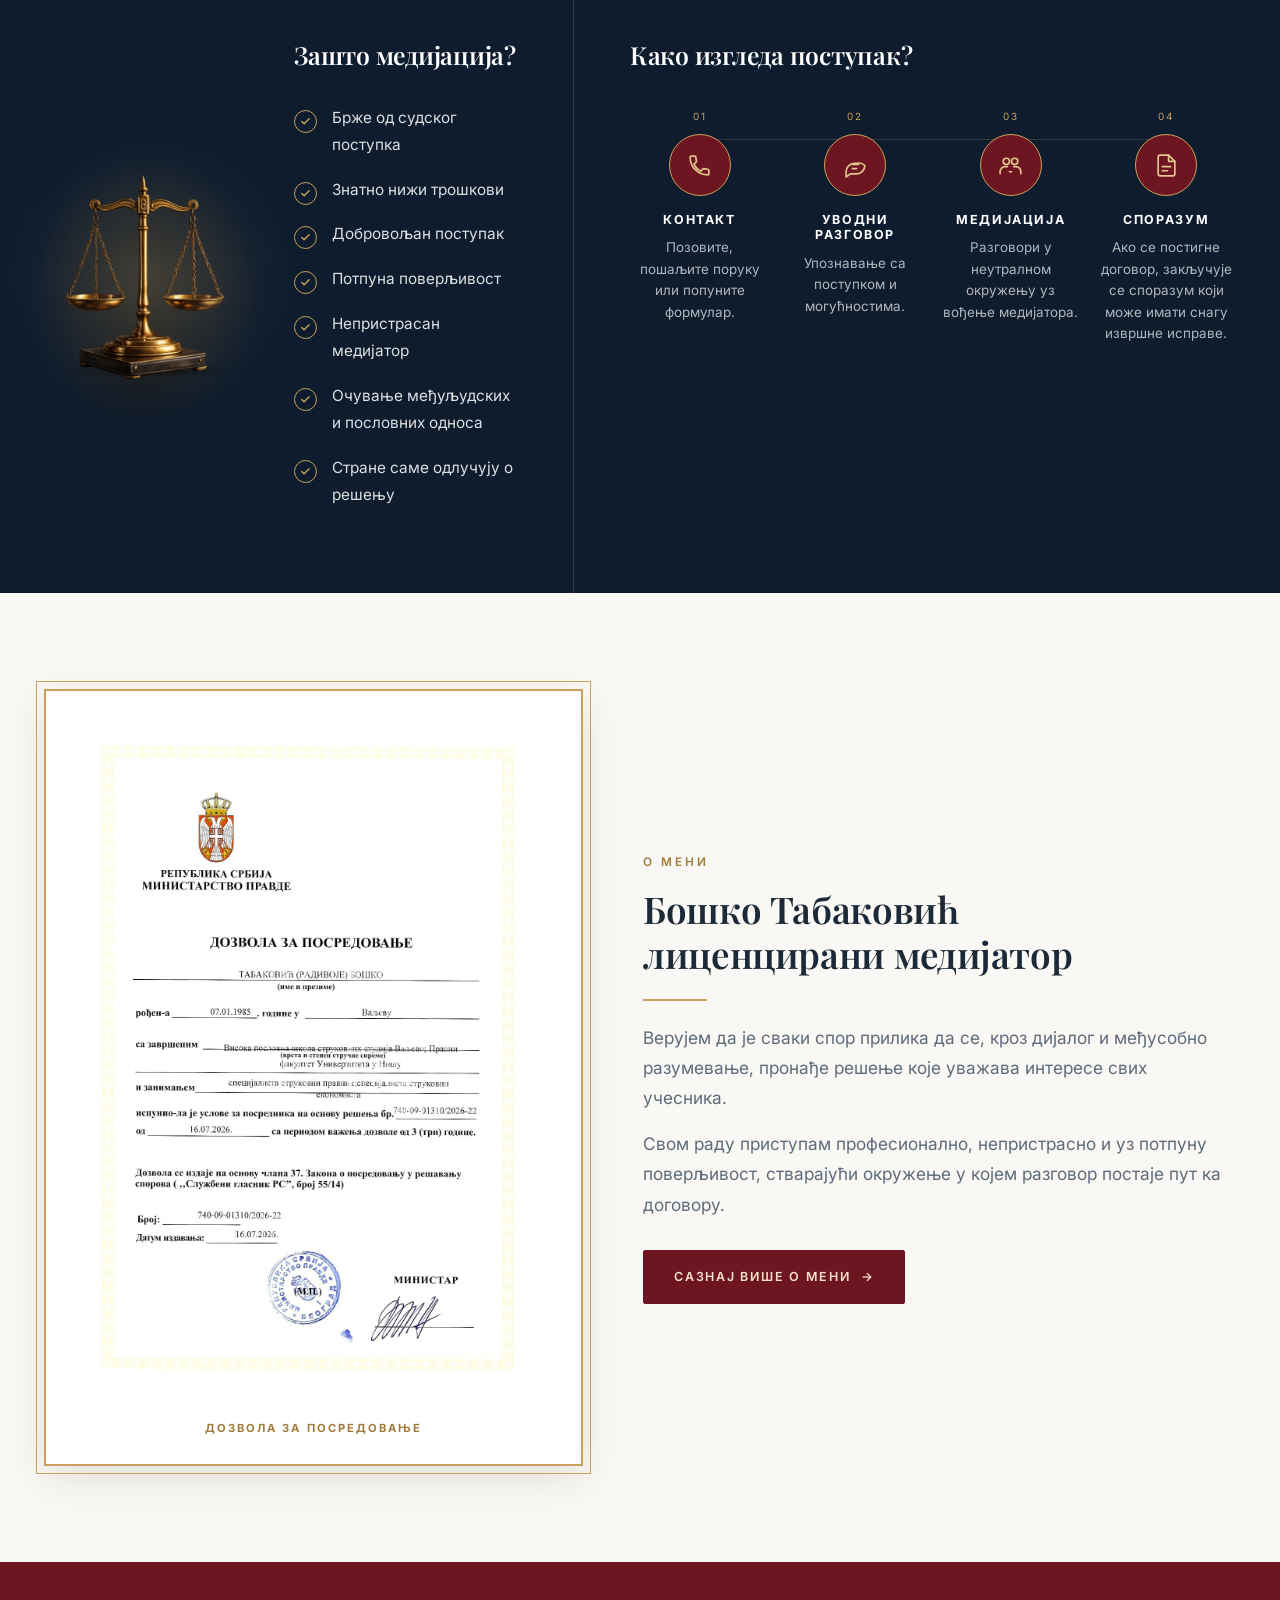
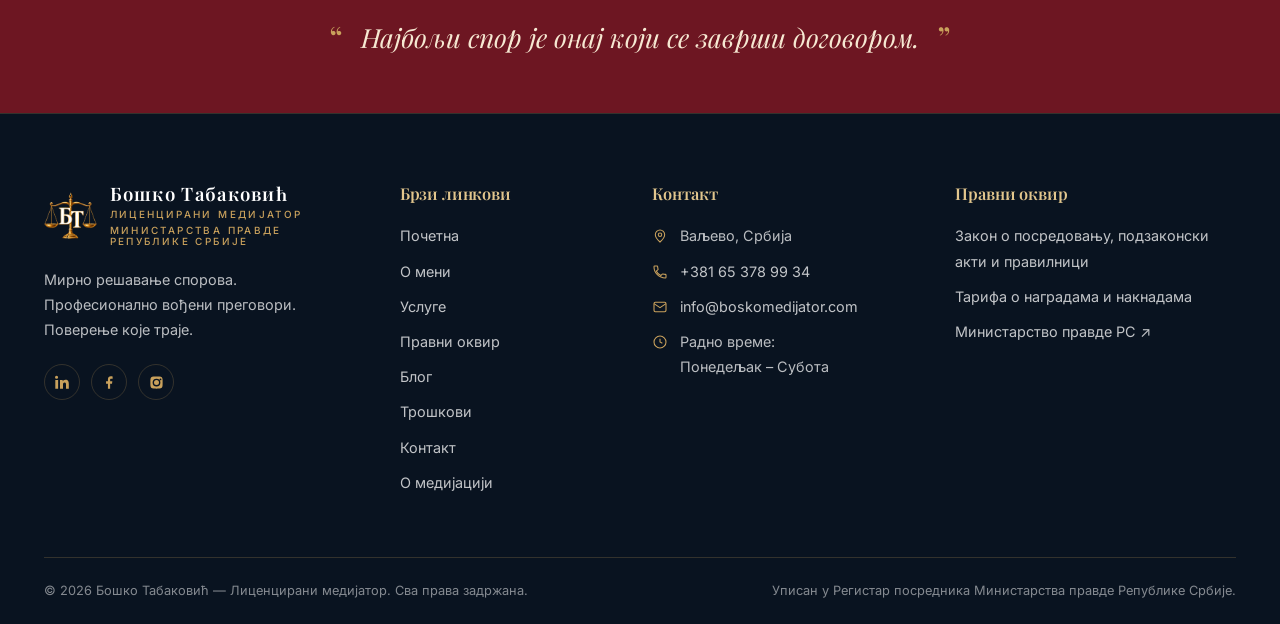
==== commit f6e76c0f: "fix working hours" ====
--- a/index.html
+++ b/index.html
@@ -706,7 +706,7 @@
                 <svg viewBox="0 0 24 24">
                   <circle cx="12" cy="12" r="9" />
                   <path d="M12 7v5l3.5 2" /></svg
-                ><span>Радно време:<br />Понедељак – Петак, 09:00 – 17:00</span>
+                ><span>Радно време:<br />Понедељак – Субота</span>
               </li>
             </ul>
           </div>
